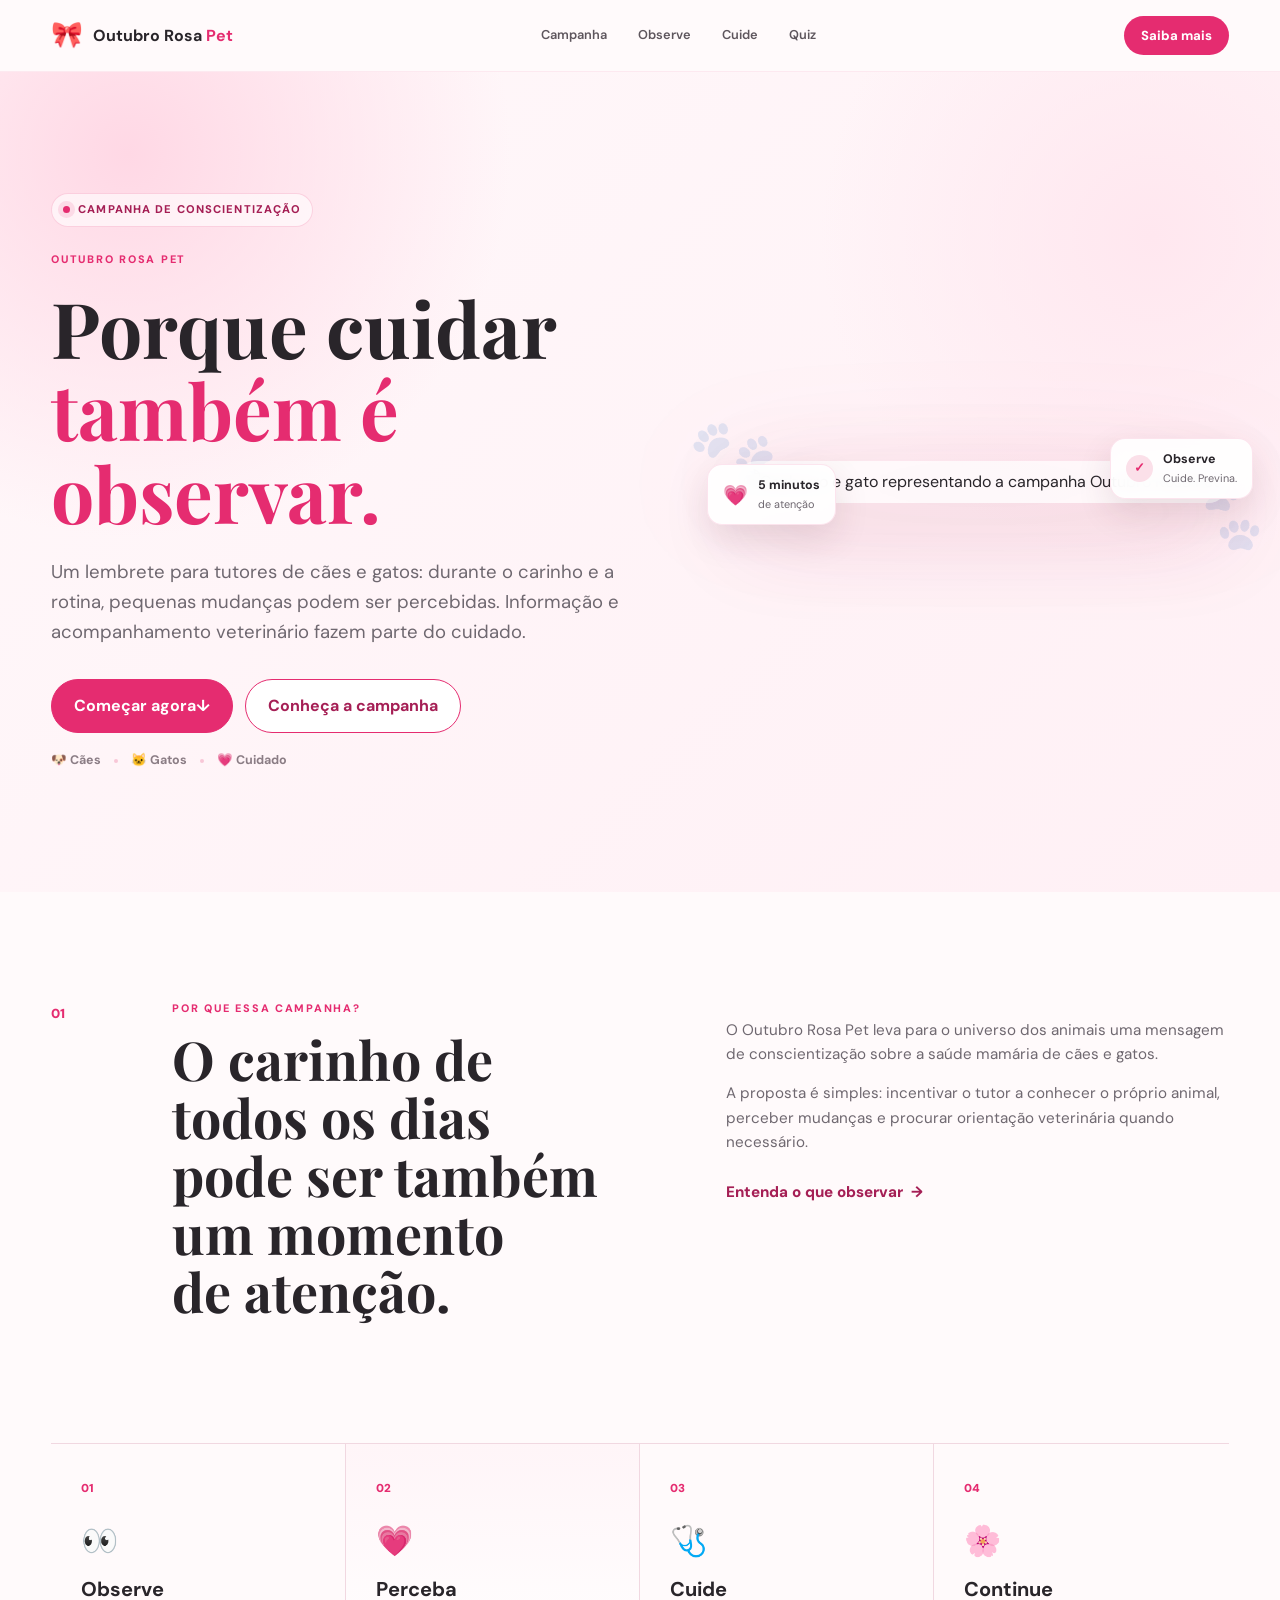
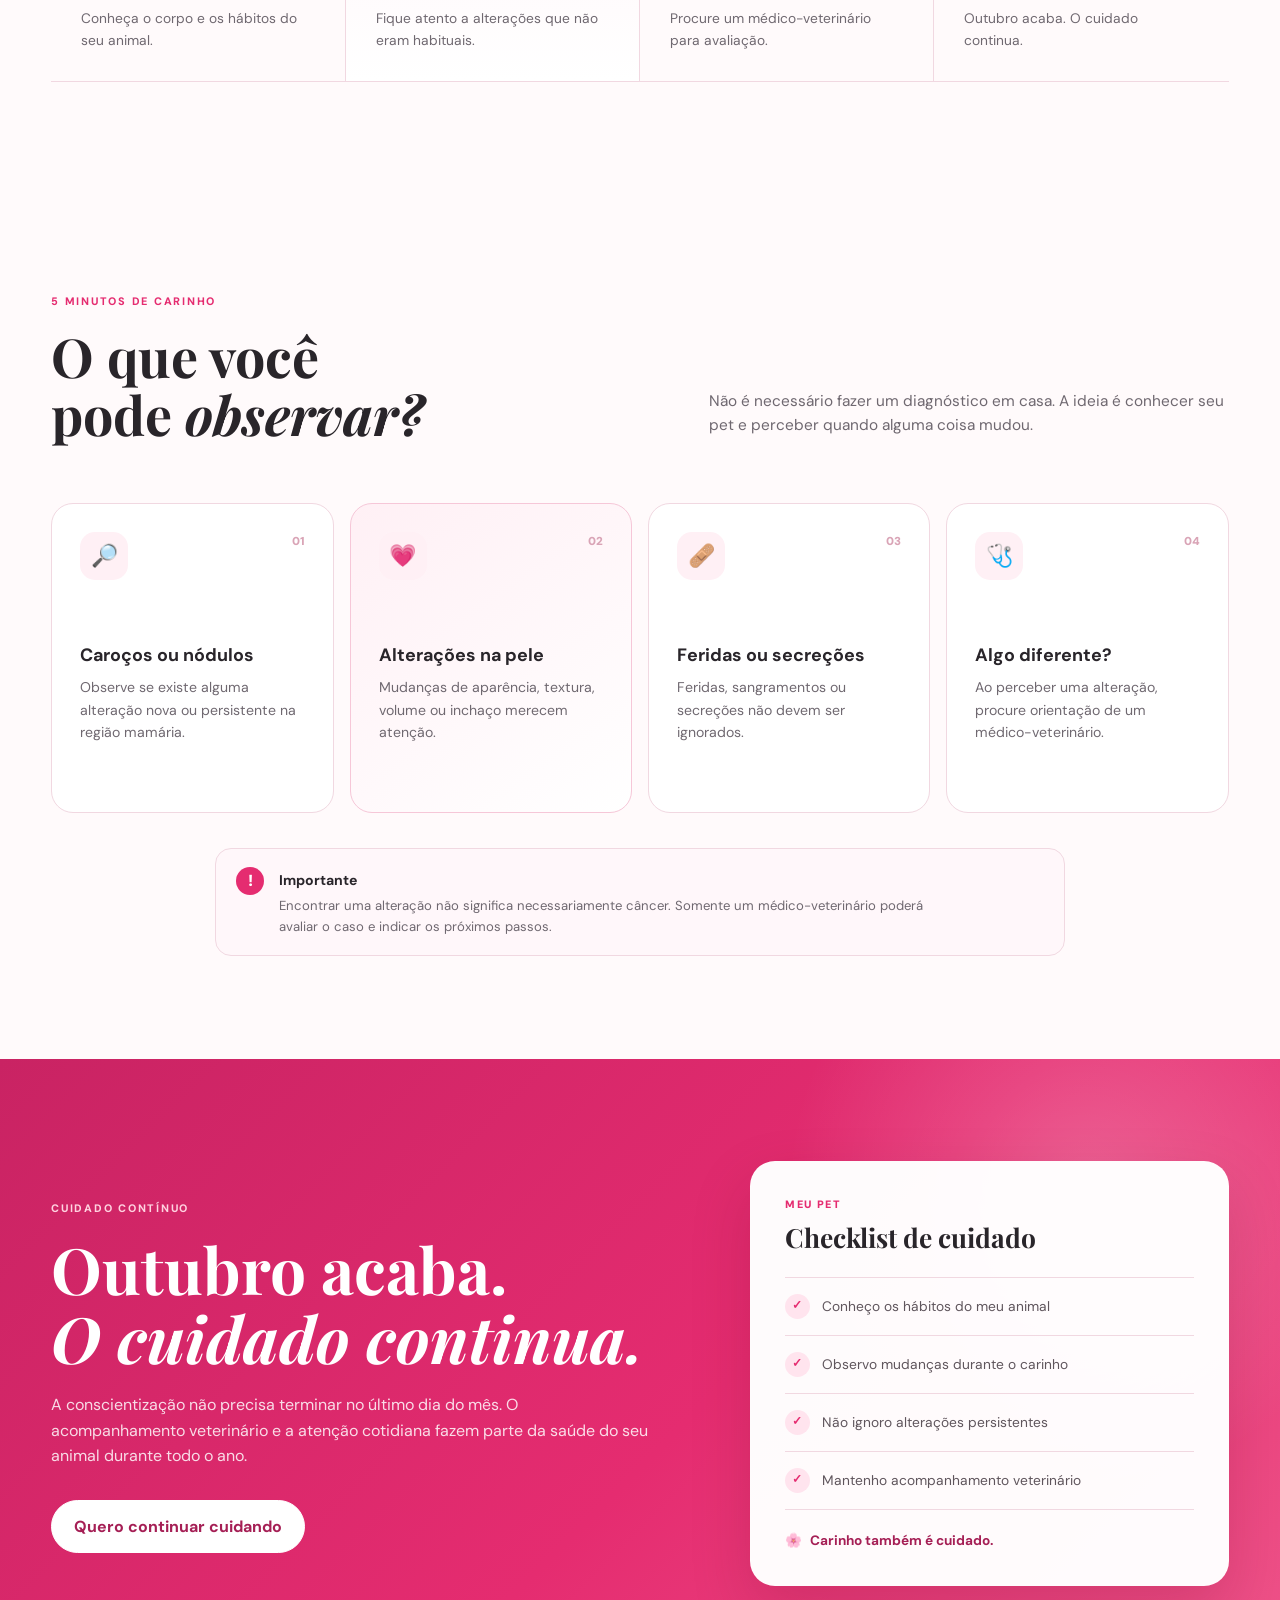
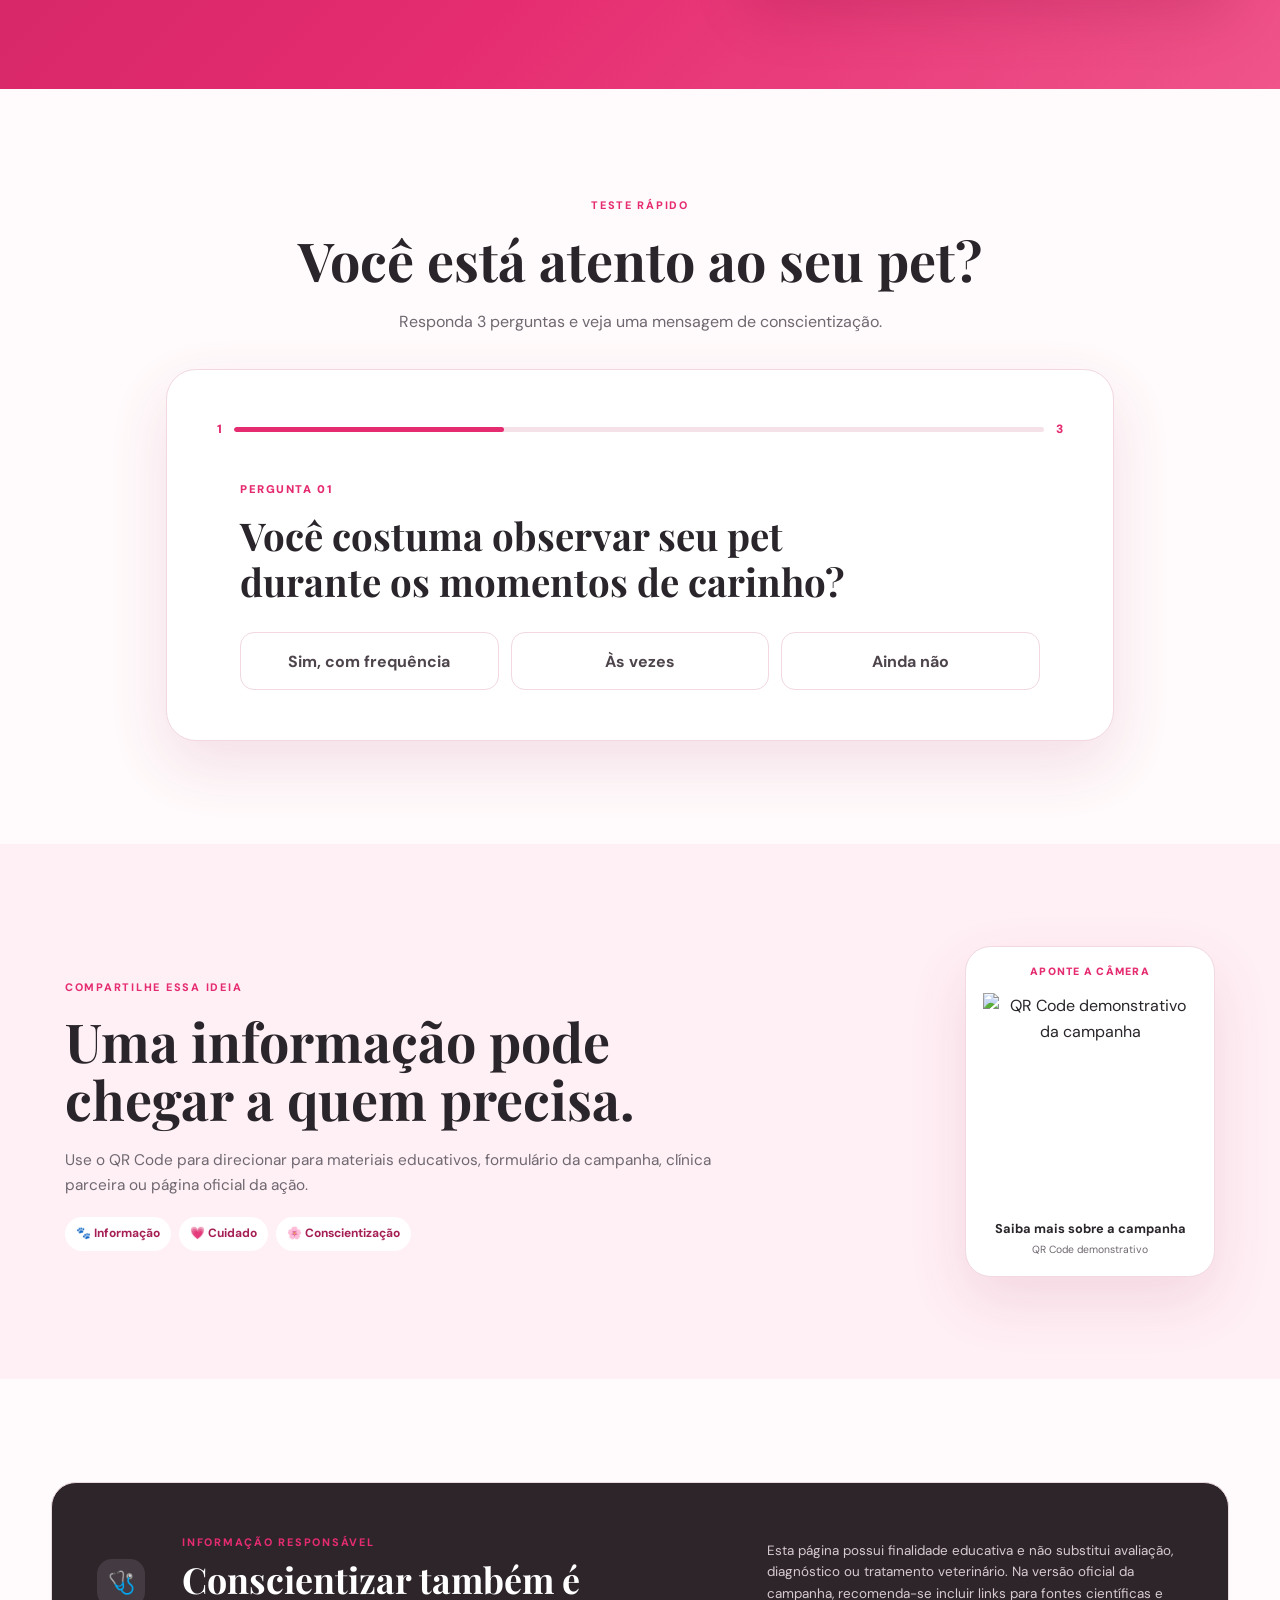
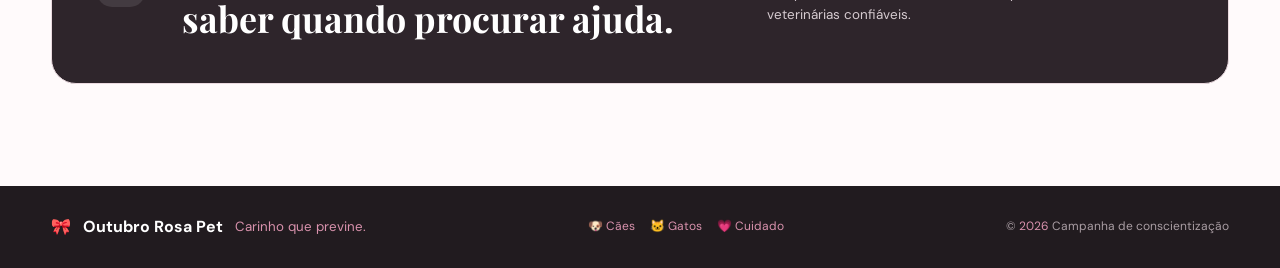
==== index.html @ 9a0569df "Add files via upload" ====
<!DOCTYPE html>
<html lang="pt-BR">
<head>
  <meta charset="UTF-8">
  <meta name="viewport" content="width=device-width, initial-scale=1.0, viewport-fit=cover">
  <meta name="theme-color" content="#e52c70">
  <meta name="description" content="Outubro Rosa Pet, uma campanha de conscientização sobre a saúde mamária de cães e gatos.">
  <meta name="robots" content="index, follow">
  <title>Outubro Rosa Pet | Carinho que previne</title>

  <link rel="preconnect" href="https://fonts.googleapis.com">
  <link rel="preconnect" href="https://fonts.gstatic.com" crossorigin>
  <link href="https://fonts.googleapis.com/css2?family=DM+Sans:wght@400;500;600;700;800&family=Playfair+Display:wght@600;700&display=swap" rel="stylesheet">

  <link rel="stylesheet" href="styles.css">
</head>

<body>

  <a class="skip-link" href="#conteudo">Pular para o conteúdo</a>

  <header class="topbar">
    <a class="brand" href="#inicio" aria-label="Outubro Rosa Pet, início">
      <span class="brand-ribbon" aria-hidden="true">🎀</span>
      <span>Outubro Rosa <strong>Pet</strong></span>
    </a>

    <nav aria-label="Navegação principal">
      <a href="#campanha">Campanha</a>
      <a href="#observe">Observe</a>
      <a href="#prevencao">Cuide</a>
      <a href="#quiz">Quiz</a>
    </nav>

    <a class="header-cta" href="#saiba-mais">Saiba mais</a>
  </header>

  <main id="conteudo">

    <!-- HERO -->
    <section class="hero" id="inicio">
      <div class="hero-copy">

        <div class="campaign-tag">
          <span class="pulse-dot"></span>
          CAMPANHA DE CONSCIENTIZAÇÃO
        </div>

        <span class="eyebrow">OUTUBRO ROSA PET</span>

        <h1>
          Porque cuidar
          <span>também é observar.</span>
        </h1>

        <p class="hero-text">
          Um lembrete para tutores de cães e gatos: durante o carinho e a rotina,
          pequenas mudanças podem ser percebidas. Informação e acompanhamento
          veterinário fazem parte do cuidado.
        </p>

        <div class="hero-actions">
          <a class="button primary" href="#observe">
            <span>Começar agora</span>
            <span aria-hidden="true">↓</span>
          </a>
          <a class="button secondary" href="#campanha">
            Conheça a campanha
          </a>
        </div>

        <div class="hero-trust">
          <span>🐶 Cães</span>
          <i></i>
          <span>🐱 Gatos</span>
          <i></i>
          <span>💗 Cuidado</span>
        </div>
      </div>

      <div class="hero-visual">
        <div class="hero-glow"></div>

        <div class="floating-card card-top">
          <span>💗</span>
          <div>
            <strong>5 minutos</strong>
            <small>de atenção</small>
          </div>
        </div>

        <div class="hero-image-frame">
          <img
            src="assets/poster-outubro-rosa-pet.png"
            alt="Cachorro e gato representando a campanha Outubro Rosa Pet"
          >
        </div>

        <div class="floating-card card-bottom">
          <span>✓</span>
          <div>
            <strong>Observe</strong>
            <small>Cuide. Previna.</small>
          </div>
        </div>

        <div class="decorative-paw paw-one" aria-hidden="true">🐾</div>
        <div class="decorative-paw paw-two" aria-hidden="true">🐾</div>
      </div>
    </section>

    <!-- INTRO -->
    <section class="campaign-intro" id="campanha">
      <div class="intro-number">01</div>

      <div class="intro-title">
        <span class="eyebrow">POR QUE ESSA CAMPANHA?</span>
        <h2>O carinho de todos os dias pode ser também um momento de atenção.</h2>
      </div>

      <div class="intro-text">
        <p>
          O Outubro Rosa Pet leva para o universo dos animais uma mensagem de
          conscientização sobre a saúde mamária de cães e gatos.
        </p>

        <p>
          A proposta é simples: incentivar o tutor a conhecer o próprio animal,
          perceber mudanças e procurar orientação veterinária quando necessário.
        </p>

        <a class="text-link" href="#observe">
          Entenda o que observar <span>→</span>
        </a>
      </div>
    </section>

    <!-- NUMBERS / PILLARS -->
    <section class="pillars" aria-label="Etapas da campanha">
      <div class="pillar">
        <span class="pillar-number">01</span>
        <span class="pillar-icon">👀</span>
        <h3>Observe</h3>
        <p>Conheça o corpo e os hábitos do seu animal.</p>
      </div>

      <div class="pillar active">
        <span class="pillar-number">02</span>
        <span class="pillar-icon">💗</span>
        <h3>Perceba</h3>
        <p>Fique atento a alterações que não eram habituais.</p>
      </div>

      <div class="pillar">
        <span class="pillar-number">03</span>
        <span class="pillar-icon">🩺</span>
        <h3>Cuide</h3>
        <p>Procure um médico-veterinário para avaliação.</p>
      </div>

      <div class="pillar">
        <span class="pillar-number">04</span>
        <span class="pillar-icon">🌸</span>
        <h3>Continue</h3>
        <p>Outubro acaba. O cuidado continua.</p>
      </div>
    </section>

    <!-- OBSERVE -->
    <section class="observe-section" id="observe">
      <div class="section-heading">
        <div>
          <span class="eyebrow">5 MINUTOS DE CARINHO</span>
          <h2>O que você pode <em>observar?</em></h2>
        </div>

        <p>
          Não é necessário fazer um diagnóstico em casa. A ideia é conhecer
          seu pet e perceber quando alguma coisa mudou.
        </p>
      </div>

      <div class="observation-grid">

        <article class="observation-card">
          <div class="observation-icon">🔎</div>
          <span class="observation-index">01</span>
          <h3>Caroços ou nódulos</h3>
          <p>
            Observe se existe alguma alteração nova ou persistente na região mamária.
          </p>
        </article>

        <article class="observation-card featured">
          <div class="observation-icon">💗</div>
          <span class="observation-index">02</span>
          <h3>Alterações na pele</h3>
          <p>
            Mudanças de aparência, textura, volume ou inchaço merecem atenção.
          </p>
        </article>

        <article class="observation-card">
          <div class="observation-icon">🩹</div>
          <span class="observation-index">03</span>
          <h3>Feridas ou secreções</h3>
          <p>
            Feridas, sangramentos ou secreções não devem ser ignorados.
          </p>
        </article>

        <article class="observation-card">
          <div class="observation-icon">🩺</div>
          <span class="observation-index">04</span>
          <h3>Algo diferente?</h3>
          <p>
            Ao perceber uma alteração, procure orientação de um médico-veterinário.
          </p>
        </article>

      </div>

      <div class="important-note">
        <span class="note-icon">!</span>
        <div>
          <strong>Importante</strong>
          <p>
            Encontrar uma alteração não significa necessariamente câncer.
            Somente um médico-veterinário poderá avaliar o caso e indicar os próximos passos.
          </p>
        </div>
      </div>
    </section>

    <!-- PREVENTION -->
    <section class="prevention-section" id="prevencao">
      <div class="prevention-content">

        <div class="prevention-copy">
          <span class="eyebrow">CUIDADO CONTÍNUO</span>
          <h2>Outubro acaba.<br><em>O cuidado continua.</em></h2>

          <p>
            A conscientização não precisa terminar no último dia do mês.
            O acompanhamento veterinário e a atenção cotidiana fazem parte
            da saúde do seu animal durante todo o ano.
          </p>

          <a class="button light" href="#saiba-mais">
            Quero continuar cuidando
          </a>
        </div>

        <div class="checklist-card">
          <div class="checklist-header">
            <span>MEU PET</span>
            <strong>Checklist de cuidado</strong>
          </div>

          <div class="check-item">
            <span>✓</span>
            <p>Conheço os hábitos do meu animal</p>
          </div>

          <div class="check-item">
            <span>✓</span>
            <p>Observo mudanças durante o carinho</p>
          </div>

          <div class="check-item">
            <span>✓</span>
            <p>Não ignoro alterações persistentes</p>
          </div>

          <div class="check-item">
            <span>✓</span>
            <p>Mantenho acompanhamento veterinário</p>
          </div>

          <div class="check-footer">
            <span>🌸</span>
            <strong>Carinho também é cuidado.</strong>
          </div>
        </div>

      </div>
    </section>

    <!-- QUIZ -->
    <section class="quiz-section" id="quiz">
      <div class="quiz-header">
        <span class="eyebrow">TESTE RÁPIDO</span>
        <h2>Você está atento ao seu pet?</h2>
        <p>Responda 3 perguntas e veja uma mensagem de conscientização.</p>
      </div>

      <div class="quiz-box" id="quizBox">

        <div class="quiz-progress">
          <span id="questionNumber">1</span>
          <div class="progress-track">
            <div class="progress-bar" id="progressBar"></div>
          </div>
          <span>3</span>
        </div>

        <div class="quiz-question" id="quizQuestion">
          <span class="question-label">PERGUNTA 01</span>
          <h3>Você costuma observar seu pet durante os momentos de carinho?</h3>

          <div class="quiz-options">
            <button type="button" data-answer="yes">Sim, com frequência</button>
            <button type="button" data-answer="sometimes">Às vezes</button>
            <button type="button" data-answer="no">Ainda não</button>
          </div>
        </div>

        <div class="quiz-result" id="quizResult" hidden>
          <div class="result-icon">🌸</div>
          <span class="eyebrow">MENSAGEM PARA VOCÊ</span>
          <h3>O cuidado começa na atenção.</h3>
          <p>
            Continue observando seu animal e mantenha o acompanhamento com
            um médico-veterinário. Pequenas atitudes fazem parte de uma rotina de cuidado.
          </p>
          <button type="button" class="button primary" id="restartQuiz">
            Refazer o quiz
          </button>
        </div>

      </div>
    </section>

    <!-- QR / CTA -->
    <section class="final-cta" id="saiba-mais">
      <div class="cta-content">
        <div class="cta-copy">
          <span class="eyebrow">COMPARTILHE ESSA IDEIA</span>
          <h2>Uma informação pode chegar a quem precisa.</h2>
          <p>
            Use o QR Code para direcionar para materiais educativos, formulário
            da campanha, clínica parceira ou página oficial da ação.
          </p>

          <div class="cta-tags">
            <span>🐾 Informação</span>
            <span>💗 Cuidado</span>
            <span>🌸 Conscientização</span>
          </div>
        </div>

        <div class="qr-card">
          <div class="qr-label">APONTE A CÂMERA</div>
          <img src="assets/qrcode-demo.svg" alt="QR Code demonstrativo da campanha">
          <strong>Saiba mais sobre a campanha</strong>
          <small>QR Code demonstrativo</small>
        </div>
      </div>
    </section>

    <!-- SOURCES -->
    <section class="responsibility">
      <div class="responsibility-icon">🩺</div>

      <div>
        <span class="eyebrow">INFORMAÇÃO RESPONSÁVEL</span>
        <h2>Conscientizar também é saber quando procurar ajuda.</h2>
      </div>

      <p>
        Esta página possui finalidade educativa e não substitui avaliação,
        diagnóstico ou tratamento veterinário. Na versão oficial da campanha,
        recomenda-se incluir links para fontes científicas e veterinárias confiáveis.
      </p>
    </section>

  </main>

  <footer>
    <div class="footer-brand">
      <span>🎀</span>
      <strong>Outubro Rosa Pet</strong>
      <small>Carinho que previne.</small>
    </div>

    <div class="footer-center">
      <span>🐶 Cães</span>
      <span>🐱 Gatos</span>
      <span>💗 Cuidado</span>
    </div>

    <p>© <span id="year"></span> Campanha de conscientização</p>
  </footer>

  <script>
    // Ano automático
    document.getElementById("year").textContent = new Date().getFullYear();

    // Quiz
    const questions = [
      {
        title: "Você costuma observar seu pet durante os momentos de carinho?",
        label: "PERGUNTA 01"
      },
      {
        title: "Se você perceber uma alteração persistente, o que faria?",
        label: "PERGUNTA 02"
      },
      {
        title: "O acompanhamento veterinário faz parte da rotina do seu pet?",
        label: "PERGUNTA 03"
      }
    ];

    let currentQuestion = 0;

    const questionNumber = document.getElementById("questionNumber");
    const progressBar = document.getElementById("progressBar");
    const quizQuestion = document.getElementById("quizQuestion");
    const quizResult = document.getElementById("quizResult");
    const restartQuiz = document.getElementById("restartQuiz");

    function renderQuestion() {
      const question = questions[currentQuestion];

      questionNumber.textContent = currentQuestion + 1;
      progressBar.style.width = ((currentQuestion + 1) / questions.length * 100) + "%";

      quizQuestion.innerHTML = `
        <span class="question-label">${question.label}</span>
        <h3>${question.title}</h3>
        <div class="quiz-options">
          <button type="button">Sim</button>
          <button type="button">Às vezes</button>
          <button type="button">Ainda não</button>
        </div>
      `;

      quizQuestion.querySelectorAll("button").forEach(button => {
        button.addEventListener("click", nextQuestion);
      });
    }

    function nextQuestion() {
      currentQuestion++;

      if (currentQuestion >= questions.length) {
        quizQuestion.hidden = true;
        quizResult.hidden = false;
        progressBar.style.width = "100%";
        questionNumber.textContent = "✓";
        return;
      }

      renderQuestion();
    }

    restartQuiz.addEventListener("click", () => {
      currentQuestion = 0;
      quizQuestion.hidden = false;
      quizResult.hidden = true;
      renderQuestion();
    });

    // Intersection observer para entradas suaves
    const observer = new IntersectionObserver((entries) => {
      entries.forEach(entry => {
        if (entry.isIntersecting) {
          entry.target.classList.add("is-visible");
        }
      });
    }, { threshold: 0.1 });

    document.querySelectorAll(
      ".pillar, .observation-card, .important-note, .checklist-card, .quiz-box, .responsibility"
    ).forEach(element => observer.observe(element));
  </script>

</body>
</html>
---- styles.css ----
/* =========================================================
   OUTUBRO ROSA PET
   Responsive design: mobile, tablet, desktop, ultrawide and TV
   ========================================================= */

*,
*::before,
*::after {
  box-sizing: border-box;
}

:root {
  --pink: #e52c70;
  --pink-dark: #a51f55;
  --pink-soft: #fff0f5;
  --rose: #f8c7d7;
  --ink: #29252a;
  --muted: #6f6870;
  --white: #fff;
  --line: #f1d8e1;
  --shadow: 0 24px 60px rgba(165, 31, 85, .12);

  /* Fluid spacing and sizing */
  --page-pad: clamp(18px, 4vw, 96px);
  --section-pad: clamp(64px, 8vw, 140px);
  --content-max: 1440px;
  --reading-max: 760px;
}

html {
  scroll-behavior: smooth;
  scroll-padding-top: 80px;
  font-size: 16px;
}

body {
  margin: 0;
  min-width: 280px;
  color: var(--ink);
  background: #fffafb;
  font-family: "DM Sans", Arial, sans-serif;
  line-height: 1.6;
  overflow-x: hidden;
  text-rendering: optimizeLegibility;
}

img,
svg,
video {
  display: block;
  max-width: 100%;
  height: auto;
}

button,
a {
  -webkit-tap-highlight-color: transparent;
}

a {
  color: inherit;
  text-decoration: none;
}

p {
  max-width: 75ch;
}

h1,
h2,
h3 {
  text-wrap: balance;
}

h1,
h2 {
  font-family: "Playfair Display", Georgia, serif;
  line-height: 1.08;
}

h1 {
  font-size: clamp(2.8rem, 6vw, 6.8rem);
  margin: 15px 0 24px;
}

h2 {
  font-size: clamp(2.15rem, 4.2vw, 4.4rem);
  margin: 14px 0 20px;
}

h3 {
  line-height: 1.2;
}

.eyebrow {
  display: inline-block;
  color: var(--pink);
  font-size: clamp(.68rem, .75vw, .82rem);
  letter-spacing: .16em;
  font-weight: 800;
}

/* Header */

.topbar {
  position: sticky;
  top: 0;
  z-index: 100;
  display: flex;
  align-items: center;
  justify-content: space-between;
  gap: 24px;
  min-height: 72px;
  padding: 12px var(--page-pad);
  background: rgba(255, 250, 251, .92);
  backdrop-filter: blur(14px);
  -webkit-backdrop-filter: blur(14px);
  border-bottom: 1px solid rgba(229, 44, 112, .08);
}

.brand {
  display: inline-flex;
  align-items: center;
  gap: 10px;
  flex: 0 0 auto;
  font-weight: 700;
  white-space: nowrap;
}

.brand-ribbon {
  font-size: clamp(22px, 2vw, 30px);
}

.brand strong {
  color: var(--pink);
}

nav {
  display: flex;
  align-items: center;
  justify-content: flex-end;
  gap: clamp(14px, 2.4vw, 34px);
  font-size: clamp(.78rem, 1vw, 1rem);
  font-weight: 600;
  color: #5e565d;
}

nav a {
  padding: 8px 0;
}

nav a:hover,
nav a:focus-visible {
  color: var(--pink);
}

/* Hero */

.hero {
  width: 100%;
  min-height: min(820px, calc(100svh - 72px));
  display: grid;
  grid-template-columns: minmax(0, 1.05fr) minmax(320px, .85fr);
  gap: clamp(32px, 6vw, 110px);
  align-items: center;
  padding: clamp(55px, 7vw, 110px) var(--page-pad);
  overflow: hidden;
  background:
    radial-gradient(circle at 10% 10%, #ffd8e5 0, transparent 28%),
    radial-gradient(circle at 90% 20%, #ffe7ef 0, transparent 25%),
    linear-gradient(135deg, #fff8fa, #fff0f5);
}

.hero-copy {
  width: min(100%, 760px);
  justify-self: center;
}

.hero-text {
  max-width: 680px;
  font-size: clamp(1rem, 1.45vw, 1.35rem);
  color: var(--muted);
}

.hero-actions {
  display: flex;
  gap: 12px;
  flex-wrap: wrap;
  margin: 32px 0 18px;
}

.button {
  min-height: 48px;
  display: inline-flex;
  align-items: center;
  justify-content: center;
  padding: 13px 22px;
  border-radius: 999px;
  font-weight: 700;
  border: 1px solid var(--pink);
  transition: transform .2s ease, box-shadow .2s ease;
}

.button.primary {
  background: var(--pink);
  color: white;
}

.button.primary:hover,
.button.primary:focus-visible {
  transform: translateY(-2px);
  box-shadow: 0 10px 24px rgba(229, 44, 112, .25);
}

.button.secondary {
  color: var(--pink-dark);
  background: white;
}

.microcopy {
  font-size: clamp(.75rem, .9vw, .9rem);
  color: #8a7d84;
}

.hero-art {
  position: relative;
  width: min(100%, 600px);
  justify-self: center;
}

.hero-art img {
  width: 100%;
  max-height: min(72vh, 760px);
  object-fit: cover;
  object-position: center;
  border-radius: clamp(18px, 2.5vw, 34px);
  box-shadow: var(--shadow);
}

.ribbon {
  position: absolute;
  z-index: 2;
  left: clamp(-22px, -2vw, -8px);
  top: clamp(-35px, -3vw, -12px);
  font-size: clamp(54px, 7vw, 92px);
  filter: drop-shadow(0 8px 14px rgba(229, 44, 112, .18));
  pointer-events: none;
}

/* Three pillars */

.stats {
  width: min(calc(100% - 2 * var(--page-pad)), 1200px);
  margin: clamp(-35px, -3vw, -18px) auto 0;
  position: relative;
  z-index: 3;
  display: grid;
  grid-template-columns: repeat(3, 1fr);
  background: white;
  border-radius: clamp(18px, 2vw, 28px);
  box-shadow: var(--shadow);
  padding: clamp(18px, 2.5vw, 35px);
}

.stats > div {
  padding: 12px clamp(16px, 2.5vw, 32px);
  border-right: 1px solid var(--line);
}

.stats > div:last-child {
  border-right: 0;
}

.stats strong {
  color: var(--pink);
  font-size: .82rem;
}

.stats span {
  display: block;
  font-weight: 800;
  font-size: clamp(1.1rem, 1.7vw, 1.45rem);
  margin: 3px 0;
}

.stats p {
  margin: 0;
  color: var(--muted);
  font-size: clamp(.78rem, 1vw, .94rem);
}

/* Generic sections */

.section {
  width: min(100%, var(--content-max));
  margin: 0 auto;
  padding: var(--section-pad) var(--page-pad);
}

.intro {
  display: grid;
  grid-template-columns: minmax(0, 1fr) minmax(0, 1fr);
  gap: clamp(40px, 7vw, 110px);
}

.text-column {
  padding-top: 15px;
  color: var(--muted);
  font-size: clamp(.98rem, 1.25vw, 1.15rem);
}

.observe {
  padding-top: clamp(30px, 5vw, 80px);
}

.section-heading {
  text-align: center;
  max-width: 780px;
  margin: 0 auto clamp(32px, 5vw, 60px);
}

.section-heading p {
  margin-left: auto;
  margin-right: auto;
  color: var(--muted);
  font-size: clamp(.95rem, 1.2vw, 1.1rem);
}

/* Cards */

.cards {
  display: grid;
  grid-template-columns: repeat(4, minmax(0, 1fr));
  gap: clamp(14px, 1.6vw, 24px);
}

.card {
  min-width: 0;
  background: white;
  padding: clamp(22px, 2.2vw, 34px);
  border: 1px solid var(--line);
  border-radius: clamp(17px, 2vw, 25px);
  transition: transform .2s ease, box-shadow .2s ease;
}

.card:hover {
  transform: translateY(-5px);
  box-shadow: var(--shadow);
}

.card-number {
  color: var(--pink);
  font-weight: 800;
  font-size: .82rem;
}

.card h3 {
  font-size: clamp(1.05rem, 1.5vw, 1.35rem);
  margin: 28px 0 10px;
}

.card p {
  color: var(--muted);
  font-size: clamp(.84rem, 1vw, .96rem);
  margin: 0;
}

/* Prevention */

.prevention {
  width: 100%;
  max-width: none;
  background: var(--pink-soft);
}

.prevention-box {
  width: min(100%, var(--content-max));
  margin: auto;
  padding: 0 var(--page-pad);
  display: grid;
  grid-template-columns: minmax(0, 1.1fr) minmax(280px, .9fr);
  gap: clamp(35px, 7vw, 90px);
  align-items: center;
}

.prevention-box p {
  color: var(--muted);
  max-width: 650px;
  font-size: clamp(.98rem, 1.25vw, 1.15rem);
}

.checklist {
  background: white;
  border-radius: clamp(18px, 2vw, 28px);
  padding: clamp(18px, 2.5vw, 30px);
  box-shadow: 0 16px 45px rgba(165, 31, 85, .08);
}

.checklist div {
  padding: clamp(12px, 1.3vw, 17px) 0;
  border-bottom: 1px solid var(--line);
  font-weight: 600;
  font-size: clamp(.9rem, 1.1vw, 1rem);
}

.checklist div:last-child {
  border-bottom: 0;
}

/* QR section */

.qr-section {
  width: min(100%, 1150px);
  margin: 0 auto;
  padding: var(--section-pad) var(--page-pad);
  display: grid;
  grid-template-columns: minmax(0, 1fr) minmax(220px, 300px);
  gap: clamp(35px, 7vw, 90px);
  align-items: center;
}

.qr-copy p {
  color: var(--muted);
  max-width: 650px;
  font-size: clamp(.95rem, 1.2vw, 1.08rem);
}

.qr-card {
  width: min(100%, 300px);
  justify-self: center;
  background: white;
  border: 1px solid var(--line);
  border-radius: clamp(18px, 2vw, 28px);
  padding: clamp(14px, 1.5vw, 20px);
  text-align: center;
  box-shadow: var(--shadow);
}

.qr-card img {
  width: 100%;
  aspect-ratio: 1;
  object-fit: contain;
  margin-bottom: 12px;
}

.qr-card span {
  color: var(--muted);
  font-size: .75rem;
  font-weight: 700;
}

/* Sources */

.sources {
  width: min(calc(100% - 2 * var(--page-pad)), 1200px);
  margin: 0 auto var(--section-pad);
  padding: clamp(28px, 4vw, 52px);
  border-radius: clamp(22px, 3vw, 34px);
  background: #2e252b;
  color: white;
  display: grid;
  grid-template-columns: minmax(0, 1fr) minmax(0, 1fr);
  gap: clamp(35px, 6vw, 80px);
}

.sources .eyebrow {
  color: #ff9ec0;
}

.sources h2 {
  margin-bottom: 0;
}

.source-list {
  color: #d8cdd2;
}

.source-list strong {
  color: white;
}

/* Footer */

footer {
  padding: 28px var(--page-pad);
  background: #211b1f;
  color: #ddd;
  display: flex;
  justify-content: space-between;
  gap: 20px;
  align-items: center;
}

footer div {
  display: flex;
  gap: 12px;
  align-items: center;
  flex-wrap: wrap;
}

footer strong {
  color: white;
}

footer span {
  color: #d992ad;
}

footer p {
  margin: 0;
  font-size: .75rem;
  color: #a99da3;
}

/* =========================================================
   Breakpoints
   ========================================================= */

/* Large desktop / 4K TV */
@media (min-width: 1800px) {
  :root {
    --content-max: 1600px;
  }

  .topbar {
    min-height: 92px;
  }

  .hero {
    min-height: 900px;
  }

  .hero-text {
    max-width: 800px;
  }

  .card p,
  .stats p,
  .source-list {
    max-width: 70ch;
  }
}

/* 2-column cards for medium screens */
@media (max-width: 1050px) {
  .hero {
    grid-template-columns: minmax(0, 1fr) minmax(280px, .8fr);
  }

  .cards {
    grid-template-columns: repeat(2, minmax(0, 1fr));
  }
}

/* Tablet and smaller laptops */
@media (max-width: 850px) {
  .topbar {
    padding: 12px var(--page-pad);
  }

  nav {
    display: none;
  }

  .hero {
    min-height: auto;
    grid-template-columns: 1fr;
    padding-top: 58px;
    padding-bottom: 78px;
  }

  .hero-art {
    max-width: 620px;
  }

  .stats {
    grid-template-columns: 1fr;
    margin-top: -22px;
  }

  .stats > div {
    border-right: 0;
    border-bottom: 1px solid var(--line);
  }

  .stats > div:last-child {
    border-bottom: 0;
  }

  .intro,
  .prevention-box,
  .qr-section,
  .sources {
    grid-template-columns: 1fr;
  }

  .qr-card {
    justify-self: start;
  }
}

/* Phones */
@media (max-width: 560px) {
  :root {
    --page-pad: 18px;
  }

  .topbar {
    min-height: 62px;
  }

  .brand {
    font-size: .92rem;
  }

  .hero {
    padding-top: 42px;
  }

  .hero-actions {
    flex-direction: column;
    align-items: stretch;
  }

  .button {
    width: 100%;
  }

  .hero-art {
    width: 100%;
  }

  .hero-art img {
    border-radius: 20px;
  }

  .ribbon {
    left: -5px;
    top: -28px;
    font-size: 58px;
  }

  .cards {
    grid-template-columns: 1fr;
  }

  .section {
    padding-left: var(--page-pad);
    padding-right: var(--page-pad);
  }

  .qr-section {
    padding-left: var(--page-pad);
    padding-right: var(--page-pad);
  }

  .qr-card {
    width: min(75vw, 260px);
    justify-self: center;
  }

  .sources {
    width: calc(100% - 2 * var(--page-pad));
    margin-left: auto;
    margin-right: auto;
  }

  footer {
    align-items: flex-start;
    flex-direction: column;
  }
}

/* Very small phones */
@media (max-width: 360px) {
  h1 {
    font-size: 2.45rem;
  }

  h2 {
    font-size: 2rem;
  }

  .brand {
    font-size: .82rem;
  }

  .brand-ribbon {
    font-size: 20px;
  }

  .hero-text {
    font-size: .95rem;
  }
}

/* Landscape phones / short displays */
@media (orientation: landscape) and (max-height: 600px) {
  .hero {
    min-height: auto;
    padding-top: 35px;
    padding-bottom: 50px;
  }

  .hero-art img {
    max-height: 70vh;
    object-fit: contain;
  }

  .section {
    padding-top: 60px;
    padding-bottom: 60px;
  }
}

/* Touch devices: remove hover-only movement */
@media (hover: none) {
  .button.primary:hover,
  .card:hover {
    transform: none;
    box-shadow: none;
  }
}

/* Accessibility and motion preferences */
@media (prefers-reduced-motion: reduce) {
  html {
    scroll-behavior: auto;
  }

  *,
  *::before,
  *::after {
    animation-duration: .01ms !important;
    animation-iteration-count: 1 !important;
    transition-duration: .01ms !important;
    scroll-behavior: auto !important;
  }
}

/* Print */
@media print {
  .topbar,
  .hero-actions,
  footer {
    display: none;
  }

  body {
    background: white;
  }

  .hero,
  .section,
  .qr-section {
    padding: 25px;
  }
}


/* =========================================================
   Landing page premium additions
   ========================================================= */

.skip-link {
  position: fixed;
  left: 12px;
  top: -100px;
  z-index: 999;
  padding: 10px 15px;
  border-radius: 10px;
  background: #2e252b;
  color: #fff;
}

.skip-link:focus {
  top: 12px;
}

.header-cta {
  flex: 0 0 auto;
  padding: 9px 17px;
  border-radius: 999px;
  background: var(--pink);
  color: #fff;
  font-size: .82rem;
  font-weight: 800;
}

.campaign-tag {
  width: fit-content;
  display: flex;
  align-items: center;
  gap: 8px;
  margin-bottom: 18px;
  padding: 7px 11px;
  border: 1px solid rgba(229,44,112,.18);
  border-radius: 999px;
  background: rgba(255,255,255,.6);
  color: var(--pink-dark);
  font-size: .7rem;
  font-weight: 800;
  letter-spacing: .1em;
}

.pulse-dot {
  width: 7px;
  height: 7px;
  border-radius: 50%;
  background: var(--pink);
  box-shadow: 0 0 0 5px rgba(229,44,112,.12);
}

.hero h1 span {
  display: block;
  color: var(--pink);
}

.hero-visual {
  position: relative;
  width: min(100%, 620px);
  justify-self: center;
}

.hero-glow {
  position: absolute;
  inset: 8% -10% 0;
  border-radius: 50%;
  background: rgba(229,44,112,.10);
  filter: blur(55px);
}

.hero-image-frame {
  position: relative;
  z-index: 1;
  padding: 8px;
  border-radius: clamp(24px, 3vw, 38px);
  background: rgba(255,255,255,.65);
  box-shadow: 0 30px 90px rgba(165,31,85,.18);
}

.hero-image-frame img {
  border-radius: clamp(18px, 2.5vw, 30px);
}

.floating-card {
  position: absolute;
  z-index: 3;
  display: flex;
  align-items: center;
  gap: 10px;
  padding: 11px 15px;
  border: 1px solid rgba(229,44,112,.12);
  border-radius: 15px;
  background: rgba(255,255,255,.92);
  box-shadow: 0 14px 35px rgba(80,30,50,.12);
  backdrop-filter: blur(10px);
}

.floating-card > span {
  font-size: 20px;
}

.floating-card strong,
.floating-card small {
  display: block;
}

.floating-card strong {
  font-size: .78rem;
}

.floating-card small {
  color: var(--muted);
  font-size: .68rem;
}

.card-top {
  top: 7%;
  left: -6%;
}

.card-bottom {
  right: -5%;
  bottom: 8%;
}

.card-bottom > span {
  width: 27px;
  height: 27px;
  display: grid;
  place-items: center;
  border-radius: 50%;
  background: #fbe0e9;
  color: var(--pink);
  font-size: 13px;
  font-weight: 900;
}

.decorative-paw {
  position: absolute;
  z-index: 0;
  color: rgba(229,44,112,.12);
  font-size: clamp(35px, 5vw, 70px);
}

.paw-one {
  left: -9%;
  bottom: 10%;
  transform: rotate(-25deg);
}

.paw-two {
  right: -8%;
  top: 4%;
  transform: rotate(18deg);
}

.hero-trust {
  display: flex;
  align-items: center;
  gap: 13px;
  color: #8b7d85;
  font-size: .78rem;
  font-weight: 700;
}

.hero-trust i {
  width: 4px;
  height: 4px;
  border-radius: 50%;
  background: var(--rose);
}

.campaign-intro {
  width: min(100%, var(--content-max));
  margin: 0 auto;
  padding: var(--section-pad) var(--page-pad);
  display: grid;
  grid-template-columns: 70px minmax(0, 1fr) minmax(0, 1fr);
  gap: clamp(25px, 4vw, 65px);
  align-items: start;
}

.intro-number {
  color: var(--pink);
  font-size: .82rem;
  font-weight: 900;
  padding-top: 9px;
}

.intro-title h2 {
  margin-top: 10px;
}

.intro-text {
  padding-top: 8px;
  color: var(--muted);
  font-size: clamp(.95rem, 1.15vw, 1.08rem);
}

.text-link {
  display: inline-flex;
  align-items: center;
  gap: 8px;
  margin-top: 10px;
  color: var(--pink-dark);
  font-weight: 800;
}

.text-link span {
  transition: transform .2s ease;
}

.text-link:hover span {
  transform: translateX(4px);
}

.pillars {
  width: min(100% - 2 * var(--page-pad), 1400px);
  margin: 0 auto var(--section-pad);
  display: grid;
  grid-template-columns: repeat(4, minmax(0,1fr));
  border-top: 1px solid var(--line);
  border-bottom: 1px solid var(--line);
}

.pillar {
  position: relative;
  min-height: 230px;
  padding: 30px;
  border-right: 1px solid var(--line);
  opacity: 0;
  transform: translateY(15px);
  transition: opacity .6s ease, transform .6s ease;
}

.pillar:last-child {
  border-right: 0;
}

.pillar.is-visible,
.observation-card.is-visible,
.important-note.is-visible,
.checklist-card.is-visible,
.quiz-box.is-visible,
.responsibility.is-visible {
  opacity: 1;
  transform: translateY(0);
}

.pillar.active {
  background: linear-gradient(180deg, #fff5f8, #fff);
}

.pillar-number {
  color: var(--pink);
  font-size: .72rem;
  font-weight: 900;
}

.pillar-icon {
  display: block;
  margin: 18px 0 12px;
  font-size: 30px;
}

.pillar h3 {
  margin: 0 0 6px;
  font-size: 1.25rem;
}

.pillar p {
  margin: 0;
  color: var(--muted);
  font-size: .86rem;
}

.observe-section {
  width: min(100%, 1440px);
  margin: 0 auto;
  padding: var(--section-pad) var(--page-pad);
}

.section-heading {
  display: grid;
  grid-template-columns: 1fr 1fr;
  gap: 50px;
  text-align: left;
  max-width: none;
  align-items: end;
}

.section-heading h2 {
  margin-bottom: 0;
}

.section-heading p {
  margin: 0 0 5px;
  max-width: 520px;
  justify-self: end;
}

.observation-grid {
  display: grid;
  grid-template-columns: repeat(4, minmax(0,1fr));
  gap: 16px;
}

.observation-card {
  position: relative;
  min-height: 310px;
  padding: 28px;
  border: 1px solid var(--line);
  border-radius: 22px;
  background: #fff;
  overflow: hidden;
  opacity: 0;
  transform: translateY(15px);
  transition: opacity .6s ease, transform .6s ease, box-shadow .2s ease;
}

.observation-card:hover {
  box-shadow: var(--shadow);
}

.observation-card.featured {
  background: linear-gradient(145deg, #fff0f5, #fff);
  border-color: #f6c7d8;
}

.observation-icon {
  width: 48px;
  height: 48px;
  display: grid;
  place-items: center;
  border-radius: 15px;
  background: #fff0f5;
  font-size: 22px;
}

.observation-index {
  position: absolute;
  top: 29px;
  right: 28px;
  color: #d9a4b6;
  font-size: .72rem;
  font-weight: 900;
}

.observation-card h3 {
  margin: 65px 0 10px;
  font-size: clamp(1.05rem, 1.4vw, 1.3rem);
}

.observation-card p {
  margin: 0;
  color: var(--muted);
  font-size: .88rem;
}

.important-note {
  display: flex;
  gap: 15px;
  align-items: flex-start;
  max-width: 850px;
  margin: 35px auto 0;
  padding: 18px 20px;
  border: 1px solid #f1d8e1;
  border-radius: 16px;
  background: #fff7fa;
  opacity: 0;
  transform: translateY(15px);
  transition: opacity .6s ease, transform .6s ease;
}

.note-icon {
  flex: 0 0 auto;
  width: 28px;
  height: 28px;
  display: grid;
  place-items: center;
  border-radius: 50%;
  background: var(--pink);
  color: white;
  font-weight: 900;
}

.important-note strong {
  font-size: .88rem;
}

.important-note p {
  margin: 3px 0 0;
  color: var(--muted);
  font-size: .82rem;
}

.prevention-section {
  width: 100%;
  padding: var(--section-pad) var(--page-pad);
  background:
    radial-gradient(circle at 85% 20%, rgba(255,255,255,.22), transparent 25%),
    linear-gradient(135deg, #c92363, #e52c70 55%, #ef548a);
  color: #fff;
}

.prevention-content {
  width: min(100%, 1250px);
  margin: auto;
  display: grid;
  grid-template-columns: minmax(0, 1fr) minmax(300px, .8fr);
  gap: clamp(40px, 8vw, 100px);
  align-items: center;
}

.prevention-copy .eyebrow {
  color: #ffd2e0;
}

.prevention-copy h2 {
  font-size: clamp(2.7rem, 5vw, 5.4rem);
}

.prevention-copy h2 em {
  color: #fff;
}

.prevention-copy p {
  max-width: 650px;
  color: rgba(255,255,255,.84);
  font-size: clamp(.98rem, 1.25vw, 1.12rem);
}

.button.light {
  margin-top: 15px;
  background: #fff;
  border-color: #fff;
  color: var(--pink-dark);
}

.checklist-card {
  padding: clamp(22px, 3vw, 35px);
  border-radius: 25px;
  background: rgba(255,255,255,.98);
  color: var(--ink);
  box-shadow: 0 25px 60px rgba(100,0,35,.18);
  opacity: 0;
  transform: translateY(15px);
  transition: opacity .6s ease, transform .6s ease;
}

.checklist-header {
  padding-bottom: 18px;
  border-bottom: 1px solid var(--line);
}

.checklist-header span {
  display: block;
  color: var(--pink);
  font-size: .67rem;
  letter-spacing: .16em;
  font-weight: 900;
}

.checklist-header strong {
  display: block;
  margin-top: 3px;
  font-family: "Playfair Display", Georgia, serif;
  font-size: 1.65rem;
}

.check-item {
  display: flex;
  align-items: center;
  gap: 12px;
  padding: 16px 0;
  border-bottom: 1px solid var(--line);
}

.check-item span {
  width: 25px;
  height: 25px;
  display: grid;
  place-items: center;
  border-radius: 50%;
  background: #ffe4ee;
  color: var(--pink);
  font-size: .75rem;
  font-weight: 900;
}

.check-item p {
  margin: 0;
  color: #5f555c;
  font-size: .86rem;
}

.check-footer {
  display: flex;
  align-items: center;
  gap: 8px;
  margin-top: 20px;
  color: var(--pink-dark);
  font-size: .85rem;
}

.quiz-section {
  width: min(100%, 1050px);
  margin: 0 auto;
  padding: var(--section-pad) var(--page-pad);
}

.quiz-header {
  text-align: center;
  max-width: 700px;
  margin: 0 auto 35px;
}

.quiz-header p {
  margin-left: auto;
  margin-right: auto;
  color: var(--muted);
}

.quiz-box {
  padding: clamp(22px, 4vw, 50px);
  border-radius: 30px;
  background: #fff;
  border: 1px solid var(--line);
  box-shadow: var(--shadow);
  opacity: 0;
  transform: translateY(15px);
  transition: opacity .6s ease, transform .6s ease;
}

.quiz-progress {
  display: flex;
  align-items: center;
  gap: 12px;
  margin-bottom: 35px;
  color: var(--pink);
  font-size: .75rem;
  font-weight: 900;
}

.progress-track {
  flex: 1;
  height: 5px;
  border-radius: 99px;
  background: #f5e2e9;
  overflow: hidden;
}

.progress-bar {
  width: 33.333%;
  height: 100%;
  border-radius: inherit;
  background: var(--pink);
  transition: width .3s ease;
}

.quiz-question {
  max-width: 800px;
  margin: auto;
}

.question-label {
  color: var(--pink);
  font-size: .7rem;
  font-weight: 900;
  letter-spacing: .14em;
}

.quiz-question h3 {
  max-width: 720px;
  margin: 12px 0 28px;
  font-family: "Playfair Display", Georgia, serif;
  font-size: clamp(1.65rem, 3vw, 2.8rem);
}

.quiz-options {
  display: grid;
  grid-template-columns: repeat(3, 1fr);
  gap: 12px;
}

.quiz-options button {
  min-height: 58px;
  padding: 12px 15px;
  border: 1px solid var(--line);
  border-radius: 14px;
  background: #fff;
  color: #4d454b;
  font: inherit;
  font-weight: 700;
  cursor: pointer;
  transition: .2s ease;
}

.quiz-options button:hover,
.quiz-options button:focus-visible {
  border-color: var(--pink);
  background: #fff3f7;
  color: var(--pink-dark);
}

.quiz-result {
  text-align: center;
  max-width: 650px;
  margin: auto;
}

.result-icon {
  font-size: 48px;
  margin-bottom: 8px;
}

.quiz-result h3 {
  margin: 10px 0;
  font-family: "Playfair Display", Georgia, serif;
  font-size: clamp(1.8rem, 3vw, 2.7rem);
}

.quiz-result p {
  margin-left: auto;
  margin-right: auto;
  color: var(--muted);
}

.final-cta {
  width: 100%;
  padding: var(--section-pad) var(--page-pad);
  background: #fff0f5;
}

.cta-content {
  width: min(100%, 1150px);
  margin: auto;
  display: grid;
  grid-template-columns: minmax(0, 1fr) 250px;
  gap: clamp(40px, 8vw, 100px);
  align-items: center;
}

.cta-copy h2 {
  max-width: 800px;
}

.cta-copy p {
  max-width: 700px;
  color: var(--muted);
  font-size: clamp(.95rem, 1.2vw, 1.08rem);
}

.cta-tags {
  display: flex;
  flex-wrap: wrap;
  gap: 8px;
  margin-top: 20px;
}

.cta-tags span {
  padding: 7px 11px;
  border-radius: 999px;
  background: #fff;
  color: var(--pink-dark);
  font-size: .75rem;
  font-weight: 700;
}

.qr-card {
  padding: 17px;
}

.qr-label {
  margin-bottom: 12px;
  color: var(--pink);
  font-size: .66rem;
  letter-spacing: .12em;
  font-weight: 900;
}

.qr-card strong,
.qr-card small {
  display: block;
}

.qr-card strong {
  font-size: .8rem;
}

.qr-card small {
  margin-top: 3px;
  color: var(--muted);
  font-size: .65rem;
}

.responsibility {
  width: min(calc(100% - 2 * var(--page-pad)), 1200px);
  margin: var(--section-pad) auto;
  padding: clamp(25px, 4vw, 45px);
  display: grid;
  grid-template-columns: 55px minmax(0, 1fr) minmax(250px, .75fr);
  gap: 30px;
  align-items: center;
  border: 1px solid #ead9df;
  border-radius: 25px;
  background: #2e252b;
  color: #fff;
  opacity: 0;
  transform: translateY(15px);
  transition: opacity .6s ease, transform .6s ease;
}

.responsibility-icon {
  width: 48px;
  height: 48px;
  display: grid;
  place-items: center;
  border-radius: 15px;
  background: rgba(255,255,255,.1);
  font-size: 22px;
}

.responsibility h2 {
  margin: 7px 0 0;
  font-size: clamp(1.6rem, 2.8vw, 2.6rem);
}

.responsibility p {
  margin: 0;
  color: #d6cbd0;
  font-size: .84rem;
}

footer {
  min-height: 80px;
}

.footer-brand small {
  color: #d992ad;
}

.footer-center {
  display: flex;
  gap: 15px;
  color: #bcaeb5;
  font-size: .75rem;
}

/* Premium page responsive overrides */

@media (max-width: 1050px) {
  .campaign-intro {
    grid-template-columns: 45px 1fr 1fr;
  }

  .observation-grid {
    grid-template-columns: repeat(2, minmax(0,1fr));
  }

  .pillar {
    min-height: 205px;
  }
}

@media (max-width: 850px) {
  .header-cta {
    display: none;
  }

  .campaign-intro {
    grid-template-columns: 35px 1fr;
  }

  .intro-text {
    grid-column: 2;
  }

  .pillars {
    grid-template-columns: repeat(2, minmax(0,1fr));
  }

  .pillar:nth-child(2) {
    border-right: 0;
  }

  .pillar:nth-child(1),
  .pillar:nth-child(2) {
    border-bottom: 1px solid var(--line);
  }

  .section-heading {
    grid-template-columns: 1fr;
    gap: 15px;
  }

  .section-heading p {
    justify-self: start;
  }

  .prevention-content {
    grid-template-columns: 1fr;
  }

  .cta-content {
    grid-template-columns: 1fr;
  }

  .qr-card {
    justify-self: start;
  }

  .responsibility {
    grid-template-columns: 50px 1fr;
  }

  .responsibility p {
    grid-column: 2;
  }
}

@media (max-width: 560px) {
  .hero-copy {
    text-align: left;
  }

  .campaign-tag {
    font-size: .6rem;
  }

  .hero-trust {
    justify-content: flex-start;
    flex-wrap: wrap;
  }

  .floating-card {
    transform: scale(.82);
  }

  .card-top {
    left: -15px;
  }

  .card-bottom {
    right: -15px;
  }

  .decorative-paw {
    display: none;
  }

  .campaign-intro {
    display: block;
  }

  .intro-number {
    margin-bottom: 12px;
  }

  .intro-text {
    margin-top: 25px;
  }

  .pillars,
  .observation-grid {
    grid-template-columns: 1fr;
  }

  .pillar {
    min-height: auto;
    border-right: 0;
    border-bottom: 1px solid var(--line);
  }

  .pillar:last-child {
    border-bottom: 0;
  }

  .pillar:nth-child(2) {
    border-bottom: 1px solid var(--line);
  }

  .observation-card {
    min-height: 260px;
  }

  .quiz-options {
    grid-template-columns: 1fr;
  }

  .responsibility {
    display: block;
  }

  .responsibility-icon {
    margin-bottom: 20px;
  }

  .responsibility p {
    margin-top: 22px;
  }

  .footer-center {
    flex-wrap: wrap;
  }
}

@media (min-width: 1800px) {
  .hero-copy {
    max-width: 850px;
  }

  .campaign-intro,
  .observe-section,
  .prevention-content,
  .quiz-section,
  .cta-content {
    max-width: 1600px;
  }
}

@media (prefers-reduced-motion: reduce) {
  .pillar,
  .observation-card,
  .important-note,
  .checklist-card,
  .quiz-box,
  .responsibility {
    opacity: 1;
    transform: none;
  }
}
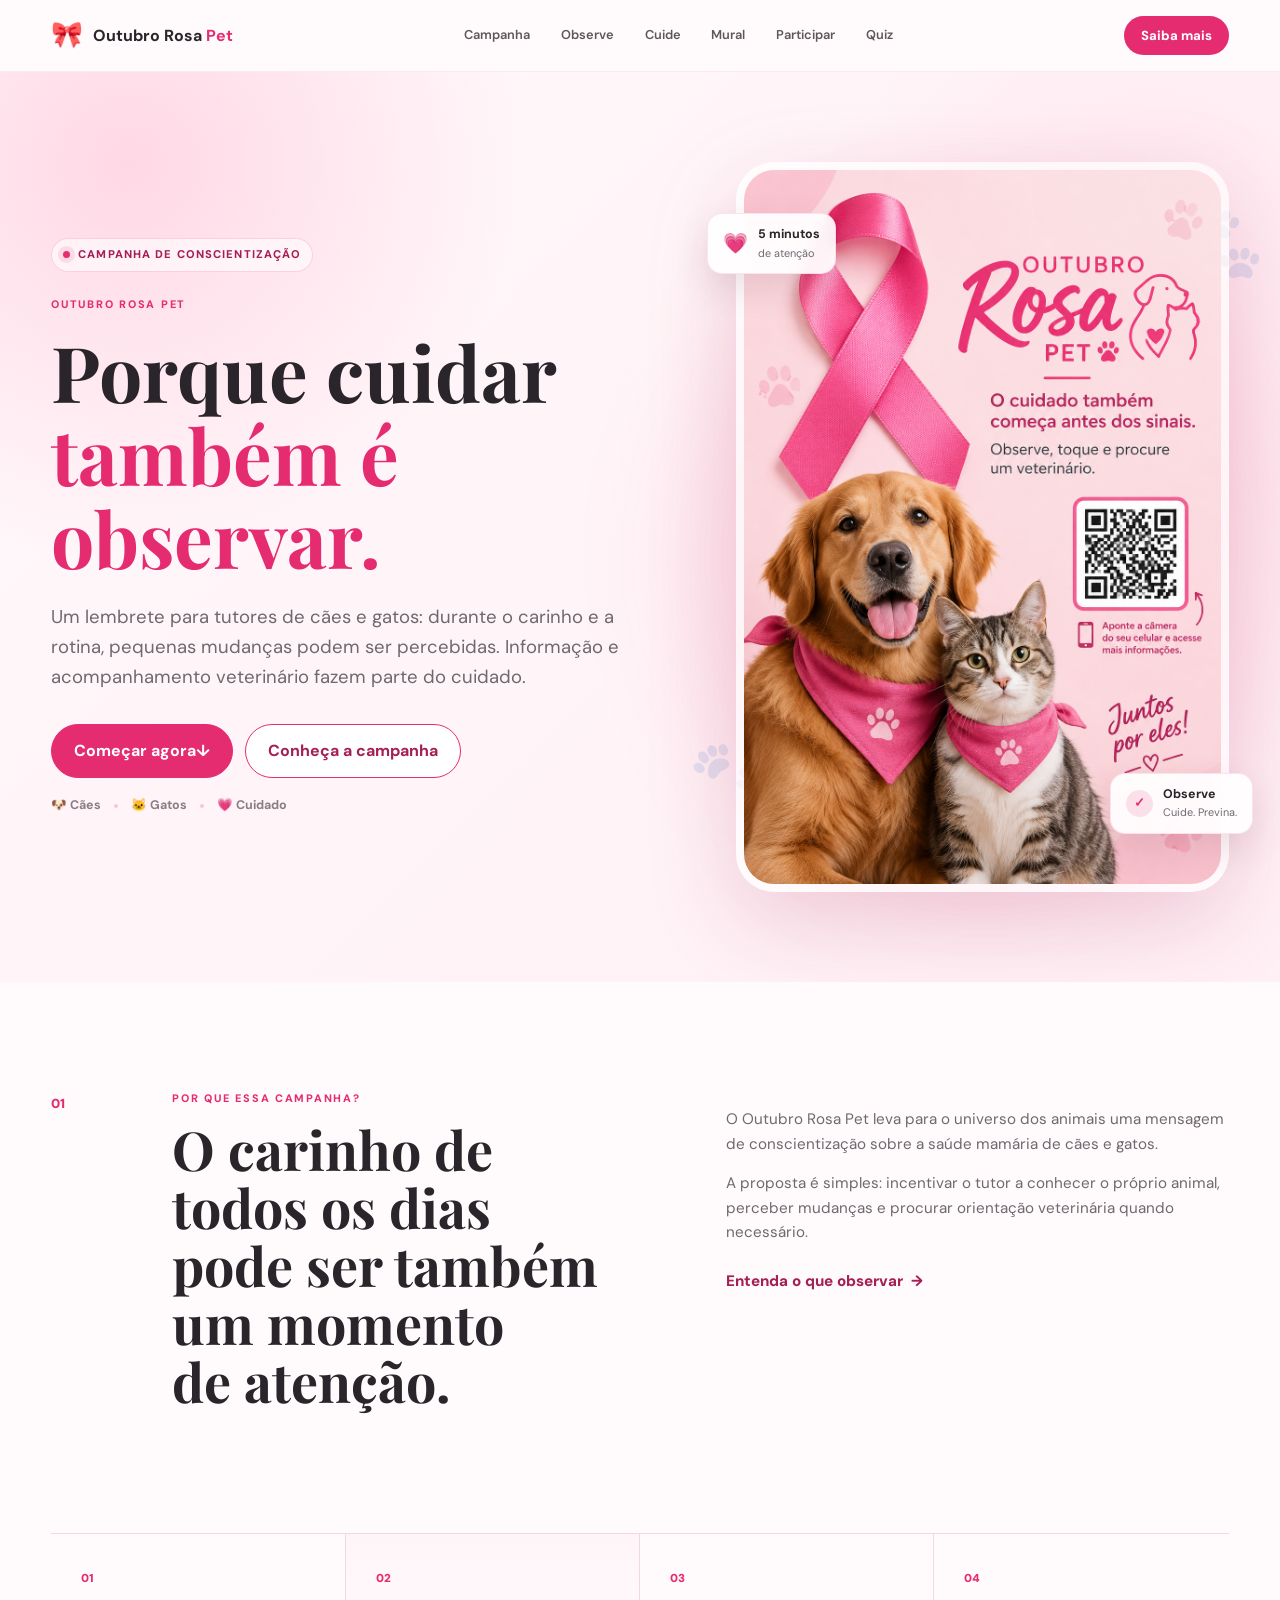
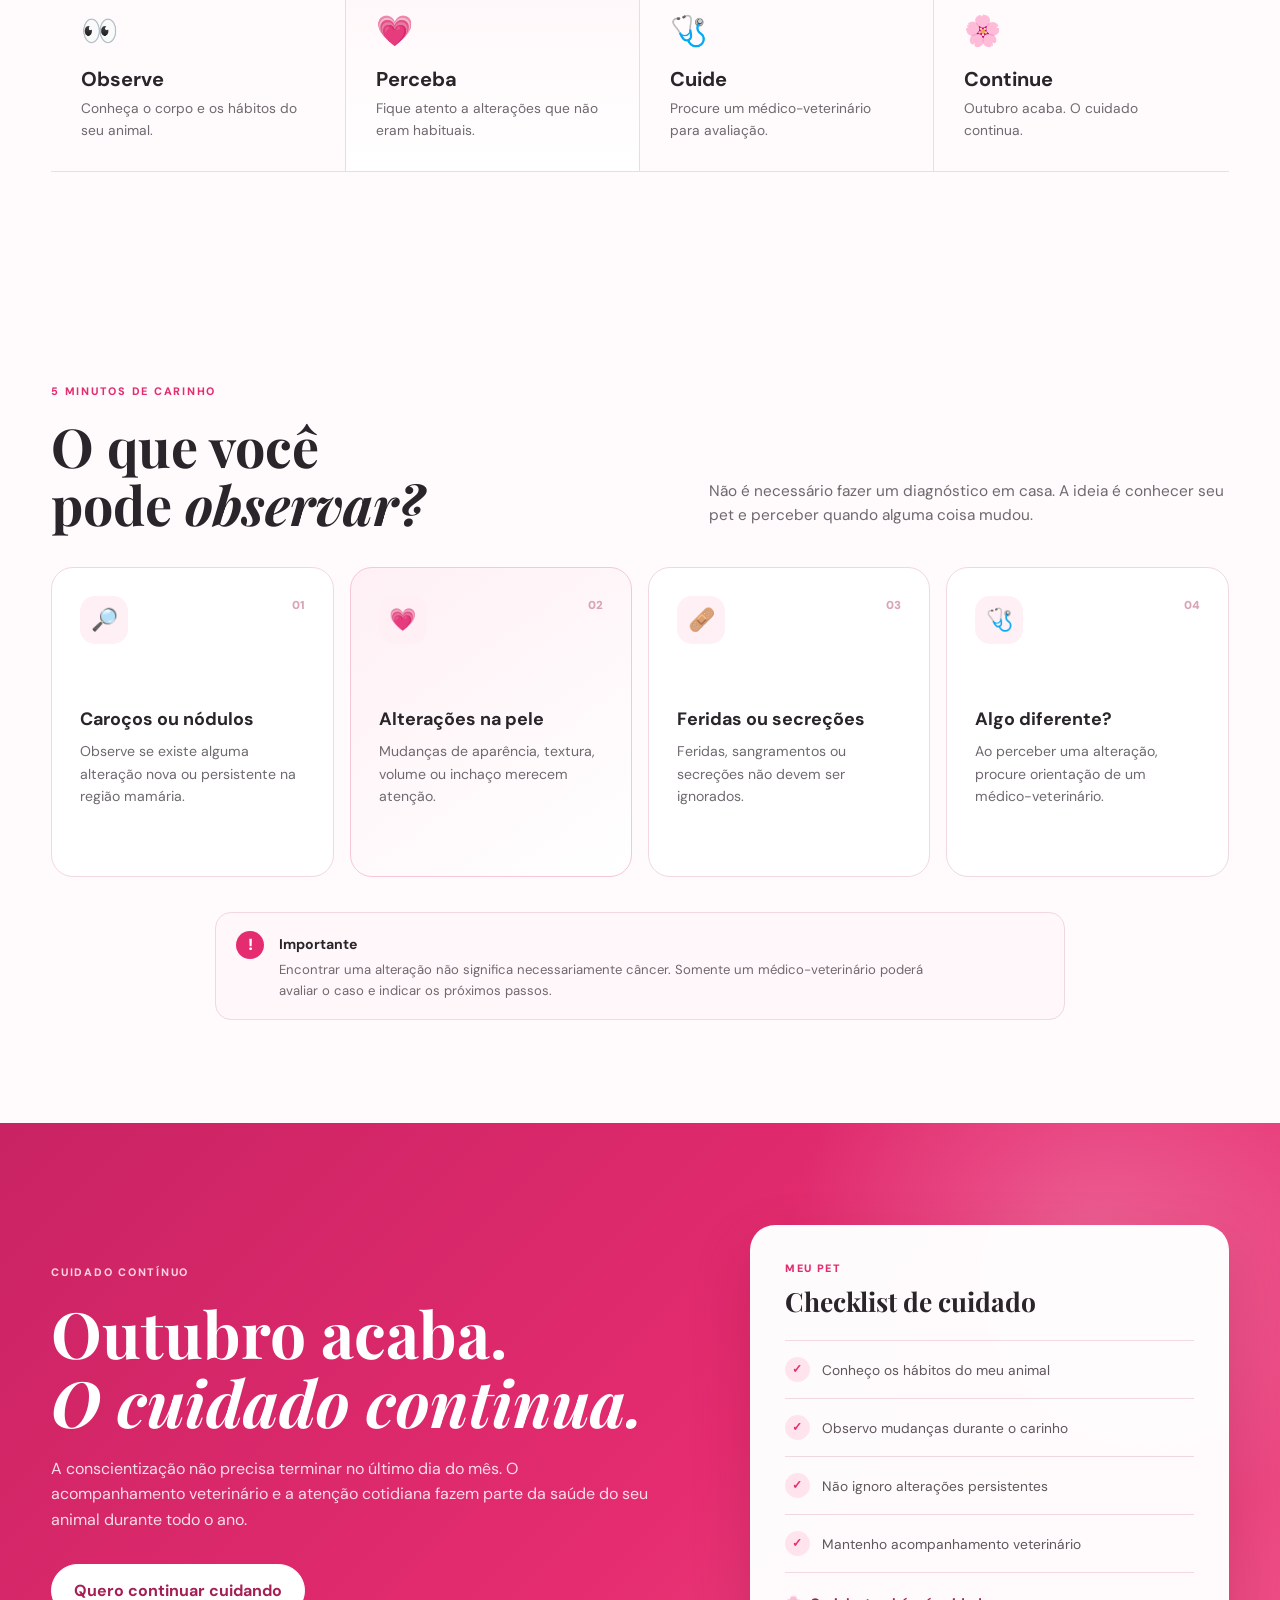
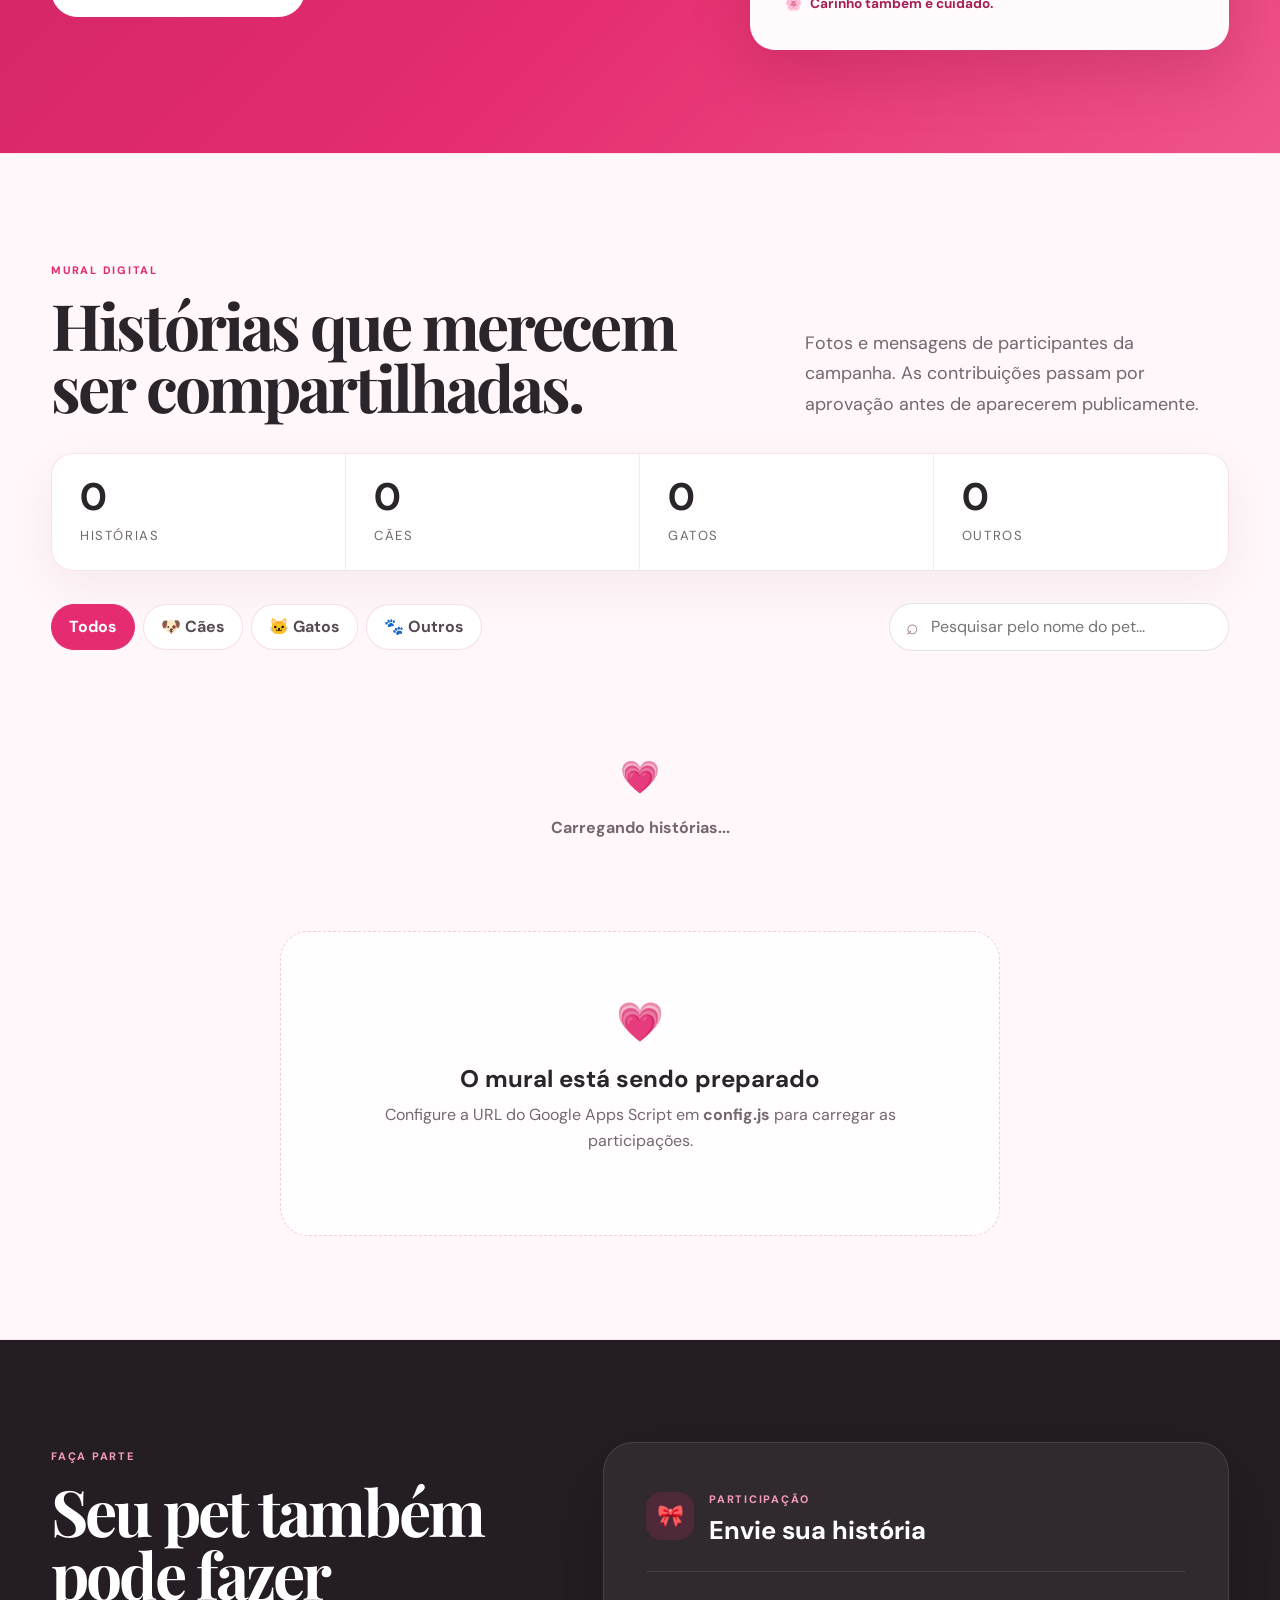
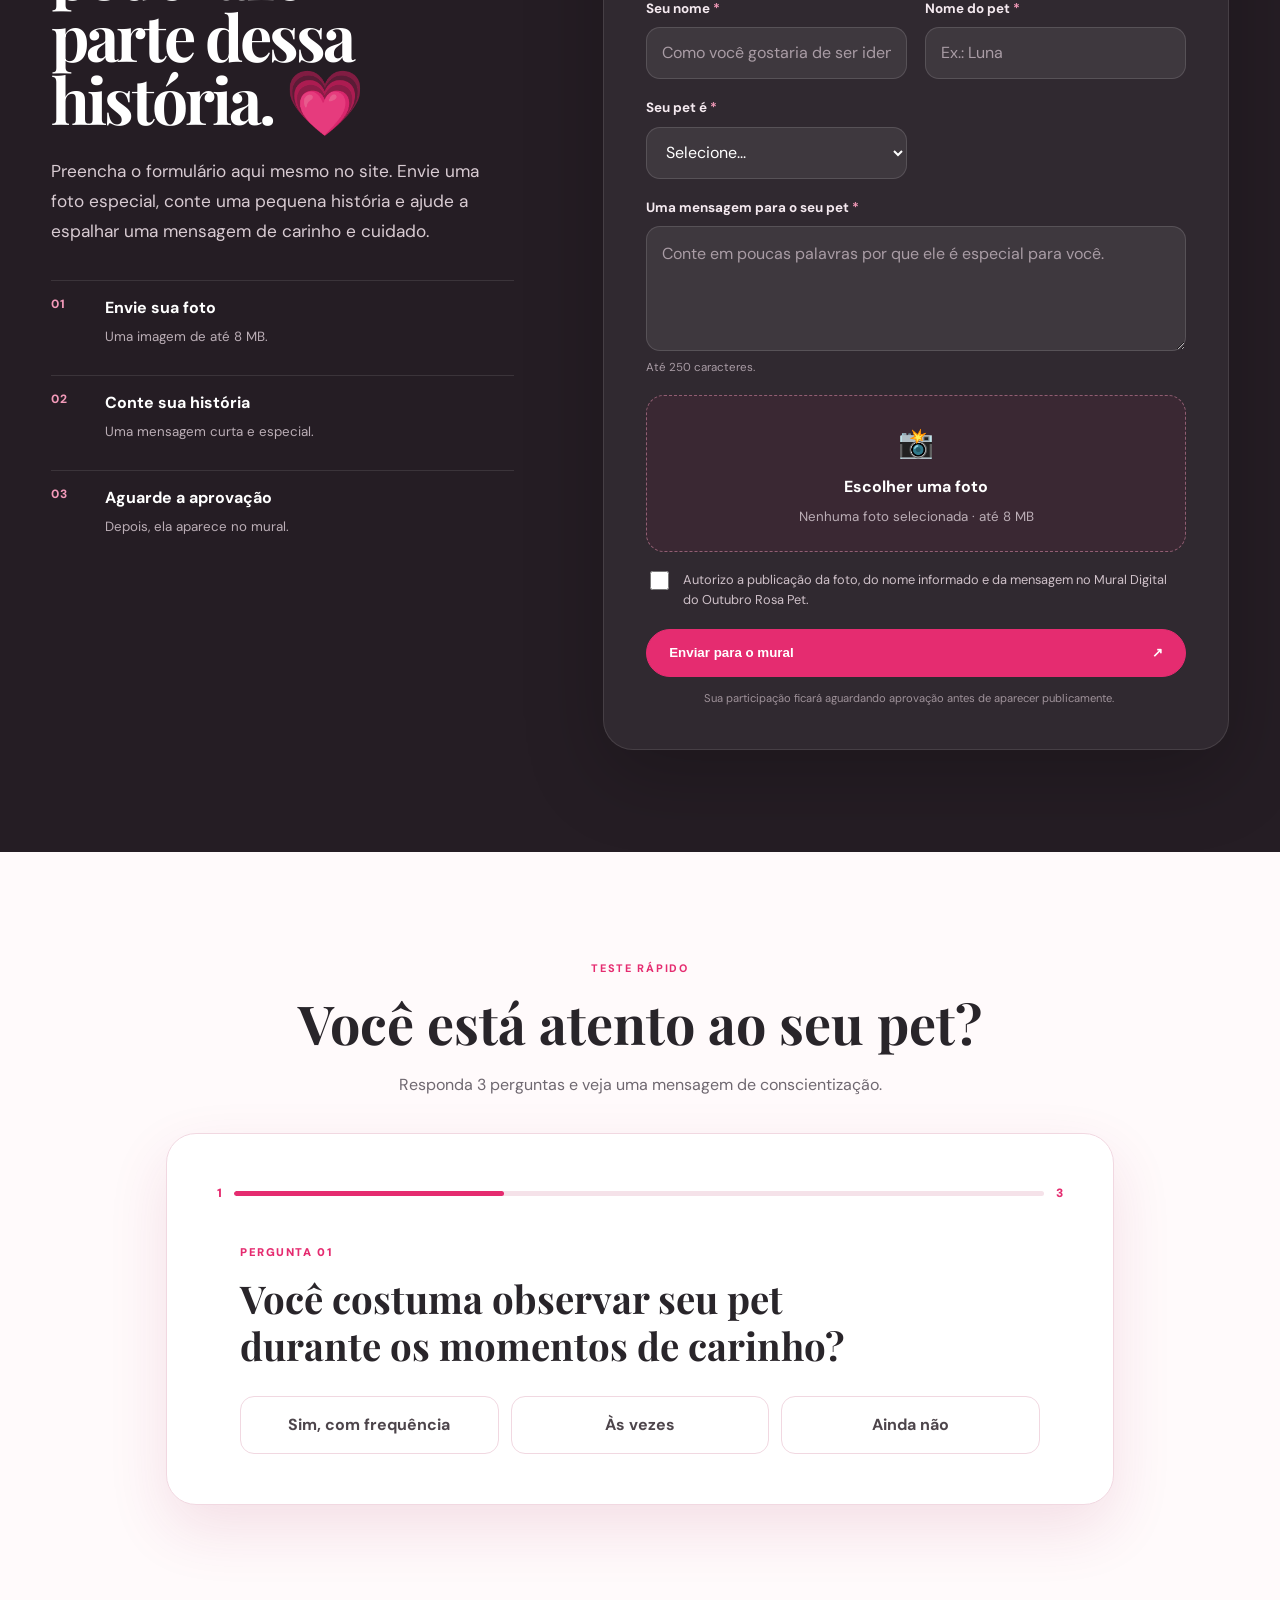
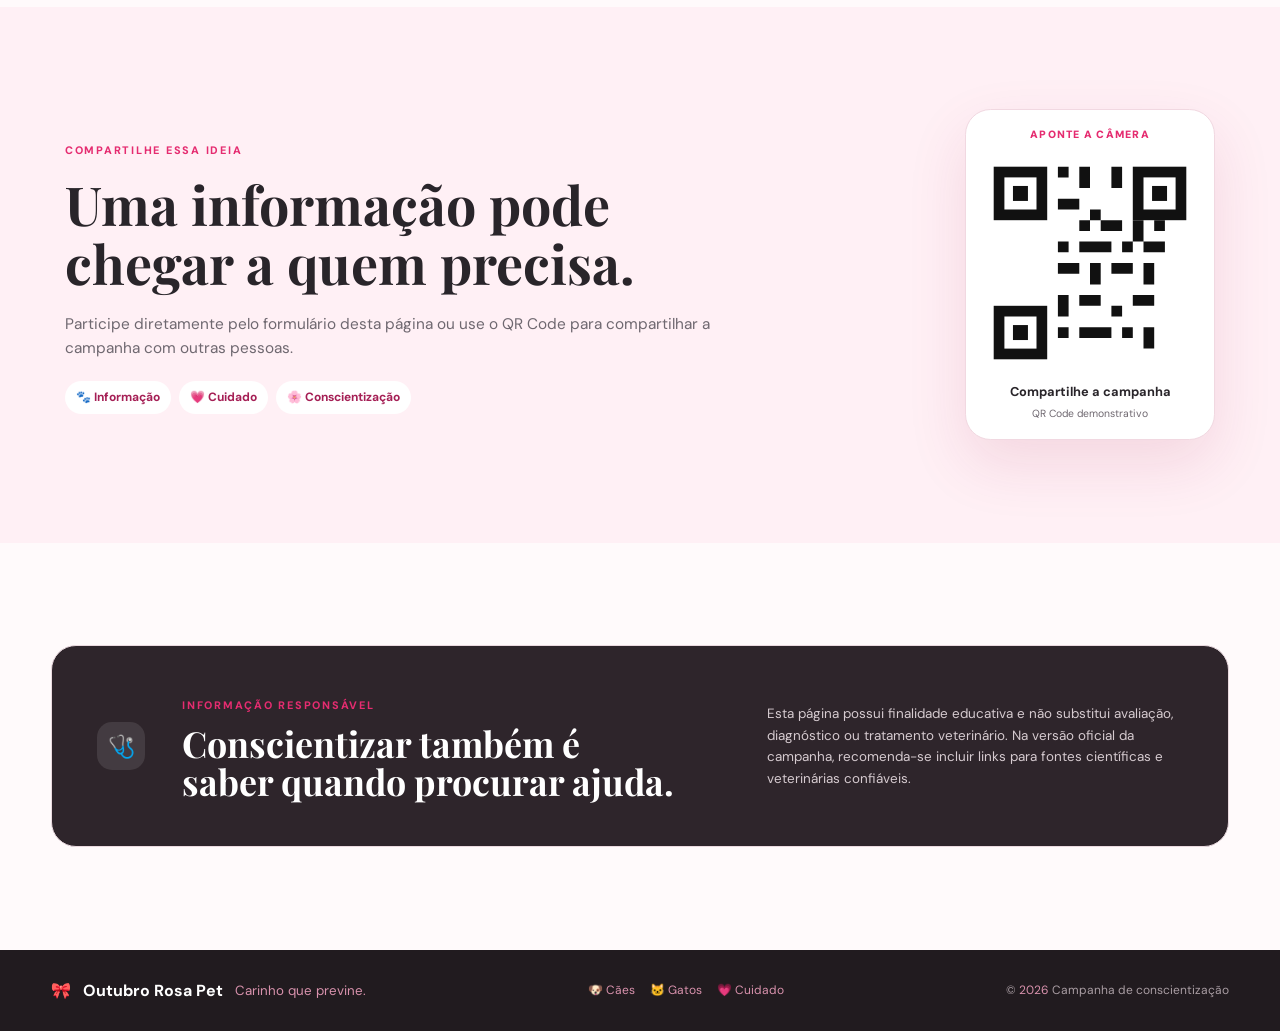
==== commit 49a3f530: "Add files via upload" ====
--- a/index.html
+++ b/index.html
@@ -29,6 +29,8 @@
       <a href="#campanha">Campanha</a>
       <a href="#observe">Observe</a>
       <a href="#prevencao">Cuide</a>
+      <a href="#mural">Mural</a>
+      <a href="#participar">Participar</a>
       <a href="#quiz">Quiz</a>
     </nav>
 
@@ -286,6 +288,137 @@
       </div>
     </section>
 
+    <!-- MURAL DIGITAL -->
+    <section class="mural-section" id="mural">
+      <div class="section-heading mural-heading">
+        <div>
+          <span class="eyebrow">MURAL DIGITAL</span>
+          <h2>Histórias que merecem ser compartilhadas.</h2>
+        </div>
+        <p>
+          Fotos e mensagens de participantes da campanha. As contribuições passam por
+          aprovação antes de aparecerem publicamente.
+        </p>
+      </div>
+
+      <div class="mural-stats" aria-label="Estatísticas do mural">
+        <div><strong id="muralTotal">0</strong><span>histórias</span></div>
+        <div><strong id="muralDogs">0</strong><span>cães</span></div>
+        <div><strong id="muralCats">0</strong><span>gatos</span></div>
+        <div><strong id="muralOthers">0</strong><span>outros</span></div>
+      </div>
+
+      <div class="mural-toolbar">
+        <div class="mural-filters" role="group" aria-label="Filtrar mural">
+          <button type="button" class="mural-filter is-active" data-mural-filter="todos">Todos</button>
+          <button type="button" class="mural-filter" data-mural-filter="cachorros">🐶 Cães</button>
+          <button type="button" class="mural-filter" data-mural-filter="gatos">🐱 Gatos</button>
+          <button type="button" class="mural-filter" data-mural-filter="outros">🐾 Outros</button>
+        </div>
+        <label class="mural-search">
+          <span aria-hidden="true">⌕</span>
+          <span class="sr-only">Pesquisar no mural</span>
+          <input id="muralSearch" type="search" placeholder="Pesquisar pelo nome do pet..." autocomplete="off">
+        </label>
+      </div>
+
+      <div class="mural-loading" id="muralLoading" role="status">
+        <span class="loading-orbit" aria-hidden="true">💗</span>
+        <strong>Carregando histórias...</strong>
+      </div>
+
+      <div class="mural-grid" id="muralGrid" aria-live="polite"></div>
+
+      <div class="mural-empty" id="muralEmpty" hidden>
+        <div class="mural-empty-icon">🌸</div>
+        <h3>Seja uma das primeiras histórias</h3>
+        <p>Envie uma foto e uma mensagem para começar a construir o nosso mural.</p>
+        <a class="button primary" href="#participar">Participar do mural</a>
+      </div>
+    </section>
+
+    <!-- PARTICIPAÇÃO -->
+    <section class="participation-section" id="participar">
+      <div class="participation-layout">
+        <div class="participation-copy">
+          <span class="eyebrow">FAÇA PARTE</span>
+          <h2>Seu pet também pode fazer parte dessa história. 💗</h2>
+          <p>
+            Preencha o formulário aqui mesmo no site. Envie uma foto especial,
+            conte uma pequena história e ajude a espalhar uma mensagem de carinho e cuidado.
+          </p>
+
+          <div class="participation-points">
+            <div><span>01</span><strong>Envie sua foto</strong><small>Uma imagem de até 8 MB.</small></div>
+            <div><span>02</span><strong>Conte sua história</strong><small>Uma mensagem curta e especial.</small></div>
+            <div><span>03</span><strong>Aguarde a aprovação</strong><small>Depois, ela aparece no mural.</small></div>
+          </div>
+        </div>
+
+        <form class="participation-form" id="participationForm" novalidate>
+          <div class="form-header">
+            <span class="form-icon">🎀</span>
+            <div>
+              <span class="eyebrow">PARTICIPAÇÃO</span>
+              <h3>Envie sua história</h3>
+            </div>
+          </div>
+
+          <div class="form-grid">
+            <label class="form-field">
+              <span>Seu nome <b>*</b></span>
+              <input id="participantName" name="nome" type="text" maxlength="80" required placeholder="Como você gostaria de ser identificado(a)?">
+            </label>
+
+            <label class="form-field">
+              <span>Nome do pet <b>*</b></span>
+              <input id="petName" name="pet" type="text" maxlength="60" required placeholder="Ex.: Luna">
+            </label>
+
+            <label class="form-field">
+              <span>Seu pet é <b>*</b></span>
+              <select id="petType" name="tipo" required>
+                <option value="">Selecione...</option>
+                <option value="Cachorro">🐶 Cachorro</option>
+                <option value="Gato">🐱 Gato</option>
+                <option value="Coelho">🐰 Coelho</option>
+                <option value="Outro">🐾 Outro</option>
+              </select>
+            </label>
+
+            <label class="form-field form-field-full">
+              <span>Uma mensagem para o seu pet <b>*</b></span>
+              <textarea id="petMessage" name="mensagem" maxlength="250" required placeholder="Conte em poucas palavras por que ele é especial para você."></textarea>
+              <small>Até 250 caracteres.</small>
+            </label>
+
+            <label class="upload-field form-field-full" for="petPhoto">
+              <input id="petPhoto" name="foto" type="file" accept="image/jpeg,image/png,image/webp,image/*" required>
+              <span class="upload-icon">📸</span>
+              <strong>Escolher uma foto</strong>
+              <small id="fileName">Nenhuma foto selecionada · até 8 MB</small>
+            </label>
+
+            <label class="consent-field form-field-full">
+              <input id="consent" type="checkbox" required>
+              <span>
+                Autorizo a publicação da foto, do nome informado e da mensagem no Mural Digital do Outubro Rosa Pet.
+              </span>
+            </label>
+          </div>
+
+          <div class="form-status" id="formStatus" hidden aria-live="polite"></div>
+
+          <button class="button primary form-submit" id="submitParticipation" type="submit">
+            <span>Enviar para o mural</span>
+            <span aria-hidden="true">↗</span>
+          </button>
+
+          <p class="form-note">Sua participação ficará aguardando aprovação antes de aparecer publicamente.</p>
+        </form>
+      </div>
+    </section>
+
     <!-- QUIZ -->
     <section class="quiz-section" id="quiz">
       <div class="quiz-header">
@@ -338,8 +471,8 @@
           <span class="eyebrow">COMPARTILHE ESSA IDEIA</span>
           <h2>Uma informação pode chegar a quem precisa.</h2>
           <p>
-            Use o QR Code para direcionar para materiais educativos, formulário
-            da campanha, clínica parceira ou página oficial da ação.
+            Participe diretamente pelo formulário desta página ou use o QR Code para
+            compartilhar a campanha com outras pessoas.
           </p>
 
           <div class="cta-tags">
@@ -352,7 +485,7 @@
         <div class="qr-card">
           <div class="qr-label">APONTE A CÂMERA</div>
           <img src="assets/qrcode-demo.svg" alt="QR Code demonstrativo da campanha">
-          <strong>Saiba mais sobre a campanha</strong>
+          <strong>Compartilhe a campanha</strong>
           <small>QR Code demonstrativo</small>
         </div>
       </div>
@@ -375,6 +508,22 @@
     </section>
 
   </main>
+
+  <!-- VISUALIZAÇÃO AMPLIADA DO MURAL -->
+  <div class="mural-lightbox" id="muralLightbox" hidden role="dialog" aria-modal="true" aria-labelledby="lightboxTitle">
+    <div class="mural-lightbox-panel">
+      <button class="mural-lightbox-close" id="lightboxClose" type="button" aria-label="Fechar foto">×</button>
+      <div class="mural-lightbox-image">
+        <img id="lightboxImage" src="" alt="">
+      </div>
+      <div class="mural-lightbox-content">
+        <span class="eyebrow">HISTÓRIA DO MURAL</span>
+        <h3 id="lightboxTitle">Meu pet</h3>
+        <p id="lightboxMessage"></p>
+        <strong id="lightboxAuthor"></strong>
+      </div>
+    </div>
+  </div>
 
   <footer>
     <div class="footer-brand">
@@ -391,6 +540,9 @@
 
     <p>© <span id="year"></span> Campanha de conscientização</p>
   </footer>
+
+  <script src="config.js"></script>
+  <script src="mural.js" defer></script>
 
   <script>
     // Ano automático
--- a/styles.css
+++ b/styles.css
@@ -1692,3 +1692,338 @@
     transform: none;
   }
 }
+
+/* =========================================================
+   MURAL DIGITAL + FORMULÁRIO DE PARTICIPAÇÃO
+   ========================================================= */
+.sr-only {
+  position: absolute;
+  width: 1px;
+  height: 1px;
+  padding: 0;
+  margin: -1px;
+  overflow: hidden;
+  clip: rect(0, 0, 0, 0);
+  white-space: nowrap;
+  border: 0;
+}
+
+.section-heading {
+  max-width: var(--content-max);
+  margin: 0 auto 34px;
+}
+
+.mural-section {
+  padding: var(--section-pad) var(--page-pad);
+  background: #fff7fa;
+  border-top: 1px solid rgba(226, 75, 124, .12);
+  border-bottom: 1px solid rgba(226, 75, 124, .12);
+}
+
+.mural-heading {
+  display: grid;
+  grid-template-columns: minmax(0, 1.25fr) minmax(280px, .75fr);
+  gap: 48px;
+  align-items: end;
+}
+
+.mural-heading h2,
+.participation-copy h2 {
+  max-width: 820px;
+  margin: 12px 0 0;
+  font-family: "Playfair Display", Georgia, serif;
+  font-size: clamp(2.35rem, 5vw, 5rem);
+  line-height: .98;
+  letter-spacing: -.045em;
+}
+
+.mural-heading p {
+  max-width: 560px;
+  margin: 0;
+  color: var(--muted, #6f6570);
+  font-size: clamp(1rem, 1.4vw, 1.18rem);
+  line-height: 1.7;
+}
+
+.mural-stats {
+  max-width: var(--content-max);
+  margin: 0 auto 32px;
+  display: grid;
+  grid-template-columns: repeat(4, 1fr);
+  border: 1px solid rgba(226, 75, 124, .16);
+  border-radius: 22px;
+  overflow: hidden;
+  background: rgba(255,255,255,.82);
+  box-shadow: 0 16px 50px rgba(102, 37, 64, .06);
+}
+
+.mural-stats div {
+  min-height: 116px;
+  display: flex;
+  flex-direction: column;
+  justify-content: center;
+  padding: 20px 28px;
+  border-right: 1px solid rgba(226, 75, 124, .12);
+}
+
+.mural-stats div:last-child { border-right: 0; }
+.mural-stats strong { font-size: clamp(1.8rem, 3vw, 2.7rem); line-height: 1; }
+.mural-stats span { margin-top: 8px; color: var(--muted, #6f6570); font-size: .82rem; text-transform: uppercase; letter-spacing: .12em; }
+
+.mural-toolbar {
+  max-width: var(--content-max);
+  margin: 0 auto 30px;
+  display: flex;
+  align-items: center;
+  justify-content: space-between;
+  gap: 20px;
+}
+
+.mural-filters { display: flex; gap: 8px; flex-wrap: wrap; }
+
+.mural-filter {
+  min-height: 46px;
+  padding: 0 17px;
+  border: 1px solid rgba(226, 75, 124, .18);
+  border-radius: 999px;
+  background: #fff;
+  color: #564b54;
+  font: inherit;
+  font-weight: 700;
+  cursor: pointer;
+  transition: .2s ease;
+}
+
+.mural-filter:hover,
+.mural-filter:focus-visible,
+.mural-filter.is-active {
+  background: #e52c70;
+  border-color: #e52c70;
+  color: #fff;
+  outline: none;
+}
+
+.mural-search {
+  min-width: min(100%, 340px);
+  height: 48px;
+  display: flex;
+  align-items: center;
+  gap: 10px;
+  padding: 0 16px;
+  border: 1px solid rgba(50, 38, 46, .12);
+  border-radius: 999px;
+  background: #fff;
+}
+
+.mural-search span { font-size: 1.3rem; color: #a37a8b; }
+.mural-search input { width: 100%; border: 0; outline: 0; background: transparent; font: inherit; color: #2f2730; }
+
+.mural-loading {
+  min-height: 230px;
+  max-width: var(--content-max);
+  margin: 0 auto;
+  display: flex;
+  align-items: center;
+  justify-content: center;
+  flex-direction: column;
+  gap: 12px;
+  color: #756772;
+}
+
+.loading-orbit { font-size: 2rem; animation: muralPulse 1.2s ease-in-out infinite; }
+@keyframes muralPulse { 50% { transform: scale(1.22) rotate(8deg); } }
+
+.mural-grid {
+  max-width: var(--content-max);
+  margin: 0 auto;
+  display: grid;
+  grid-template-columns: repeat(4, minmax(0, 1fr));
+  gap: 22px;
+}
+
+.mural-card {
+  overflow: hidden;
+  border: 1px solid rgba(50, 38, 46, .08);
+  border-radius: 24px;
+  background: #fff;
+  box-shadow: 0 16px 50px rgba(75, 31, 51, .07);
+  animation: muralCardIn .55s ease both;
+  animation-delay: var(--delay, 0ms);
+}
+
+@keyframes muralCardIn { from { opacity: 0; transform: translateY(18px); } to { opacity: 1; transform: translateY(0); } }
+
+.mural-photo {
+  position: relative;
+  width: 100%;
+  aspect-ratio: 1 / 1;
+  display: block;
+  padding: 0;
+  border: 0;
+  background: #f2e4e9;
+  cursor: pointer;
+  overflow: hidden;
+}
+
+.mural-photo img { width: 100%; height: 100%; object-fit: cover; display: block; transition: transform .45s ease; }
+.mural-photo:hover img { transform: scale(1.045); }
+.mural-photo-badge { position: absolute; top: 14px; left: 14px; width: 42px; height: 42px; display: grid; place-items: center; border-radius: 50%; background: rgba(255,255,255,.92); box-shadow: 0 8px 20px rgba(0,0,0,.12); }
+.mural-expand { position: absolute; right: 14px; bottom: 14px; width: 38px; height: 38px; display: grid; place-items: center; border-radius: 50%; background: rgba(44, 25, 35, .72); color: #fff; opacity: 0; transform: translateY(5px); transition: .2s ease; }
+.mural-photo:hover .mural-expand, .mural-photo:focus-visible .mural-expand { opacity: 1; transform: translateY(0); }
+
+.mural-card-body { padding: 20px 20px 22px; }
+.mural-meta { display: flex; justify-content: space-between; gap: 10px; color: #a16b80; font-size: .68rem; text-transform: uppercase; letter-spacing: .1em; font-weight: 800; }
+.mural-card h3 { margin: 9px 0 7px; font-size: 1.35rem; }
+.mural-card p { min-height: 54px; margin: 0 0 15px; color: #655965; line-height: 1.55; }
+.mural-card strong { font-size: .85rem; color: #9b5270; }
+
+.mural-empty {
+  max-width: 720px;
+  margin: 20px auto 0;
+  padding: 60px 30px;
+  text-align: center;
+  border: 1px dashed rgba(226, 75, 124, .28);
+  border-radius: 28px;
+  background: rgba(255,255,255,.7);
+}
+.mural-empty-icon { font-size: 2.4rem; margin-bottom: 12px; }
+.mural-empty h3 { margin: 0 0 8px; font-size: 1.5rem; }
+.mural-empty p { margin: 0 auto 22px; max-width: 520px; color: #756772; line-height: 1.6; }
+
+.participation-section {
+  padding: var(--section-pad) var(--page-pad);
+  background: #251d24;
+  color: #fff;
+}
+
+.participation-layout {
+  max-width: var(--content-max);
+  margin: 0 auto;
+  display: grid;
+  grid-template-columns: minmax(0, .85fr) minmax(500px, 1.15fr);
+  gap: clamp(45px, 7vw, 110px);
+  align-items: start;
+}
+
+.participation-copy { position: sticky; top: 110px; }
+.participation-copy h2 { color: #fff; }
+.participation-copy > p { max-width: 650px; margin: 25px 0 34px; color: #d8cbd2; font-size: 1.08rem; line-height: 1.75; }
+.participation-copy .eyebrow { color: #f39ab9; }
+
+.participation-points { display: grid; gap: 14px; }
+.participation-points > div { display: grid; grid-template-columns: 42px 1fr; gap: 12px; align-items: start; padding: 14px 0; border-top: 1px solid rgba(255,255,255,.1); }
+.participation-points span { color: #f39ab9; font-size: .75rem; font-weight: 800; letter-spacing: .1em; }
+.participation-points strong { display: block; }
+.participation-points small { grid-column: 2; color: #bbaeb6; margin-top: -7px; }
+
+.participation-form {
+  padding: clamp(25px, 4vw, 42px);
+  border: 1px solid rgba(255,255,255,.1);
+  border-radius: 30px;
+  background: rgba(255,255,255,.055);
+  box-shadow: 0 25px 80px rgba(0,0,0,.22);
+}
+
+.form-header { display: flex; align-items: center; gap: 15px; padding-bottom: 24px; margin-bottom: 26px; border-bottom: 1px solid rgba(255,255,255,.1); }
+.form-icon { width: 48px; height: 48px; display: grid; place-items: center; border-radius: 16px; background: rgba(229,44,112,.16); font-size: 1.35rem; }
+.form-header h3 { margin: 5px 0 0; font-size: 1.6rem; }
+.form-header .eyebrow { color: #f39ab9; }
+
+.form-grid { display: grid; grid-template-columns: 1fr 1fr; gap: 18px; }
+.form-field { display: flex; flex-direction: column; gap: 8px; }
+.form-field-full { grid-column: 1 / -1; }
+.form-field > span { color: #f4e9ef; font-size: .84rem; font-weight: 700; }
+.form-field b { color: #f39ab9; }
+.form-field input:not([type="file"]), .form-field select, .form-field textarea { width: 100%; border: 1px solid rgba(255,255,255,.13); border-radius: 14px; background: rgba(255,255,255,.07); color: #fff; font: inherit; outline: none; transition: .2s ease; }
+.form-field input:not([type="file"]), .form-field select { min-height: 52px; padding: 0 15px; }
+.form-field textarea { min-height: 125px; padding: 14px 15px; resize: vertical; }
+.form-field select option { color: #222; }
+.form-field input::placeholder, .form-field textarea::placeholder { color: #a99ca5; }
+.form-field input:focus, .form-field select:focus, .form-field textarea:focus { border-color: #f39ab9; box-shadow: 0 0 0 3px rgba(243,154,185,.12); }
+.form-field small { color: #a99ca5; font-size: .72rem; }
+
+.upload-field { min-height: 155px; display: flex; flex-direction: column; align-items: center; justify-content: center; gap: 7px; padding: 24px; border: 1px dashed rgba(243,154,185,.48); border-radius: 18px; background: rgba(229,44,112,.055); cursor: pointer; text-align: center; transition: .2s ease; }
+.upload-field:hover, .upload-field:focus-within { background: rgba(229,44,112,.11); border-color: #f39ab9; }
+.upload-field input { position: absolute; width: 1px; height: 1px; opacity: 0; }
+.upload-icon { font-size: 1.8rem; }
+.upload-field strong { color: #fff; }
+.upload-field small { color: #bbaeb6; }
+
+.consent-field { display: flex; align-items: flex-start; gap: 11px; color: #cfc1c9; font-size: .8rem; line-height: 1.5; }
+.consent-field input { width: 19px; height: 19px; margin-top: 1px; accent-color: #e52c70; flex: 0 0 auto; }
+
+.form-status { margin-top: 18px; padding: 14px 16px; border-radius: 14px; font-size: .84rem; line-height: 1.5; }
+.form-status.info { background: rgba(255,255,255,.08); color: #ddd0d7; }
+.form-status.success { background: rgba(91, 183, 117, .14); color: #b8e8c4; }
+.form-status.error { background: rgba(232, 77, 96, .14); color: #ffb7bf; }
+.form-submit { width: 100%; justify-content: space-between; margin-top: 20px; }
+.form-submit:disabled { opacity: .65; cursor: wait; }
+.form-note { margin: 13px 0 0; text-align: center; color: #9f929a; font-size: .7rem; line-height: 1.5; }
+.hidden-submit-frame { position: fixed; width: 1px; height: 1px; left: -9999px; top: -9999px; border: 0; opacity: 0; }
+
+.mural-lightbox[hidden] { display: none; }
+.mural-lightbox { position: fixed; inset: 0; z-index: 9999; display: grid; place-items: center; padding: 24px; background: rgba(22, 13, 19, .88); backdrop-filter: blur(10px); }
+.mural-lightbox-panel { position: relative; width: min(1050px, 100%); max-height: calc(100vh - 48px); display: grid; grid-template-columns: minmax(0, 1.25fr) minmax(280px, .75fr); overflow: hidden; border-radius: 28px; background: #fff; box-shadow: 0 40px 100px rgba(0,0,0,.35); }
+.mural-lightbox-image { min-height: 500px; background: #f4e6eb; }
+.mural-lightbox-image img { width: 100%; height: 100%; min-height: 500px; object-fit: cover; display: block; }
+.mural-lightbox-content { padding: clamp(25px, 4vw, 50px); align-self: center; }
+.mural-lightbox-content .eyebrow { color: #a95b78; }
+.mural-lightbox-content h3 { margin: 12px 0; font-family: "Playfair Display", Georgia, serif; font-size: clamp(2rem, 4vw, 3.3rem); }
+.mural-lightbox-content p { color: #665965; font-size: 1.08rem; line-height: 1.7; }
+.mural-lightbox-content strong { color: #a95b78; }
+.mural-lightbox-close { position: absolute; top: 14px; right: 14px; z-index: 2; width: 44px; height: 44px; border: 0; border-radius: 50%; background: rgba(30,18,25,.72); color: #fff; font-size: 1.3rem; cursor: pointer; }
+body.modal-open { overflow: hidden; }
+
+@media (max-width: 1050px) {
+  .mural-grid { grid-template-columns: repeat(3, minmax(0, 1fr)); }
+  .participation-layout { grid-template-columns: 1fr; }
+  .participation-copy { position: static; }
+  .participation-points { grid-template-columns: repeat(3, 1fr); }
+  .participation-points > div { grid-template-columns: 34px 1fr; }
+  .participation-points small { grid-column: 2; }
+}
+
+@media (max-width: 850px) {
+  .mural-heading { grid-template-columns: 1fr; gap: 20px; }
+  .mural-toolbar { align-items: stretch; flex-direction: column; }
+  .mural-search { min-width: 100%; }
+  .mural-lightbox-panel { grid-template-columns: 1fr; overflow-y: auto; }
+  .mural-lightbox-image, .mural-lightbox-image img { min-height: 320px; max-height: 50vh; }
+}
+
+@media (max-width: 700px) {
+  .mural-grid { grid-template-columns: repeat(2, minmax(0, 1fr)); gap: 14px; }
+  .mural-stats { grid-template-columns: repeat(2, 1fr); }
+  .mural-stats div:nth-child(2) { border-right: 0; }
+  .mural-stats div:nth-child(-n+2) { border-bottom: 1px solid rgba(226,75,124,.12); }
+  .participation-points { grid-template-columns: 1fr; }
+  .participation-points > div { grid-template-columns: 34px 1fr; }
+  .form-grid { grid-template-columns: 1fr; }
+  .form-field-full { grid-column: auto; }
+}
+
+@media (max-width: 560px) {
+  .mural-heading h2, .participation-copy h2 { font-size: clamp(2.25rem, 12vw, 3.4rem); }
+  .mural-grid { grid-template-columns: 1fr; }
+  .mural-card-body { padding: 18px; }
+  .mural-card p { min-height: auto; }
+  .mural-filters { display: grid; grid-template-columns: repeat(2, 1fr); }
+  .mural-filter { width: 100%; }
+  .mural-lightbox { padding: 10px; }
+  .mural-lightbox-panel { max-height: calc(100vh - 20px); border-radius: 20px; }
+  .mural-lightbox-content { padding: 24px; }
+  .mural-lightbox-image, .mural-lightbox-image img { min-height: 260px; }
+  .participation-form { padding: 22px 18px; border-radius: 22px; }
+}
+
+@media (min-width: 1800px) {
+  .mural-grid { grid-template-columns: repeat(5, minmax(0, 1fr)); }
+}
+
+@media (hover: none) {
+  .mural-expand { opacity: 1; transform: none; }
+}
+
+@media (prefers-reduced-motion: reduce) {
+  .mural-card, .loading-orbit, .mural-photo img { animation: none; transition: none; }
+}
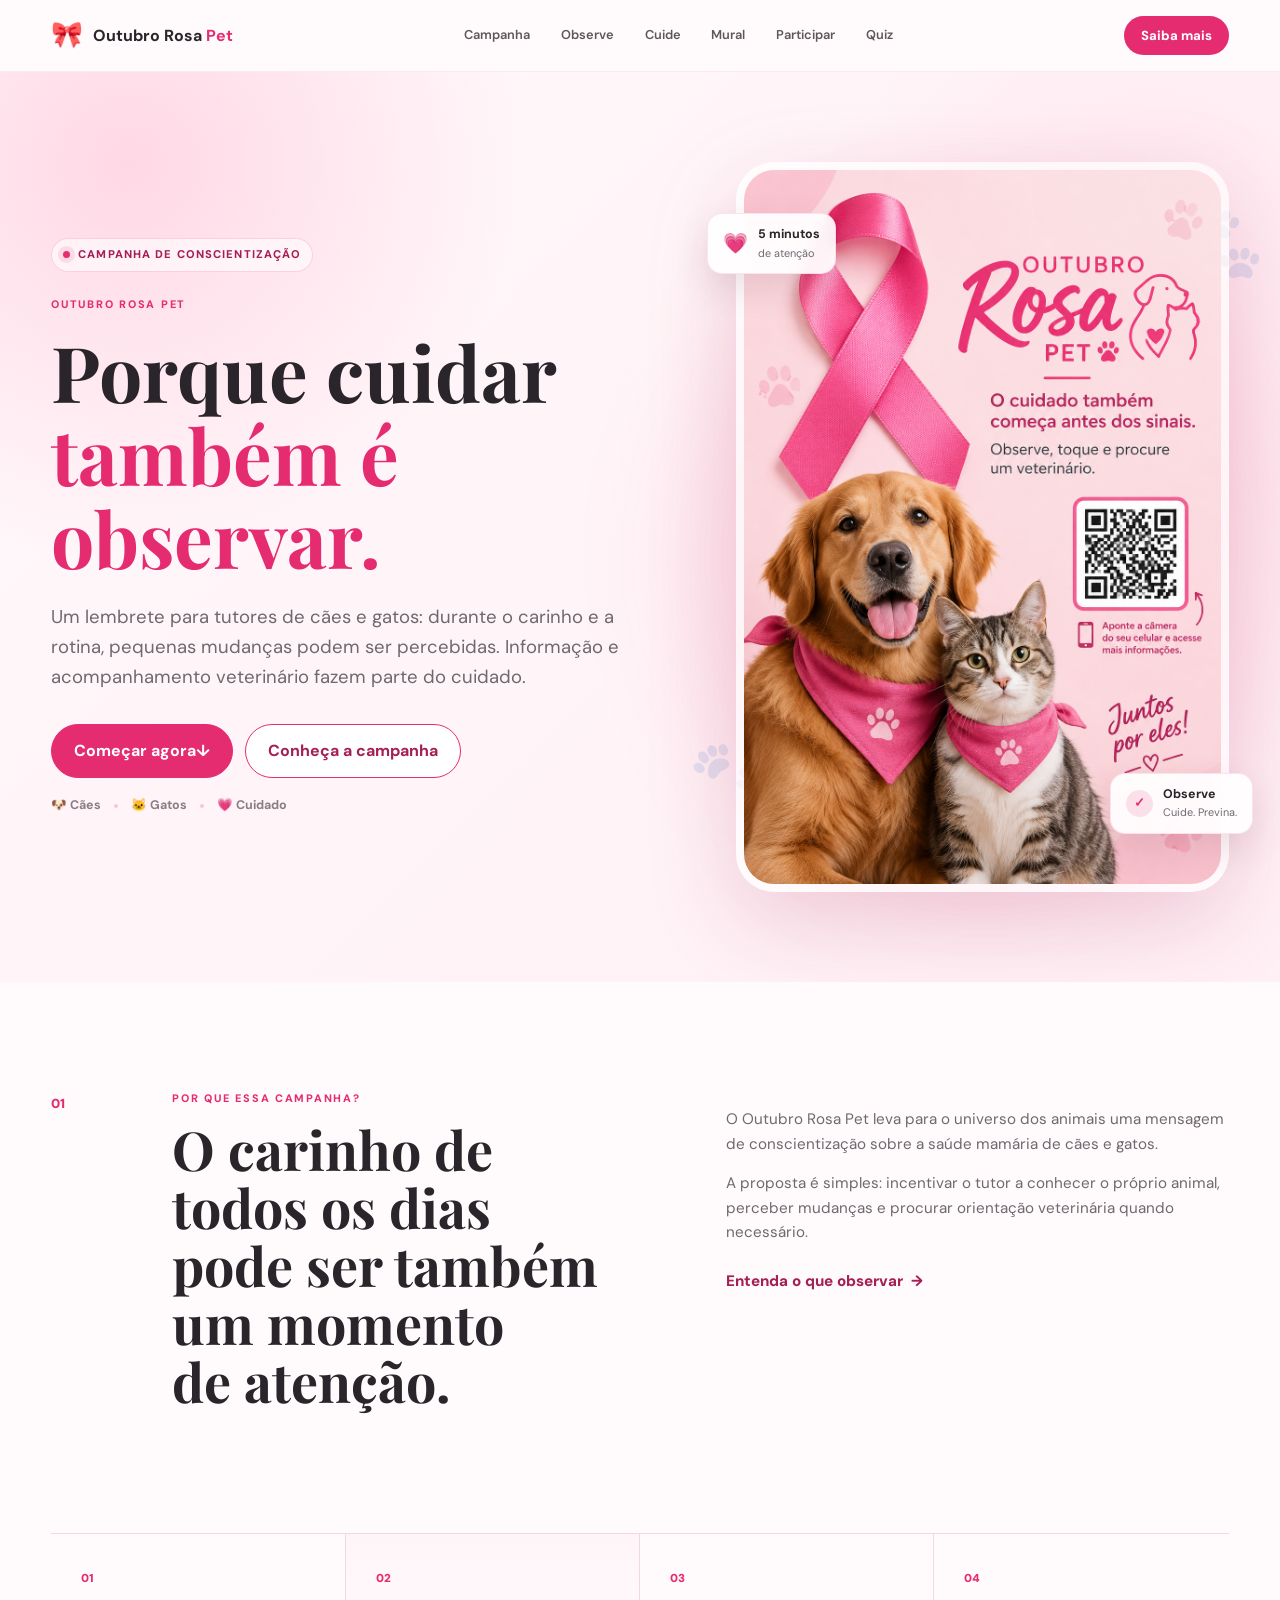
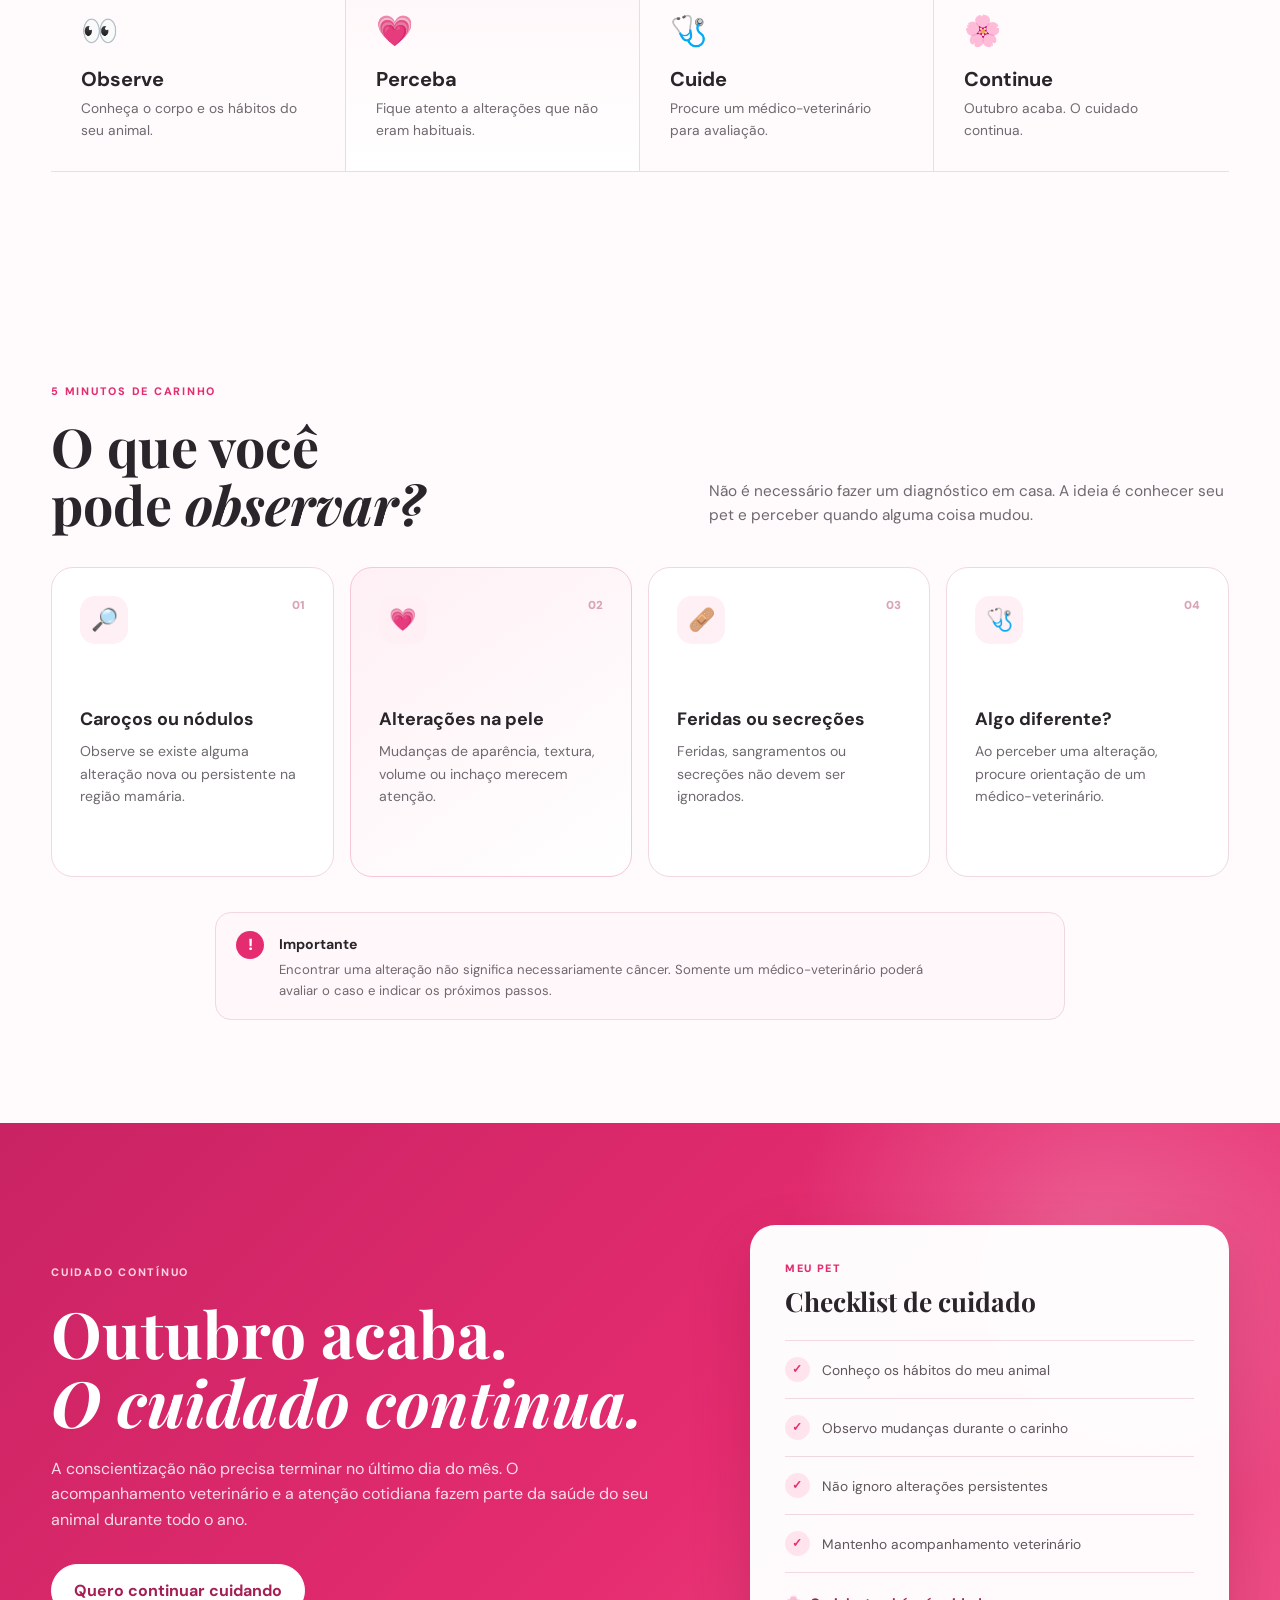
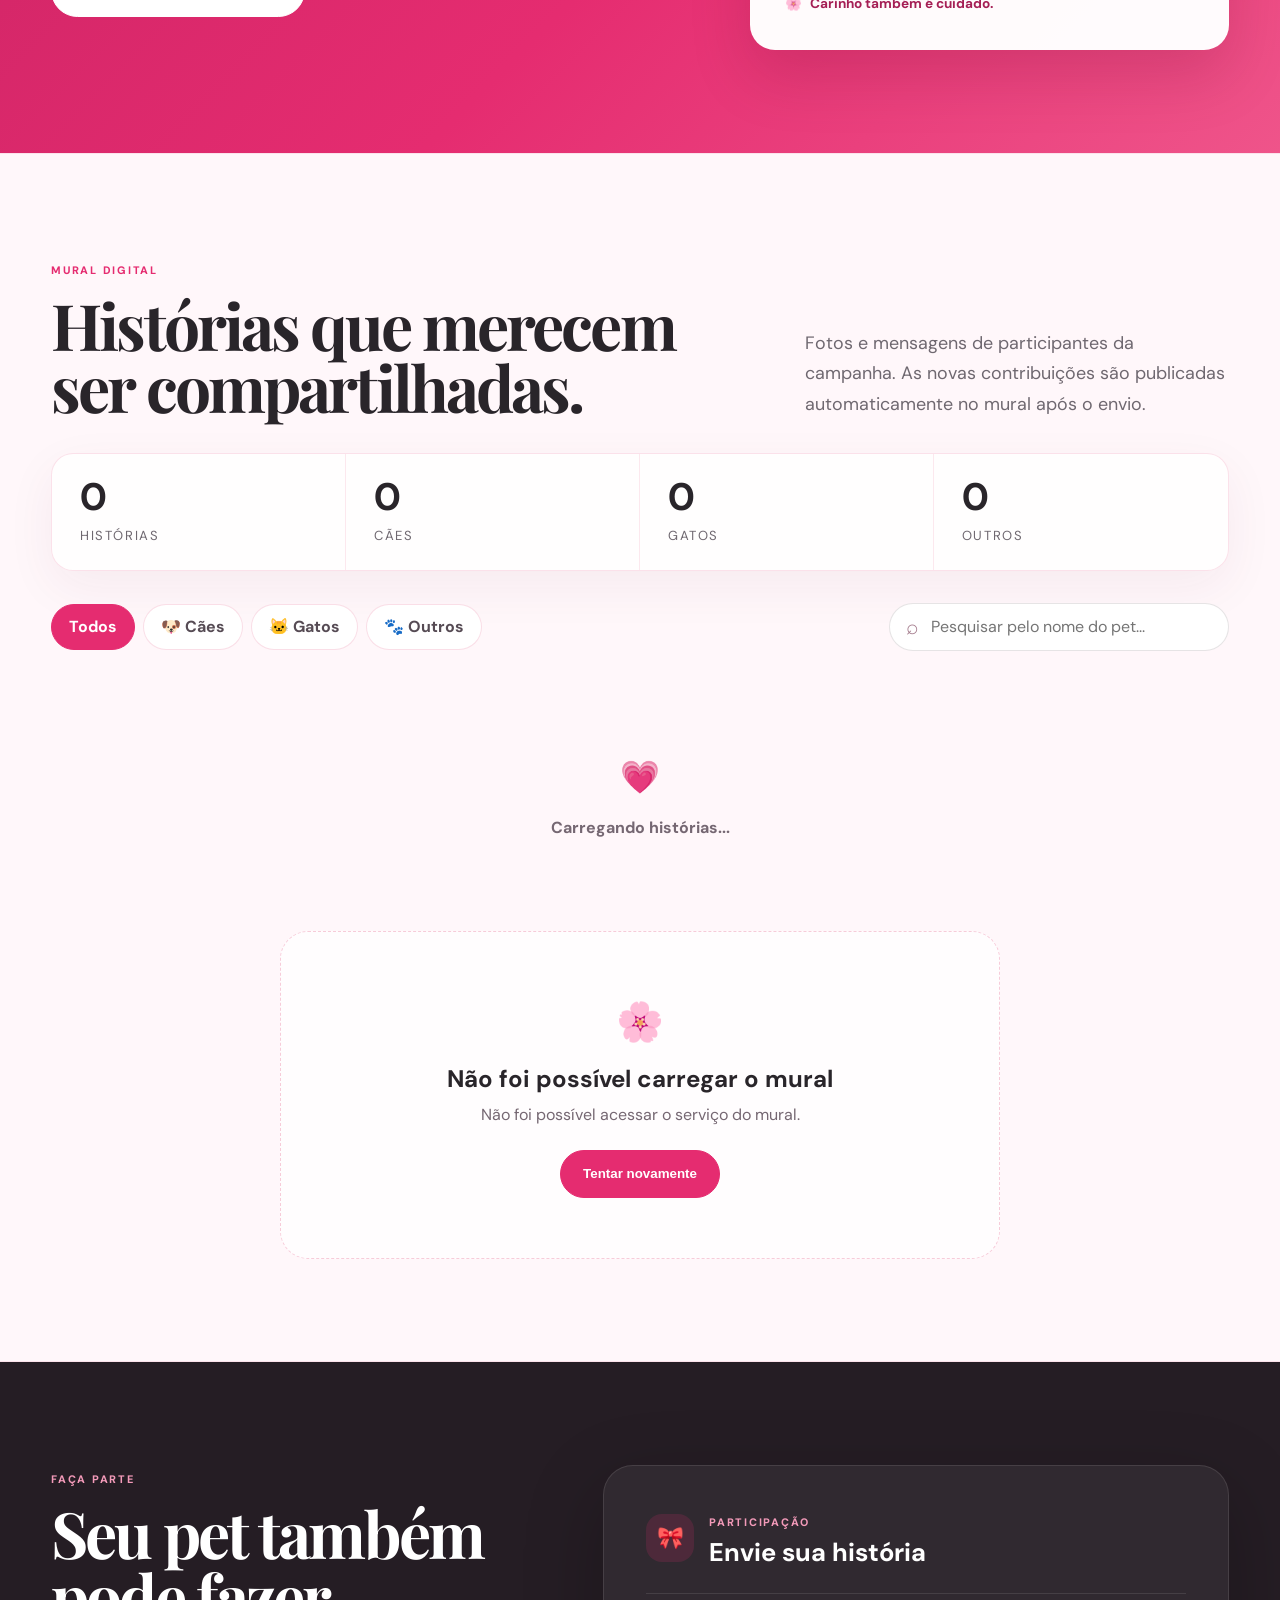
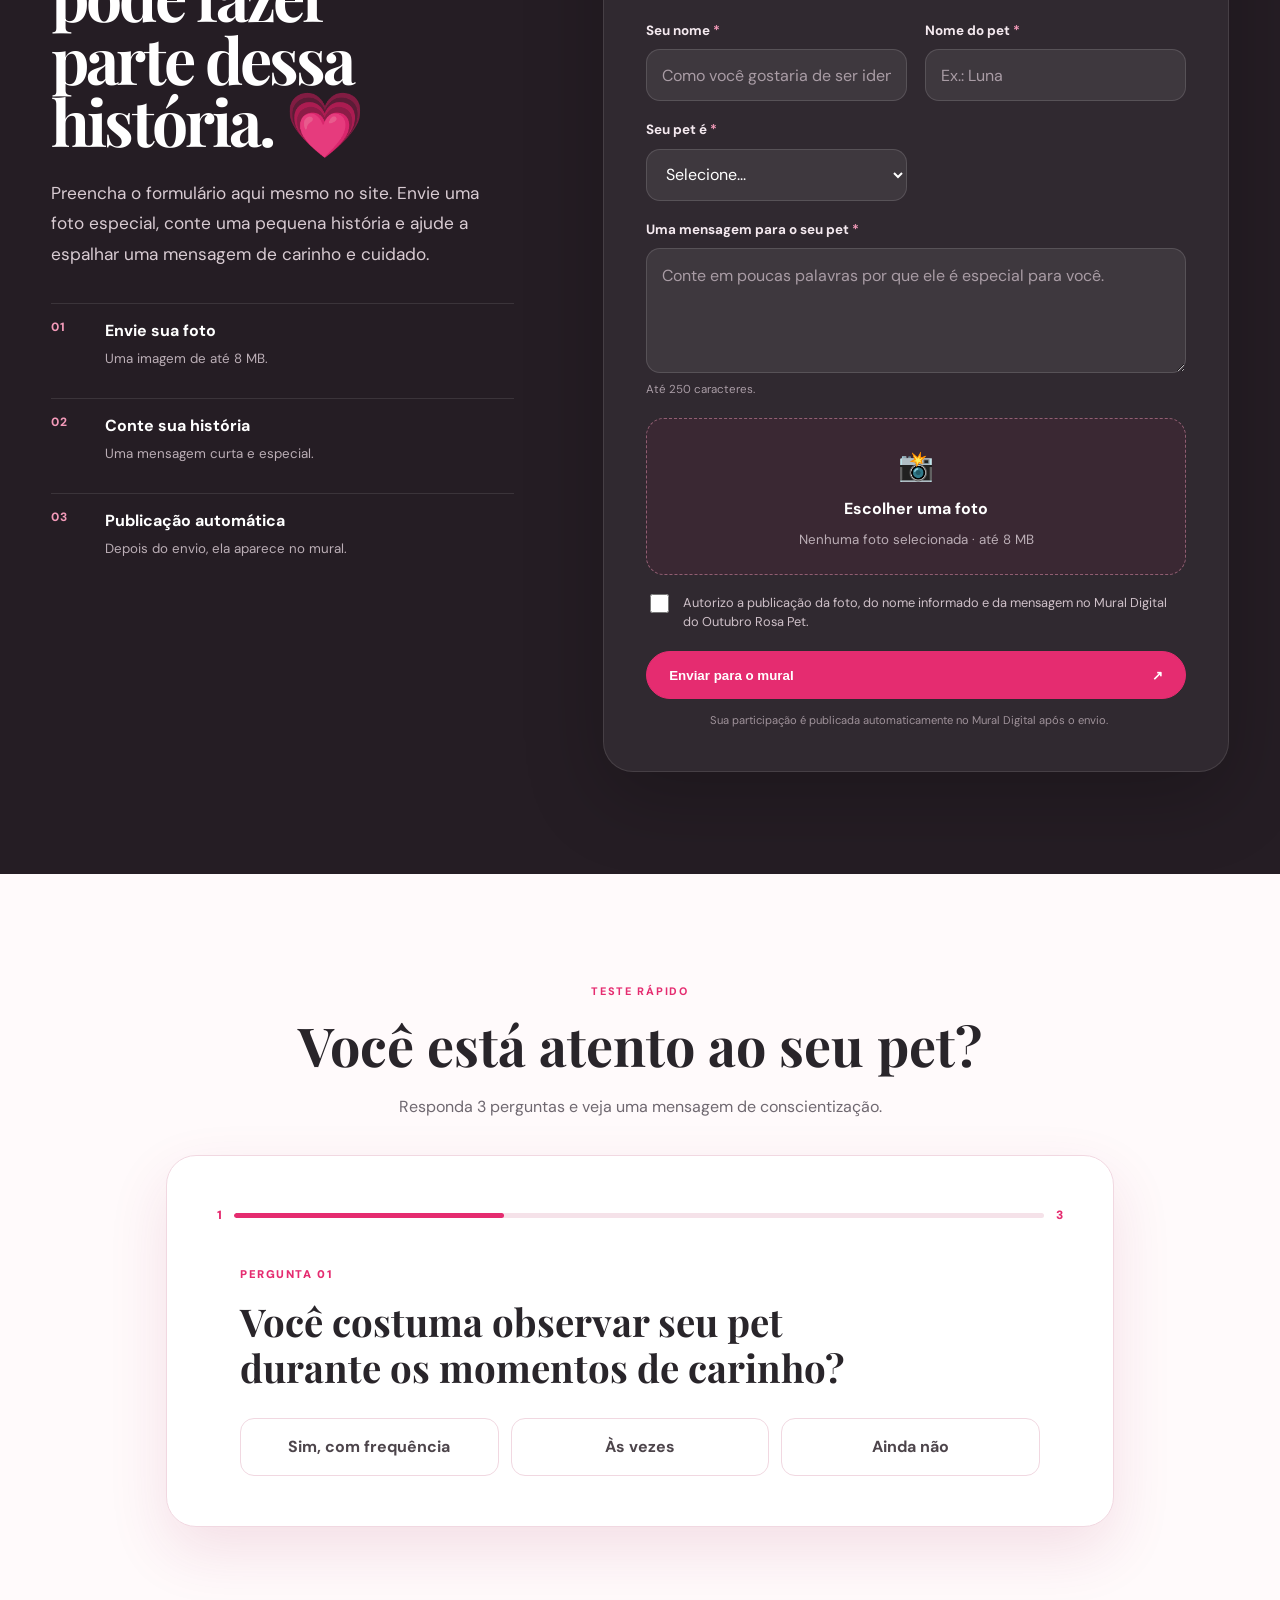
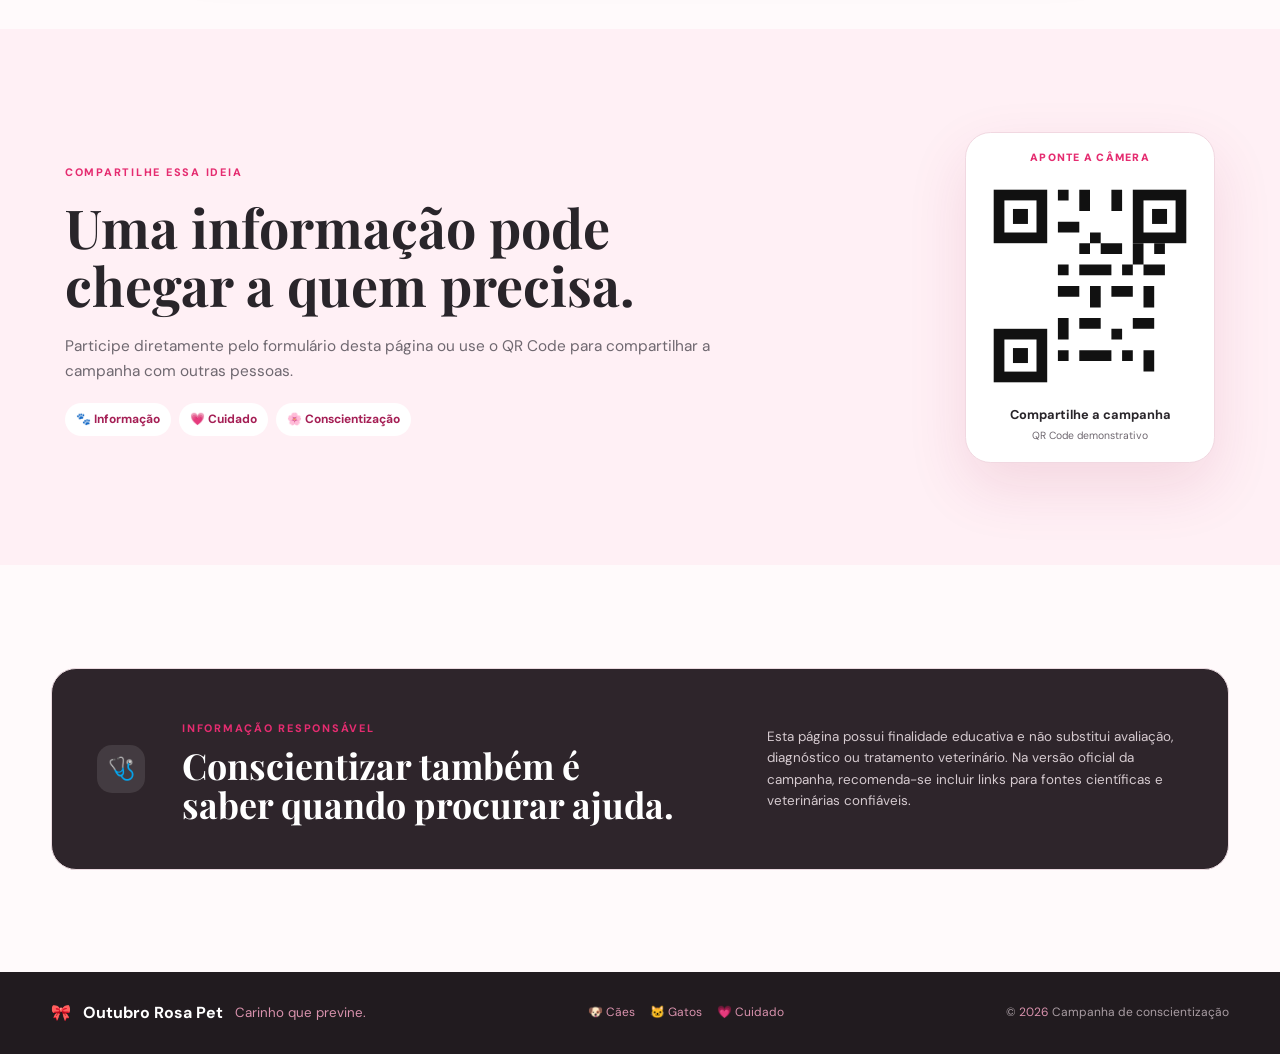
==== commit e3c9fa22: "Change approval process to automatic publication Updated text to reflect automatic publication of co" ====
--- a/index.html
+++ b/index.html
@@ -296,8 +296,8 @@
           <h2>Histórias que merecem ser compartilhadas.</h2>
         </div>
         <p>
-          Fotos e mensagens de participantes da campanha. As contribuições passam por
-          aprovação antes de aparecerem publicamente.
+          Fotos e mensagens de participantes da campanha. As novas contribuições são
+          publicadas automaticamente no mural após o envio.
         </p>
       </div>
 
@@ -351,7 +351,7 @@
           <div class="participation-points">
             <div><span>01</span><strong>Envie sua foto</strong><small>Uma imagem de até 8 MB.</small></div>
             <div><span>02</span><strong>Conte sua história</strong><small>Uma mensagem curta e especial.</small></div>
-            <div><span>03</span><strong>Aguarde a aprovação</strong><small>Depois, ela aparece no mural.</small></div>
+            <div><span>03</span><strong>Publicação automática</strong><small>Depois do envio, ela aparece no mural.</small></div>
           </div>
         </div>
 
@@ -414,7 +414,7 @@
             <span aria-hidden="true">↗</span>
           </button>
 
-          <p class="form-note">Sua participação ficará aguardando aprovação antes de aparecer publicamente.</p>
+          <p class="form-note">Sua participação é publicada automaticamente no Mural Digital após o envio.</p>
         </form>
       </div>
     </section>
@@ -540,9 +540,6 @@
 
     <p>© <span id="year"></span> Campanha de conscientização</p>
   </footer>
-
-  <script src="config.js"></script>
-  <script src="mural.js" defer></script>
 
   <script>
     // Ano automático
@@ -626,6 +623,438 @@
     document.querySelectorAll(
       ".pillar, .observation-card, .important-note, .checklist-card, .quiz-box, .responsibility"
     ).forEach(element => observer.observe(element));
+
+
+    // ================================================================
+    // MURAL DIGITAL + FORMULÁRIO
+    // Integração direta com o Google Apps Script.
+    // ================================================================
+
+    const MURAL_API_URL = "https://script.google.com/macros/s/AKfycbwHZes5xLtTREn1jpdKSPSDmWVf1mwkJ4J_RjFqAWxGQUt0kjCjULKMPs38r4GDtqMt/exec";
+    const MAX_IMAGE_BYTES = 8 * 1024 * 1024;
+
+    const muralState = {
+      items: [],
+      filter: "todos",
+      search: ""
+    };
+
+    const muralElements = {
+      grid: document.getElementById("muralGrid"),
+      empty: document.getElementById("muralEmpty"),
+      loading: document.getElementById("muralLoading"),
+      search: document.getElementById("muralSearch"),
+      filters: document.querySelectorAll("[data-mural-filter]"),
+      total: document.getElementById("muralTotal"),
+      dogs: document.getElementById("muralDogs"),
+      cats: document.getElementById("muralCats"),
+      others: document.getElementById("muralOthers"),
+      form: document.getElementById("participationForm"),
+      status: document.getElementById("formStatus"),
+      file: document.getElementById("petPhoto"),
+      fileName: document.getElementById("fileName"),
+      submit: document.getElementById("submitParticipation"),
+      lightbox: document.getElementById("muralLightbox"),
+      lightboxImage: document.getElementById("lightboxImage"),
+      lightboxTitle: document.getElementById("lightboxTitle"),
+      lightboxMessage: document.getElementById("lightboxMessage"),
+      lightboxAuthor: document.getElementById("lightboxAuthor"),
+      lightboxClose: document.getElementById("lightboxClose")
+    };
+
+    function normalizeText(value) {
+      return String(value || "")
+        .normalize("NFD")
+        .replace(/[\u0300-\u036f]/g, "")
+        .toLowerCase()
+        .trim();
+    }
+
+    function escapeHtml(value) {
+      return String(value || "")
+        .replace(/&/g, "&amp;")
+        .replace(/</g, "&lt;")
+        .replace(/>/g, "&gt;")
+        .replace(/"/g, "&quot;")
+        .replace(/'/g, "&#039;");
+    }
+
+    function petEmoji(tipo) {
+      const type = normalizeText(tipo);
+      if (type.includes("gato")) return "🐱";
+      if (type.includes("cachorro") || type.includes("cao")) return "🐶";
+      if (type.includes("coelho")) return "🐰";
+      return "🐾";
+    }
+
+    function isDog(item) {
+      const type = normalizeText(item.tipo);
+      return type.includes("cachorro") || type.includes("cao");
+    }
+
+    function isCat(item) {
+      return normalizeText(item.tipo).includes("gato");
+    }
+
+    function renderMuralStats() {
+      const dogs = muralState.items.filter(isDog).length;
+      const cats = muralState.items.filter(isCat).length;
+      const others = Math.max(0, muralState.items.length - dogs - cats);
+
+      muralElements.total.textContent = muralState.items.length;
+      muralElements.dogs.textContent = dogs;
+      muralElements.cats.textContent = cats;
+      muralElements.others.textContent = others;
+    }
+
+    function getVisibleItems() {
+      const term = normalizeText(muralState.search);
+
+      return muralState.items.filter(item => {
+        const type = normalizeText(item.tipo);
+        const filter = muralState.filter;
+
+        const matchesFilter =
+          filter === "todos" ||
+          (filter === "cachorros" && (type.includes("cachorro") || type.includes("cao"))) ||
+          (filter === "gatos" && type.includes("gato")) ||
+          (filter === "outros" && !type.includes("gato") && !type.includes("cachorro") && !type.includes("cao"));
+
+        const searchable = normalizeText(
+          `${item.pet || ""} ${item.nome || ""} ${item.mensagem || ""}`
+        );
+
+        return matchesFilter && searchable.includes(term);
+      });
+    }
+
+    function renderMural() {
+      const visibleItems = getVisibleItems();
+      muralElements.grid.innerHTML = "";
+      muralElements.empty.hidden = visibleItems.length > 0;
+
+      if (!visibleItems.length) {
+        return;
+      }
+
+      visibleItems.forEach((item, index) => {
+        const card = document.createElement("article");
+        card.className = "mural-card";
+        card.style.setProperty("--delay", `${Math.min(index * 45, 350)}ms`);
+
+        const imageUrl = String(item.foto || "").trim();
+        const petName = item.pet || "Meu pet";
+        const message = item.mensagem || "Uma história de carinho e cuidado.";
+        const author = item.nome || "Participante";
+        const type = item.tipo || "Pet";
+
+        card.innerHTML = `
+          <button class="mural-photo" type="button" aria-label="Abrir foto de ${escapeHtml(petName)}">
+            ${imageUrl
+              ? `<img src="${escapeHtml(imageUrl)}" alt="Foto de ${escapeHtml(petName)}" loading="lazy">`
+              : `<div class="mural-photo-placeholder" aria-hidden="true">${petEmoji(type)}</div>`}
+            <span class="mural-photo-badge">${petEmoji(type)}</span>
+            <span class="mural-expand" aria-hidden="true">↗</span>
+          </button>
+          <div class="mural-card-body">
+            <div class="mural-meta">
+              <span>${escapeHtml(type)}</span>
+              <span>Outubro Rosa Pet</span>
+            </div>
+            <h3>${escapeHtml(petName)}</h3>
+            <p>“${escapeHtml(message)}”</p>
+            <strong>${escapeHtml(author)}</strong>
+          </div>
+        `;
+
+        card.querySelector(".mural-photo").addEventListener("click", () => {
+          openMuralLightbox(item);
+        });
+
+        muralElements.grid.appendChild(card);
+      });
+    }
+
+    function showMuralError(message) {
+      muralElements.loading.hidden = true;
+      muralElements.empty.hidden = false;
+      muralElements.empty.innerHTML = `
+        <div class="mural-empty-icon">🌸</div>
+        <h3>Não foi possível carregar o mural</h3>
+        <p>${escapeHtml(message)}</p>
+        <button class="button primary" type="button" id="retryMural">Tentar novamente</button>
+      `;
+
+      const retry = document.getElementById("retryMural");
+      if (retry) {
+        retry.addEventListener("click", loadMural);
+      }
+    }
+
+    function loadMural() {
+      muralElements.loading.hidden = false;
+      muralElements.empty.hidden = true;
+
+      const callbackName = `outubroRosaPetCallback_${Date.now()}_${Math.floor(Math.random() * 10000)}`;
+      const script = document.createElement("script");
+      let finished = false;
+
+      const cleanup = () => {
+        delete window[callbackName];
+        script.remove();
+      };
+
+      const timeout = window.setTimeout(() => {
+        if (finished) return;
+        finished = true;
+        cleanup();
+        showMuralError("Verifique a conexão com o serviço do mural e tente novamente.");
+      }, 15000);
+
+      window[callbackName] = data => {
+        if (finished) return;
+        finished = true;
+        window.clearTimeout(timeout);
+        cleanup();
+
+        muralElements.loading.hidden = true;
+
+        if (!data || data.success !== true) {
+          showMuralError("O serviço respondeu com um erro.");
+          return;
+        }
+
+        muralState.items = Array.isArray(data.items) ? data.items : [];
+        renderMuralStats();
+        renderMural();
+      };
+
+      script.src = `${MURAL_API_URL}?action=list&callback=${encodeURIComponent(callbackName)}&_=${Date.now()}`;
+      script.onerror = () => {
+        if (finished) return;
+        finished = true;
+        window.clearTimeout(timeout);
+        cleanup();
+        showMuralError("Não foi possível acessar o serviço do mural.");
+      };
+
+      document.head.appendChild(script);
+    }
+
+    function showFormStatus(message, type) {
+      muralElements.status.textContent = message;
+      muralElements.status.className = `form-status ${type || "info"}`;
+      muralElements.status.hidden = false;
+    }
+
+    function fileToDataUrl(file) {
+      return new Promise((resolve, reject) => {
+        const reader = new FileReader();
+
+        reader.onload = () => resolve(String(reader.result));
+        reader.onerror = () => reject(new Error("Não foi possível ler a imagem."));
+
+        reader.readAsDataURL(file);
+      });
+    }
+
+    function submitViaHiddenForm(payload) {
+      return new Promise((resolve, reject) => {
+        const frameName = `submitFrame_${Date.now()}_${Math.floor(Math.random() * 10000)}`;
+        const iframe = document.createElement("iframe");
+        iframe.name = frameName;
+        iframe.title = "Envio do formulário";
+        iframe.className = "hidden-submit-frame";
+        iframe.setAttribute("aria-hidden", "true");
+        iframe.style.display = "none";
+        document.body.appendChild(iframe);
+
+        const hiddenForm = document.createElement("form");
+        hiddenForm.method = "POST";
+        hiddenForm.action = MURAL_API_URL;
+        hiddenForm.target = frameName;
+        hiddenForm.acceptCharset = "UTF-8";
+        hiddenForm.style.display = "none";
+
+        const payloadInput = document.createElement("input");
+        payloadInput.type = "hidden";
+        payloadInput.name = "payload";
+        payloadInput.value = JSON.stringify(payload);
+
+        hiddenForm.appendChild(payloadInput);
+        document.body.appendChild(hiddenForm);
+
+        let resolved = false;
+        const finish = () => {
+          if (resolved) return;
+          resolved = true;
+          hiddenForm.remove();
+          iframe.remove();
+          resolve();
+        };
+
+        iframe.addEventListener("load", () => {
+          // O navegador não permite ler a resposta cross-origin do iframe.
+          // O carregamento indica apenas que o POST foi processado pelo navegador.
+          window.setTimeout(finish, 900);
+        }, { once: true });
+
+        try {
+          hiddenForm.submit();
+        } catch (error) {
+          hiddenForm.remove();
+          iframe.remove();
+          reject(error);
+          return;
+        }
+
+        // Fallback caso o iframe não dispare load por causa do ambiente do navegador.
+        window.setTimeout(finish, 3500);
+      });
+    }
+
+    async function handleParticipationSubmit(event) {
+      event.preventDefault();
+
+      if (!MURAL_API_URL) {
+        showFormStatus("O serviço do mural não está configurado.", "error");
+        return;
+      }
+
+      if (!muralElements.form.checkValidity()) {
+        muralElements.form.reportValidity();
+        return;
+      }
+
+      const file = muralElements.file.files[0];
+      const consent = document.getElementById("consent");
+
+      if (!file) {
+        showFormStatus("Escolha uma foto para participar do mural.", "error");
+        return;
+      }
+
+      if (!/^image\/(jpeg|jpg|png|webp)$/i.test(file.type)) {
+        showFormStatus("Use uma imagem JPG, PNG ou WEBP.", "error");
+        return;
+      }
+
+      if (file.size > MAX_IMAGE_BYTES) {
+        showFormStatus("A foto deve ter no máximo 8 MB.", "error");
+        return;
+      }
+
+      if (!consent.checked) {
+        showFormStatus("É necessário autorizar a publicação para participar do mural.", "error");
+        consent.focus();
+        return;
+      }
+
+      const buttonLabel = muralElements.submit.querySelector("span");
+      muralElements.submit.disabled = true;
+      if (buttonLabel) buttonLabel.textContent = "Enviando...";
+      showFormStatus("Enviando sua participação. Aguarde um instante...", "info");
+
+      try {
+        const dataUrl = await fileToDataUrl(file);
+
+        const payload = {
+          nome: document.getElementById("participantName").value.trim(),
+          pet: document.getElementById("petName").value.trim(),
+          tipo: document.getElementById("petType").value,
+          mensagem: document.getElementById("petMessage").value.trim(),
+          consentimento: true,
+          foto: {
+            name: file.name,
+            type: file.type,
+            data: dataUrl
+          }
+        };
+
+        await submitViaHiddenForm(payload);
+
+        muralElements.form.reset();
+        muralElements.fileName.textContent = "Nenhuma foto selecionada · até 8 MB";
+
+        showFormStatus(
+          "💗 Participação enviada com sucesso! Ela foi publicada automaticamente no mural.",
+          "success"
+        );
+
+        // Dá tempo para o Apps Script gravar a linha e o arquivo antes de atualizar o mural.
+        window.setTimeout(() => {
+          loadMural();
+        }, 1800);
+      } catch (error) {
+        console.error("Erro no envio do mural:", error);
+        showFormStatus(
+          "Não foi possível enviar a participação. Tente novamente.",
+          "error"
+        );
+      } finally {
+        muralElements.submit.disabled = false;
+        if (buttonLabel) buttonLabel.textContent = "Enviar para o mural";
+      }
+    }
+
+    function openMuralLightbox(item) {
+      const imageUrl = String(item.foto || "").trim();
+
+      if (!imageUrl) return;
+
+      muralElements.lightboxImage.src = imageUrl;
+      muralElements.lightboxImage.alt = `Foto de ${item.pet || "pet"}`;
+      muralElements.lightboxTitle.textContent = `${petEmoji(item.tipo)} ${item.pet || "Meu pet"}`;
+      muralElements.lightboxMessage.textContent = `“${item.mensagem || "Uma história de carinho e cuidado."}”`;
+      muralElements.lightboxAuthor.textContent = item.nome ? `Por ${item.nome}` : "Participação da campanha";
+      muralElements.lightbox.hidden = false;
+      document.body.classList.add("modal-open");
+      muralElements.lightboxClose.focus();
+    }
+
+    function closeMuralLightbox() {
+      muralElements.lightbox.hidden = true;
+      muralElements.lightboxImage.src = "";
+      document.body.classList.remove("modal-open");
+    }
+
+    muralElements.filters.forEach(button => {
+      button.addEventListener("click", () => {
+        muralElements.filters.forEach(item => item.classList.remove("is-active"));
+        button.classList.add("is-active");
+        muralState.filter = button.dataset.muralFilter || "todos";
+        renderMural();
+      });
+    });
+
+    muralElements.search.addEventListener("input", event => {
+      muralState.search = event.target.value;
+      renderMural();
+    });
+
+    muralElements.file.addEventListener("change", () => {
+      const file = muralElements.file.files[0];
+      muralElements.fileName.textContent = file
+        ? `${file.name} · ${(file.size / 1024 / 1024).toFixed(2)} MB`
+        : "Nenhuma foto selecionada · até 8 MB";
+    });
+
+    muralElements.form.addEventListener("submit", handleParticipationSubmit);
+    muralElements.lightboxClose.addEventListener("click", closeMuralLightbox);
+
+    muralElements.lightbox.addEventListener("click", event => {
+      if (event.target === muralElements.lightbox) {
+        closeMuralLightbox();
+      }
+    });
+
+    document.addEventListener("keydown", event => {
+      if (event.key === "Escape" && !muralElements.lightbox.hidden) {
+        closeMuralLightbox();
+      }
+    });
+
+    loadMural();
   </script>
 
 </body>
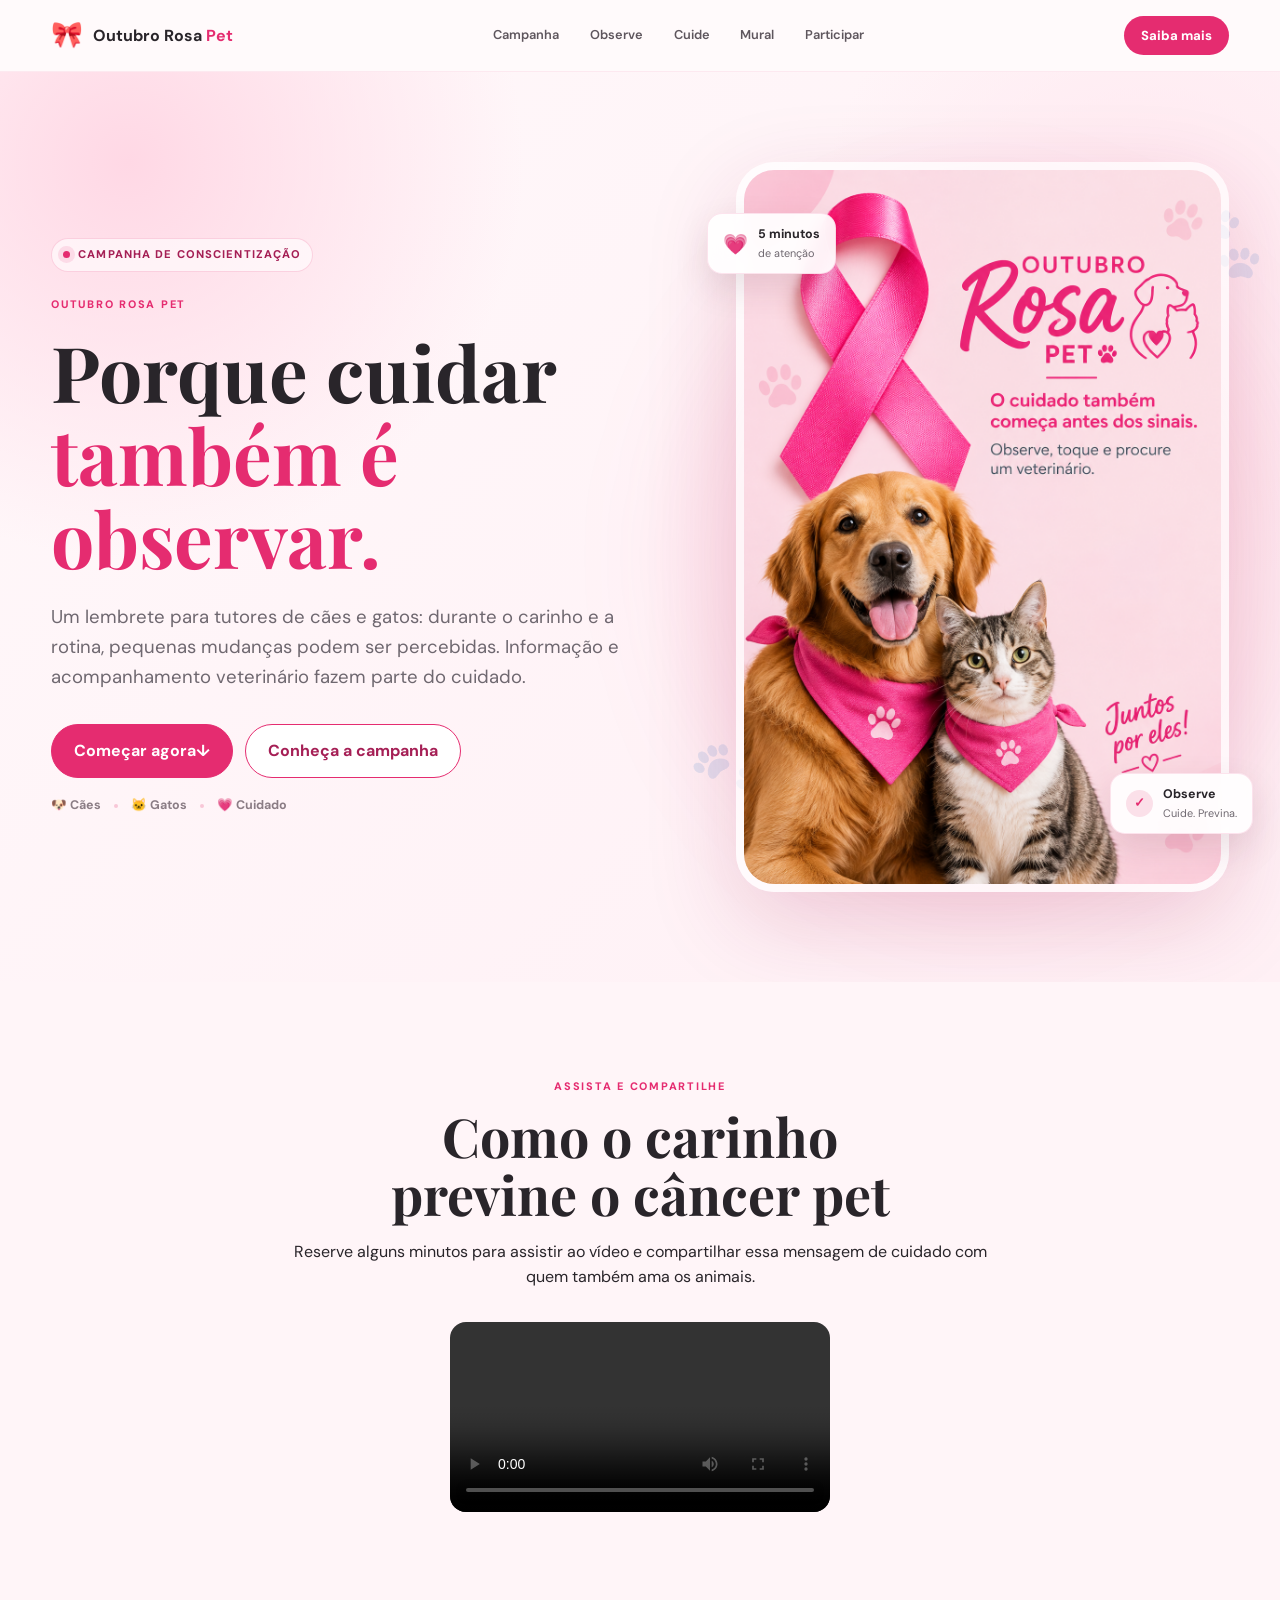
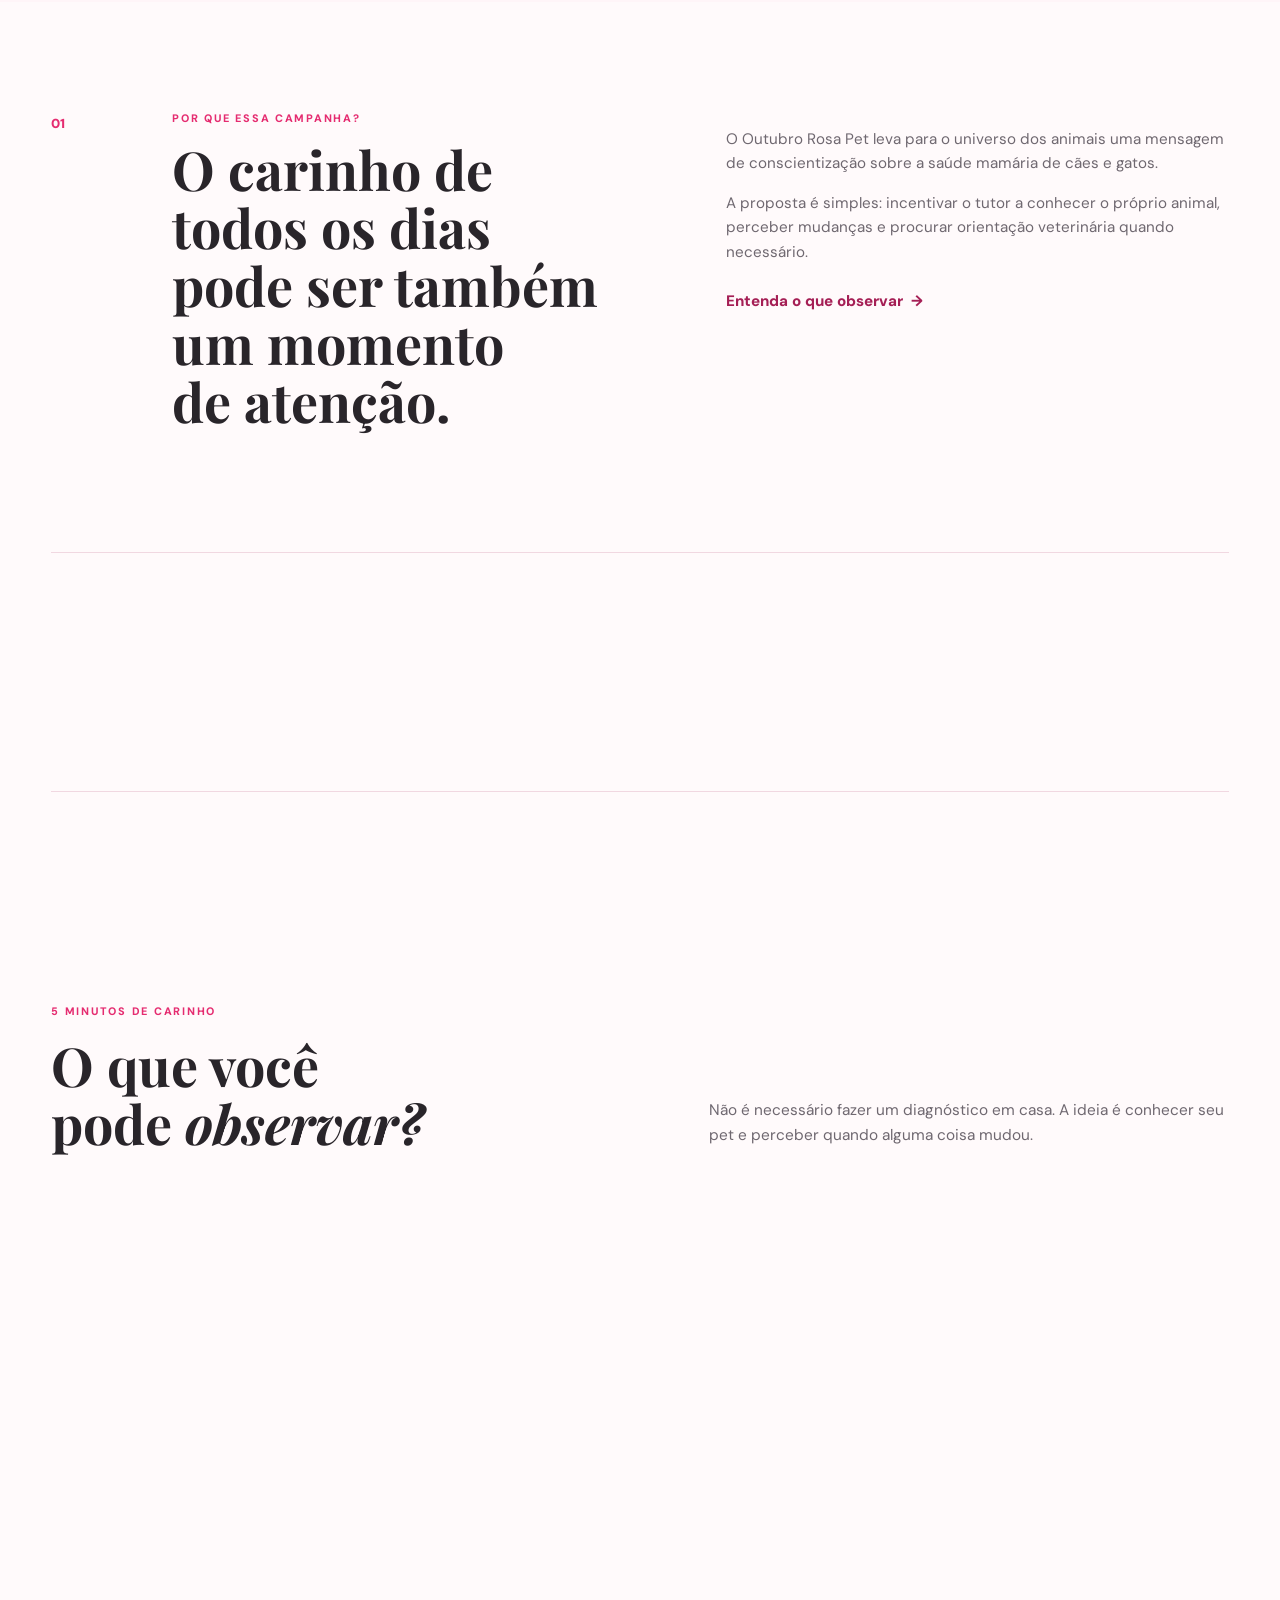
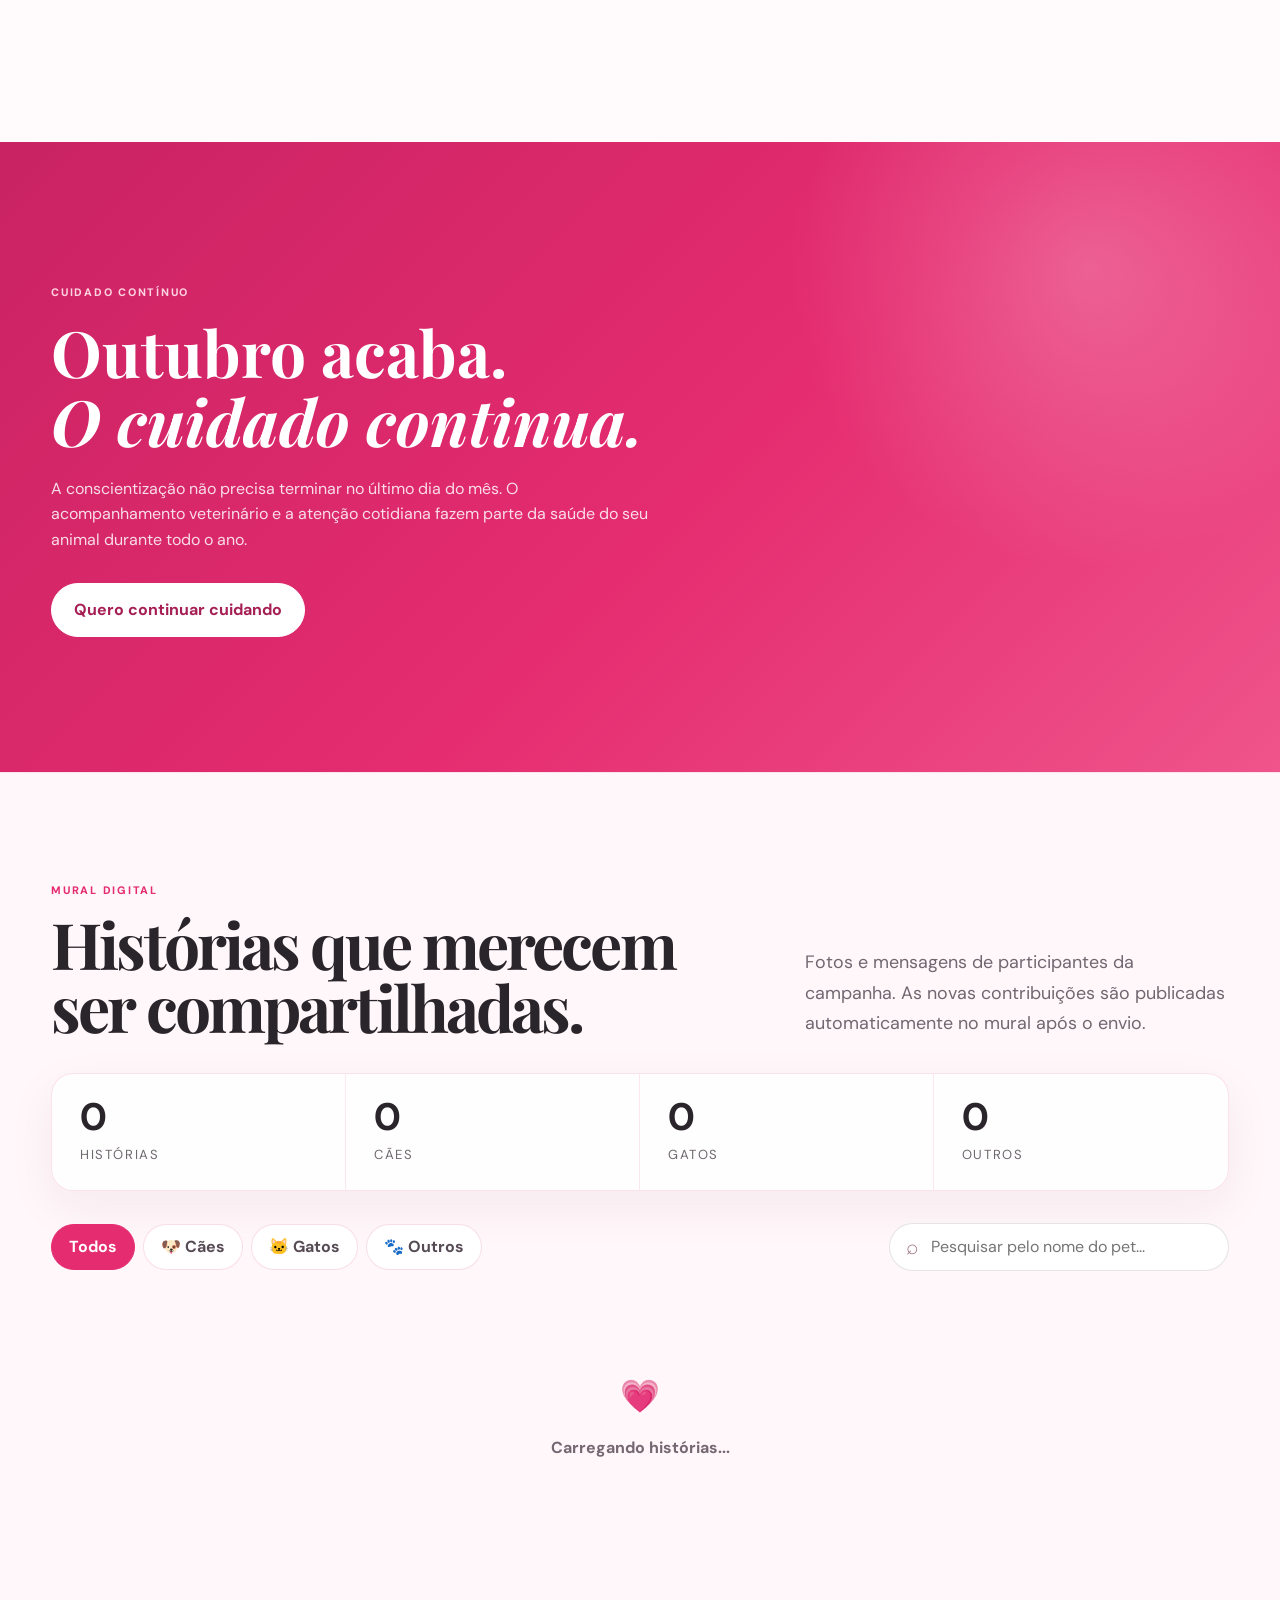
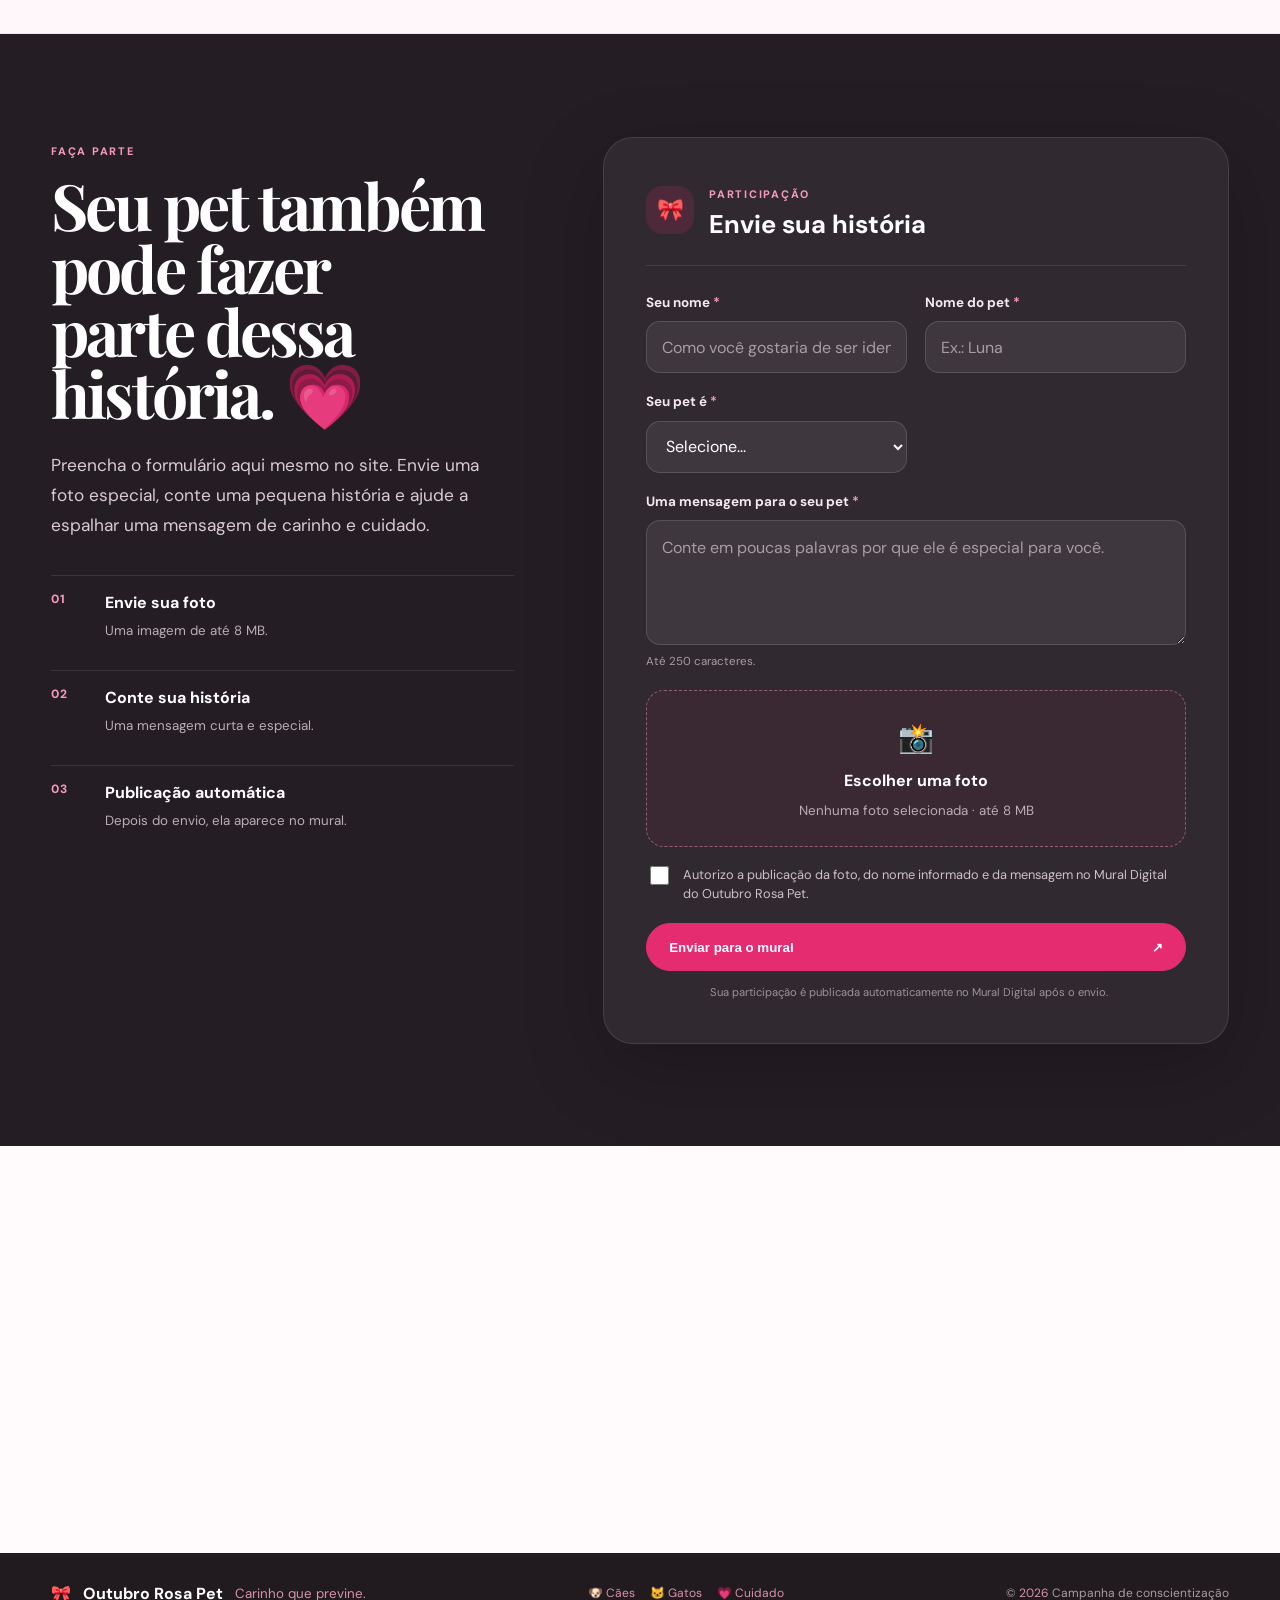
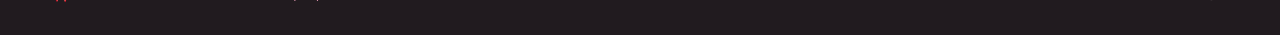
==== commit 88fe3156: "Remove quiz section and add video campaign section Removed quiz section and added a video campaign s" ====
--- a/index.html
+++ b/index.html
@@ -31,7 +31,6 @@
       <a href="#prevencao">Cuide</a>
       <a href="#mural">Mural</a>
       <a href="#participar">Participar</a>
-      <a href="#quiz">Quiz</a>
     </nav>
 
     <a class="header-cta" href="#saiba-mais">Saiba mais</a>
@@ -108,6 +107,28 @@
 
         <div class="decorative-paw paw-one" aria-hidden="true">🐾</div>
         <div class="decorative-paw paw-two" aria-hidden="true">🐾</div>
+      </div>
+    </section>
+
+
+    <!-- VÍDEO DA CAMPANHA -->
+    <section id="video-campanha" aria-labelledby="video-campanha-titulo"
+      style="padding: clamp(3rem, 7vw, 6rem) 1.25rem; background: #fff5f8;">
+      <div style="max-width: 1050px; margin: 0 auto;">
+        <div style="max-width: 720px; margin: 0 auto 2rem; text-align: center;">
+          <span class="eyebrow">ASSISTA E COMPARTILHE</span>
+          <h2 id="video-campanha-titulo" style="margin: .6rem 0 1rem;">Como o carinho previne o câncer pet</h2>
+          <p>Reserve alguns minutos para assistir ao vídeo e compartilhar essa mensagem de cuidado com quem também ama os animais.</p>
+        </div>
+        <div style="width: 100%; max-width: 380px; margin: 0 auto; overflow: hidden; border-radius: 16px; background: transparent;">
+          <video controls playsinline preload="metadata"
+            style="display: block; width: 100%; height: auto; max-height: 75vh; object-fit: contain; background: transparent;"
+            aria-label="Vídeo da campanha Outubro Rosa Pet: Como o Carinho Previne o Câncer Pet">
+            <source src="assets/Como_o_Carinho_Previne_o_C%C3%A2ncer_Pet.mp4" type="video/mp4">
+            Seu navegador não consegue reproduzir este vídeo. Você pode
+            <a href="assets/Como_o_Carinho_Previne_o_C%C3%A2ncer_Pet.mp4">abrir o vídeo diretamente</a>.
+          </video>
+        </div>
       </div>
     </section>
 
@@ -419,77 +440,9 @@
       </div>
     </section>
 
-    <!-- QUIZ -->
-    <section class="quiz-section" id="quiz">
-      <div class="quiz-header">
-        <span class="eyebrow">TESTE RÁPIDO</span>
-        <h2>Você está atento ao seu pet?</h2>
-        <p>Responda 3 perguntas e veja uma mensagem de conscientização.</p>
-      </div>
-
-      <div class="quiz-box" id="quizBox">
-
-        <div class="quiz-progress">
-          <span id="questionNumber">1</span>
-          <div class="progress-track">
-            <div class="progress-bar" id="progressBar"></div>
-          </div>
-          <span>3</span>
-        </div>
-
-        <div class="quiz-question" id="quizQuestion">
-          <span class="question-label">PERGUNTA 01</span>
-          <h3>Você costuma observar seu pet durante os momentos de carinho?</h3>
-
-          <div class="quiz-options">
-            <button type="button" data-answer="yes">Sim, com frequência</button>
-            <button type="button" data-answer="sometimes">Às vezes</button>
-            <button type="button" data-answer="no">Ainda não</button>
-          </div>
-        </div>
-
-        <div class="quiz-result" id="quizResult" hidden>
-          <div class="result-icon">🌸</div>
-          <span class="eyebrow">MENSAGEM PARA VOCÊ</span>
-          <h3>O cuidado começa na atenção.</h3>
-          <p>
-            Continue observando seu animal e mantenha o acompanhamento com
-            um médico-veterinário. Pequenas atitudes fazem parte de uma rotina de cuidado.
-          </p>
-          <button type="button" class="button primary" id="restartQuiz">
-            Refazer o quiz
-          </button>
-        </div>
-
-      </div>
-    </section>
-
-    <!-- QR / CTA -->
-    <section class="final-cta" id="saiba-mais">
-      <div class="cta-content">
-        <div class="cta-copy">
-          <span class="eyebrow">COMPARTILHE ESSA IDEIA</span>
-          <h2>Uma informação pode chegar a quem precisa.</h2>
-          <p>
-            Participe diretamente pelo formulário desta página ou use o QR Code para
-            compartilhar a campanha com outras pessoas.
-          </p>
-
-          <div class="cta-tags">
-            <span>🐾 Informação</span>
-            <span>💗 Cuidado</span>
-            <span>🌸 Conscientização</span>
-          </div>
-        </div>
-
-        <div class="qr-card">
-          <div class="qr-label">APONTE A CÂMERA</div>
-          <img src="assets/qrcode-demo.svg" alt="QR Code demonstrativo da campanha">
-          <strong>Compartilhe a campanha</strong>
-          <small>QR Code demonstrativo</small>
-        </div>
-      </div>
-    </section>
+
+
+    <!-- Seção de QR Code removida -->
 
     <!-- SOURCES -->
     <section class="responsibility">
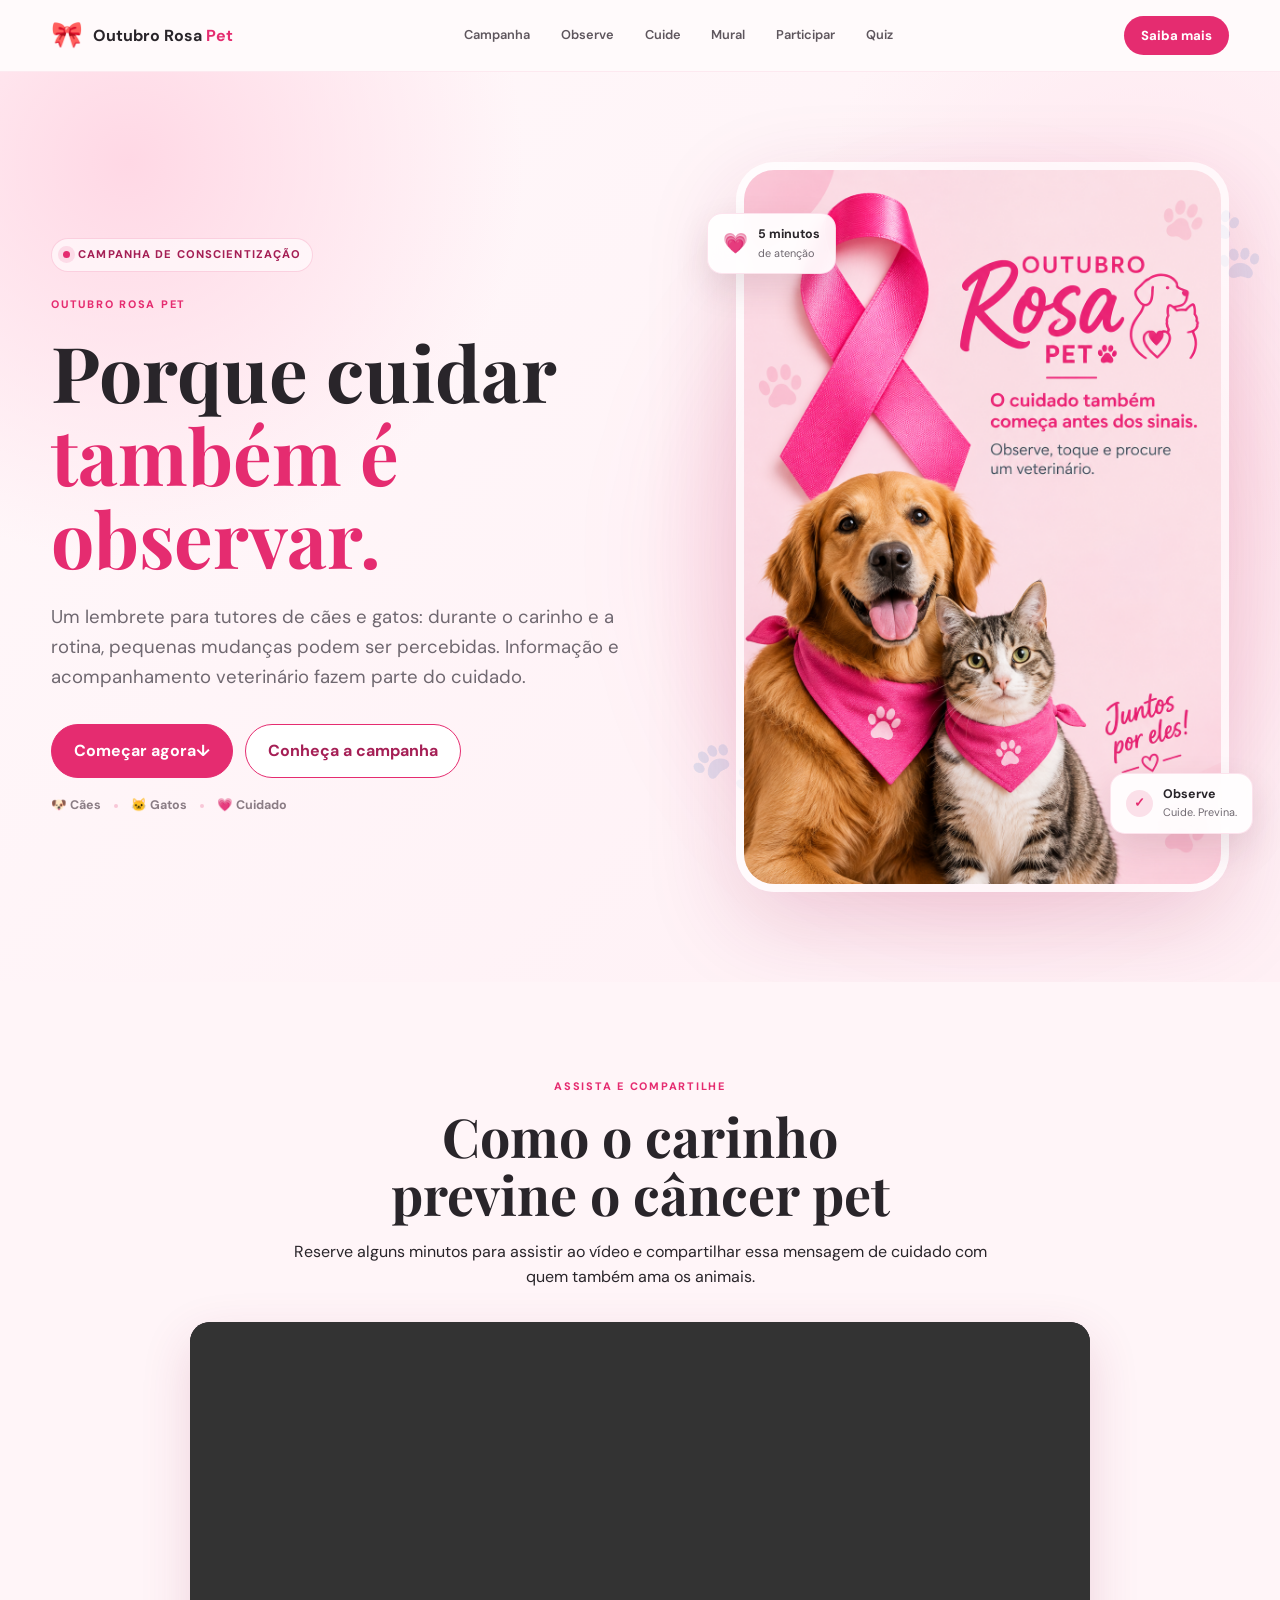
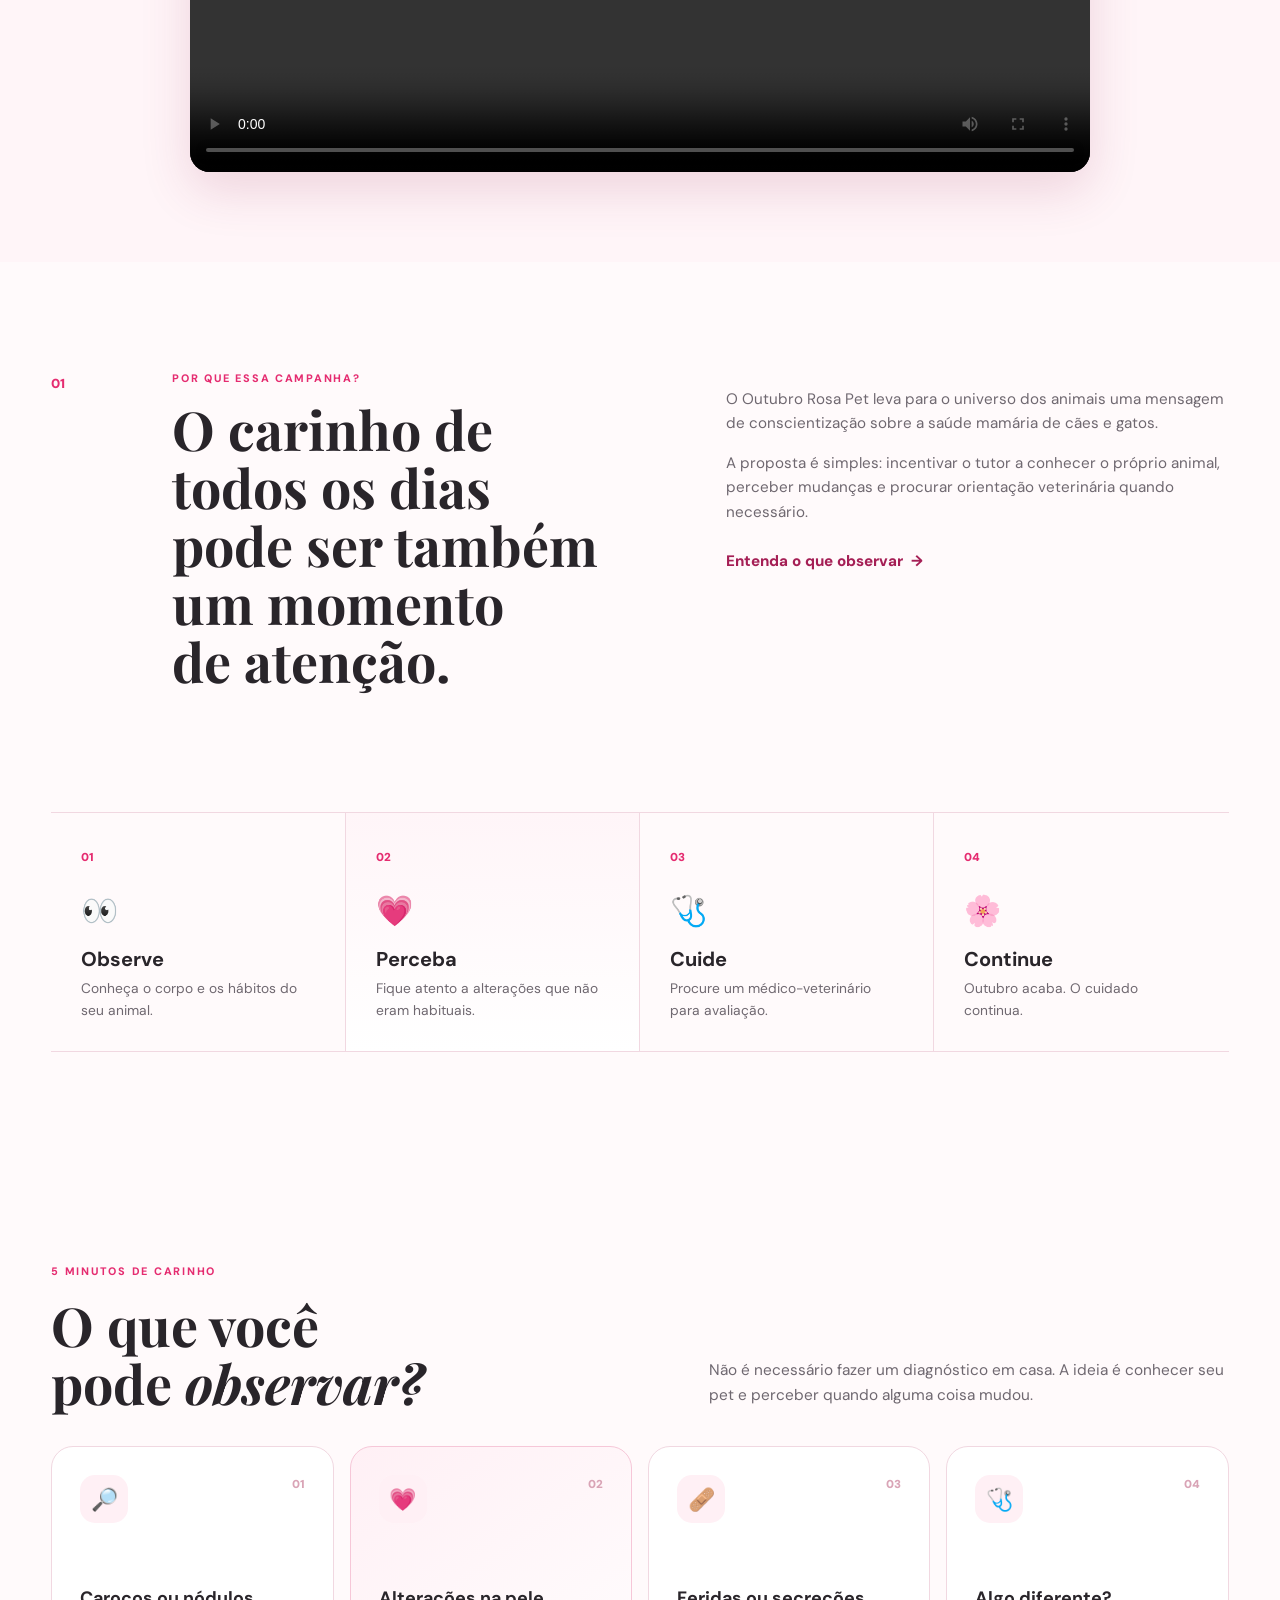
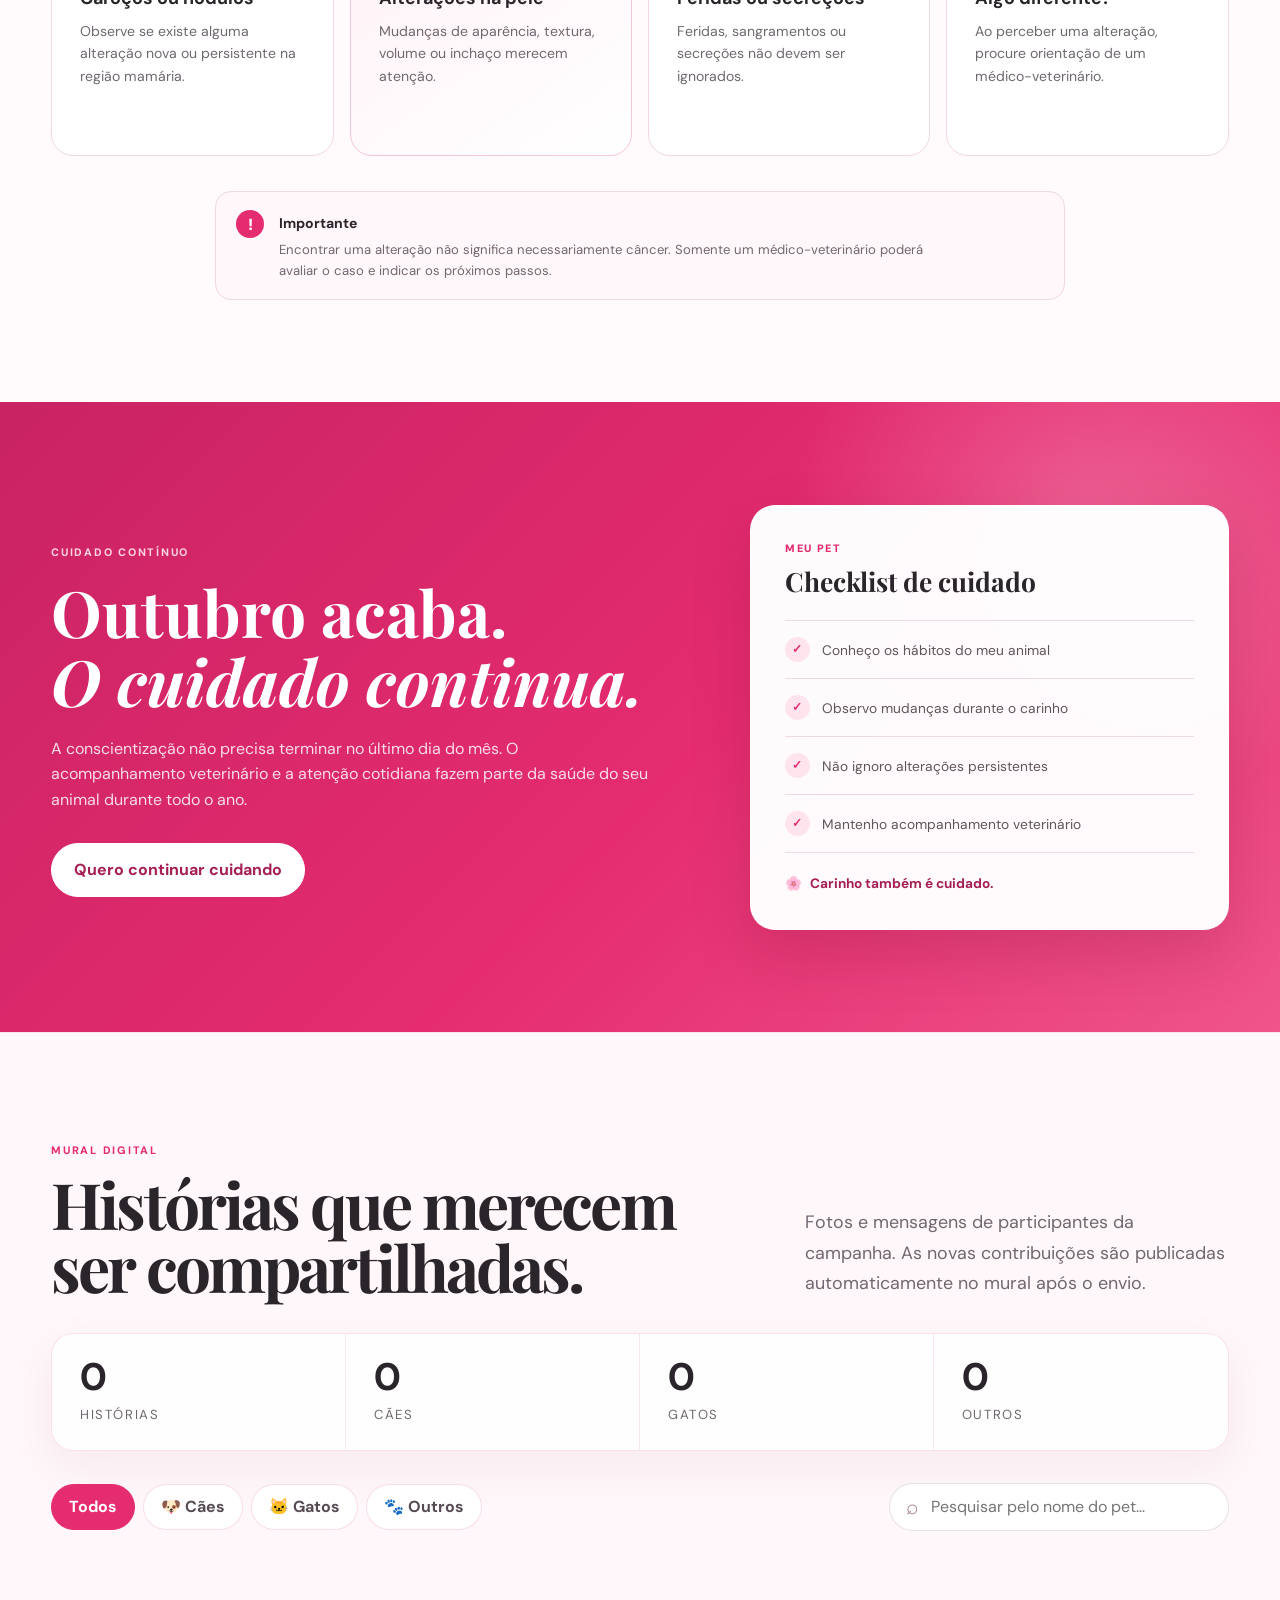
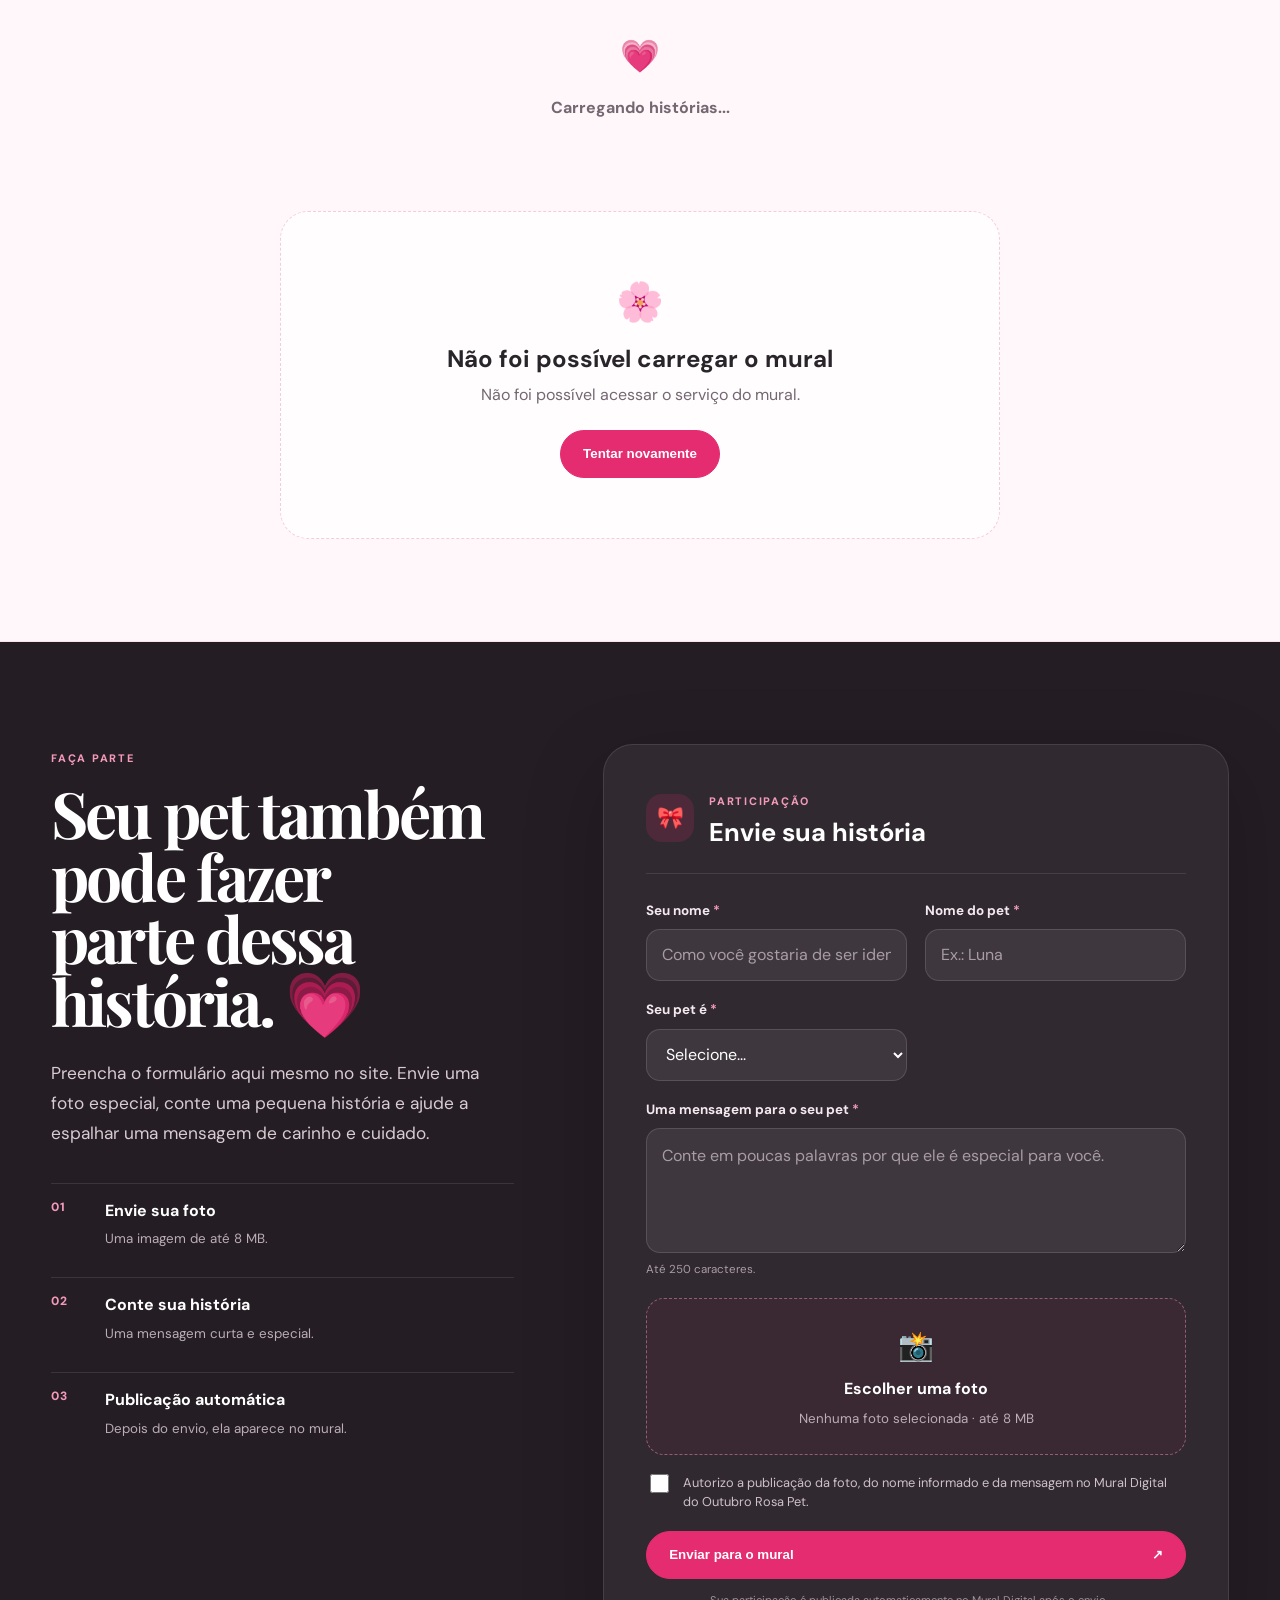
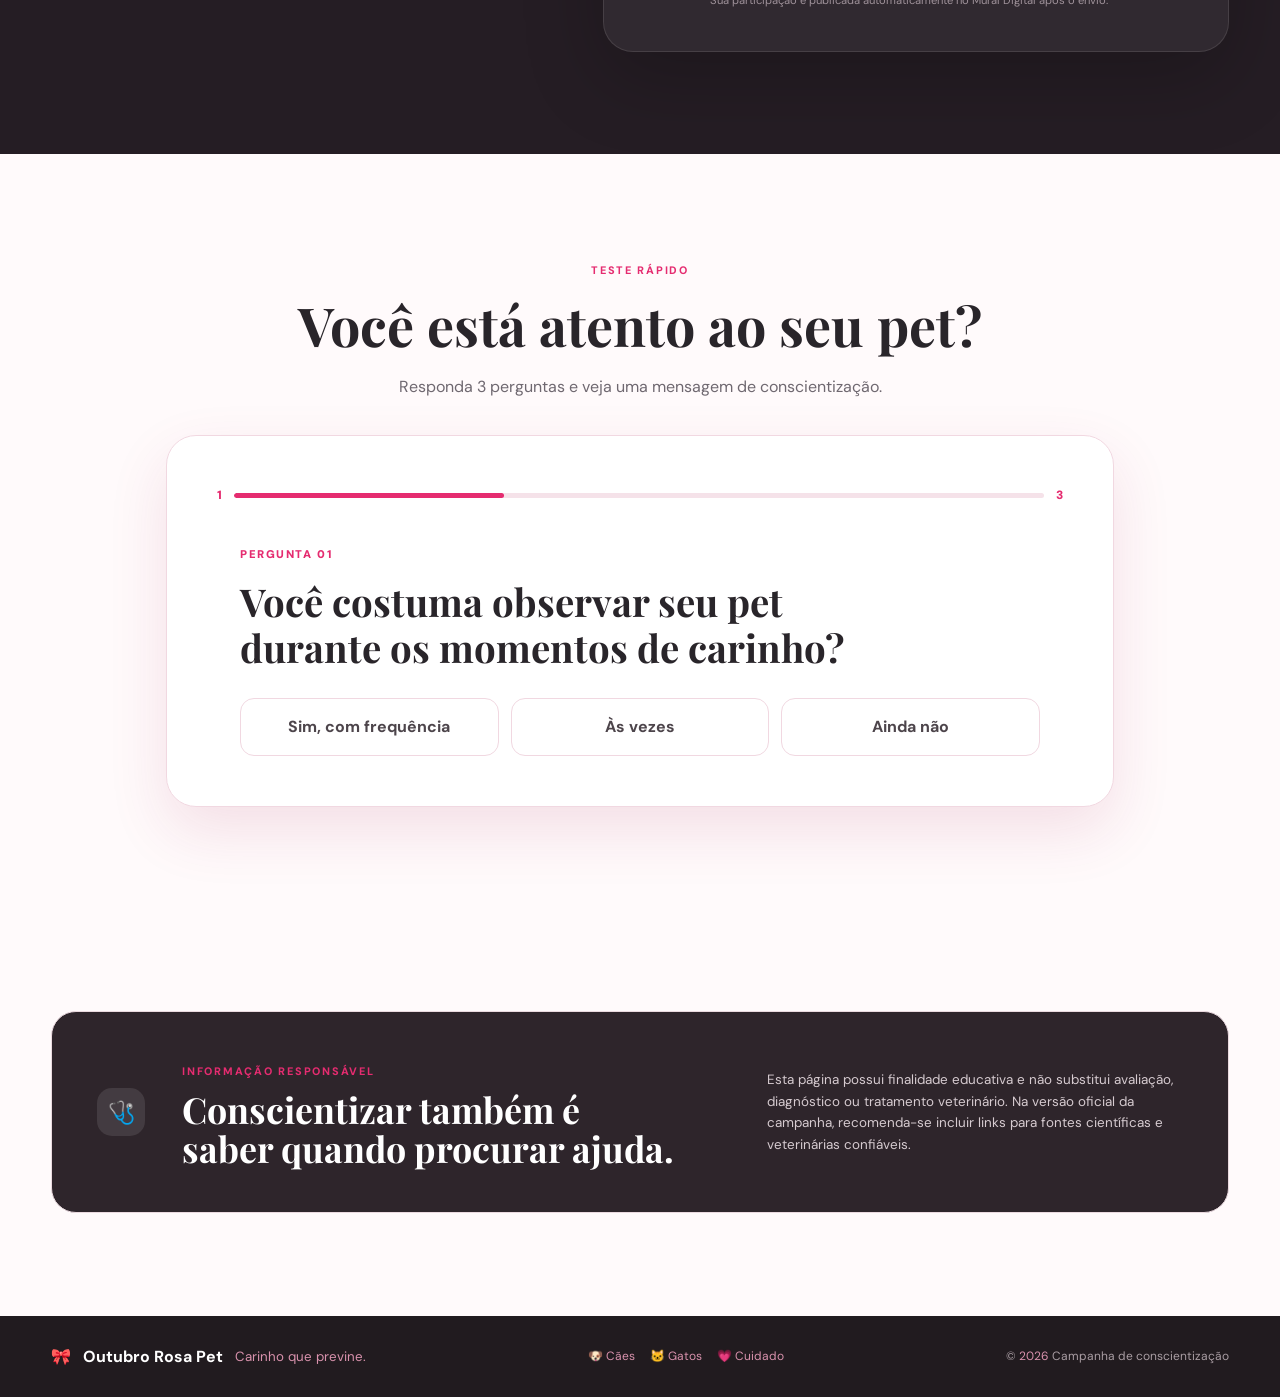
==== commit 7bbec7ee: "Add quiz section for pet care engagement Added a quiz section to engage users with questions about t" ====
--- a/index.html
+++ b/index.html
@@ -31,6 +31,7 @@
       <a href="#prevencao">Cuide</a>
       <a href="#mural">Mural</a>
       <a href="#participar">Participar</a>
+      <a href="#quiz">Quiz</a>
     </nav>
 
     <a class="header-cta" href="#saiba-mais">Saiba mais</a>
@@ -120,9 +121,9 @@
           <h2 id="video-campanha-titulo" style="margin: .6rem 0 1rem;">Como o carinho previne o câncer pet</h2>
           <p>Reserve alguns minutos para assistir ao vídeo e compartilhar essa mensagem de cuidado com quem também ama os animais.</p>
         </div>
-        <div style="width: 100%; max-width: 380px; margin: 0 auto; overflow: hidden; border-radius: 16px; background: transparent;">
+        <div style="max-width: 900px; margin: 0 auto; overflow: hidden; border-radius: 20px; background: #1f1720; box-shadow: 0 18px 50px rgba(150, 35, 80, .16);">
           <video controls playsinline preload="metadata"
-            style="display: block; width: 100%; height: auto; max-height: 75vh; object-fit: contain; background: transparent;"
+            style="display: block; width: 100%; height: auto; max-height: 70vh;"
             aria-label="Vídeo da campanha Outubro Rosa Pet: Como o Carinho Previne o Câncer Pet">
             <source src="assets/Como_o_Carinho_Previne_o_C%C3%A2ncer_Pet.mp4" type="video/mp4">
             Seu navegador não consegue reproduzir este vídeo. Você pode
@@ -440,7 +441,50 @@
       </div>
     </section>
 
-
+    <!-- QUIZ -->
+    <section class="quiz-section" id="quiz">
+      <div class="quiz-header">
+        <span class="eyebrow">TESTE RÁPIDO</span>
+        <h2>Você está atento ao seu pet?</h2>
+        <p>Responda 3 perguntas e veja uma mensagem de conscientização.</p>
+      </div>
+
+      <div class="quiz-box" id="quizBox">
+
+        <div class="quiz-progress">
+          <span id="questionNumber">1</span>
+          <div class="progress-track">
+            <div class="progress-bar" id="progressBar"></div>
+          </div>
+          <span>3</span>
+        </div>
+
+        <div class="quiz-question" id="quizQuestion">
+          <span class="question-label">PERGUNTA 01</span>
+          <h3>Você costuma observar seu pet durante os momentos de carinho?</h3>
+
+          <div class="quiz-options">
+            <button type="button" data-answer="yes">Sim, com frequência</button>
+            <button type="button" data-answer="sometimes">Às vezes</button>
+            <button type="button" data-answer="no">Ainda não</button>
+          </div>
+        </div>
+
+        <div class="quiz-result" id="quizResult" hidden>
+          <div class="result-icon">🌸</div>
+          <span class="eyebrow">MENSAGEM PARA VOCÊ</span>
+          <h3>O cuidado começa na atenção.</h3>
+          <p>
+            Continue observando seu animal e mantenha o acompanhamento com
+            um médico-veterinário. Pequenas atitudes fazem parte de uma rotina de cuidado.
+          </p>
+          <button type="button" class="button primary" id="restartQuiz">
+            Refazer o quiz
+          </button>
+        </div>
+
+      </div>
+    </section>
 
     <!-- Seção de QR Code removida -->
 
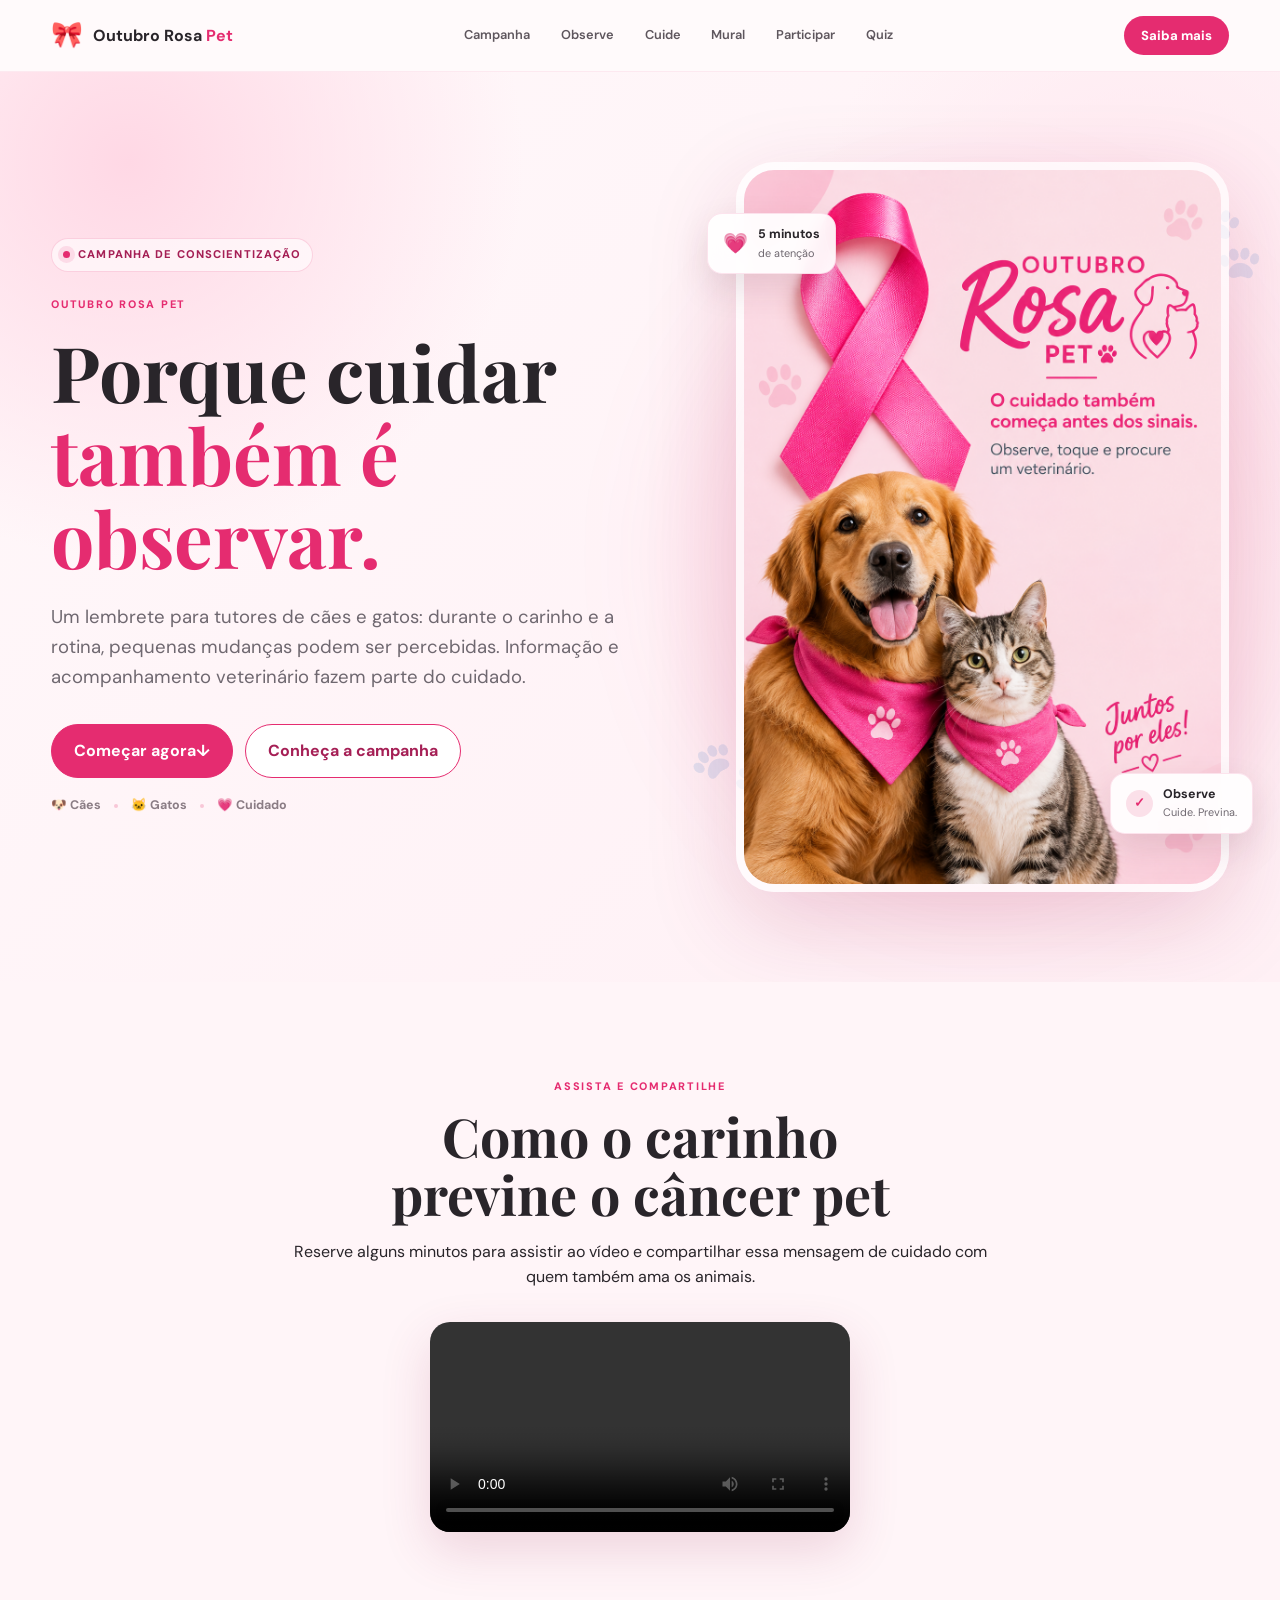
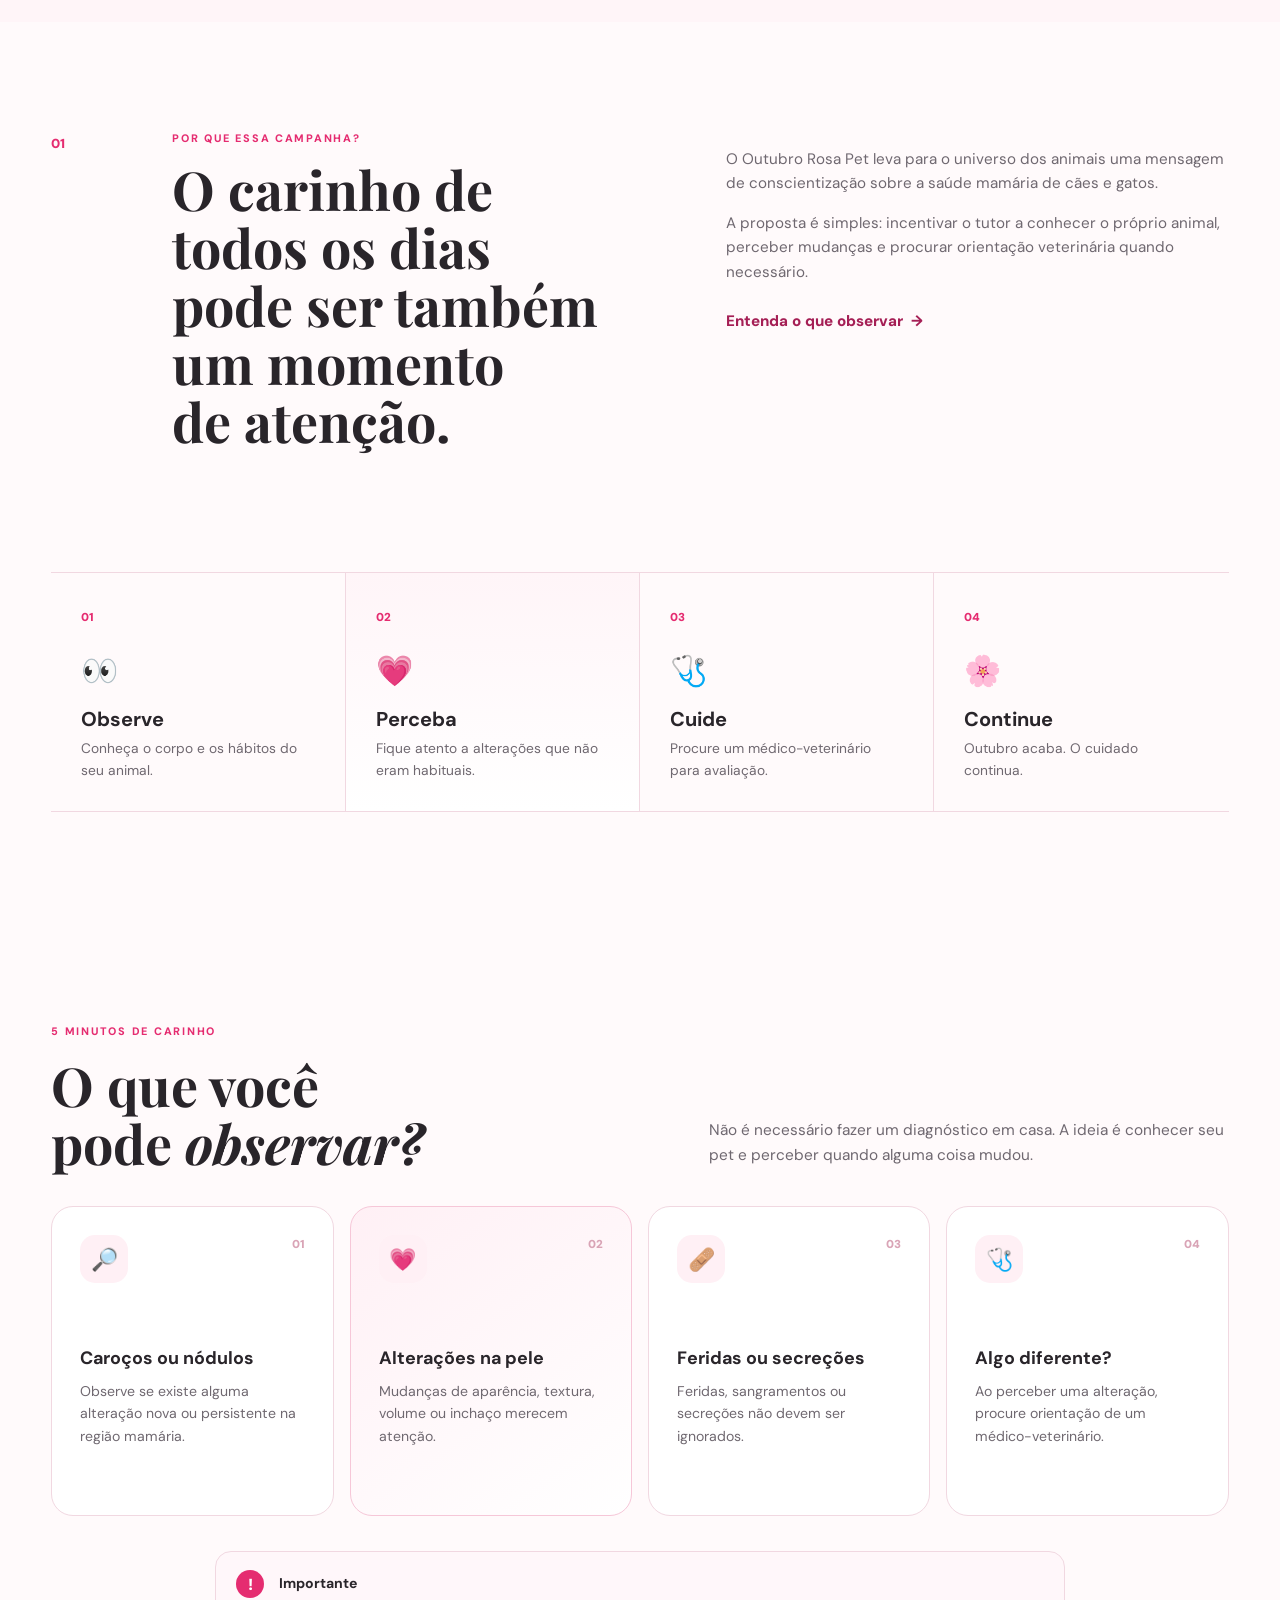
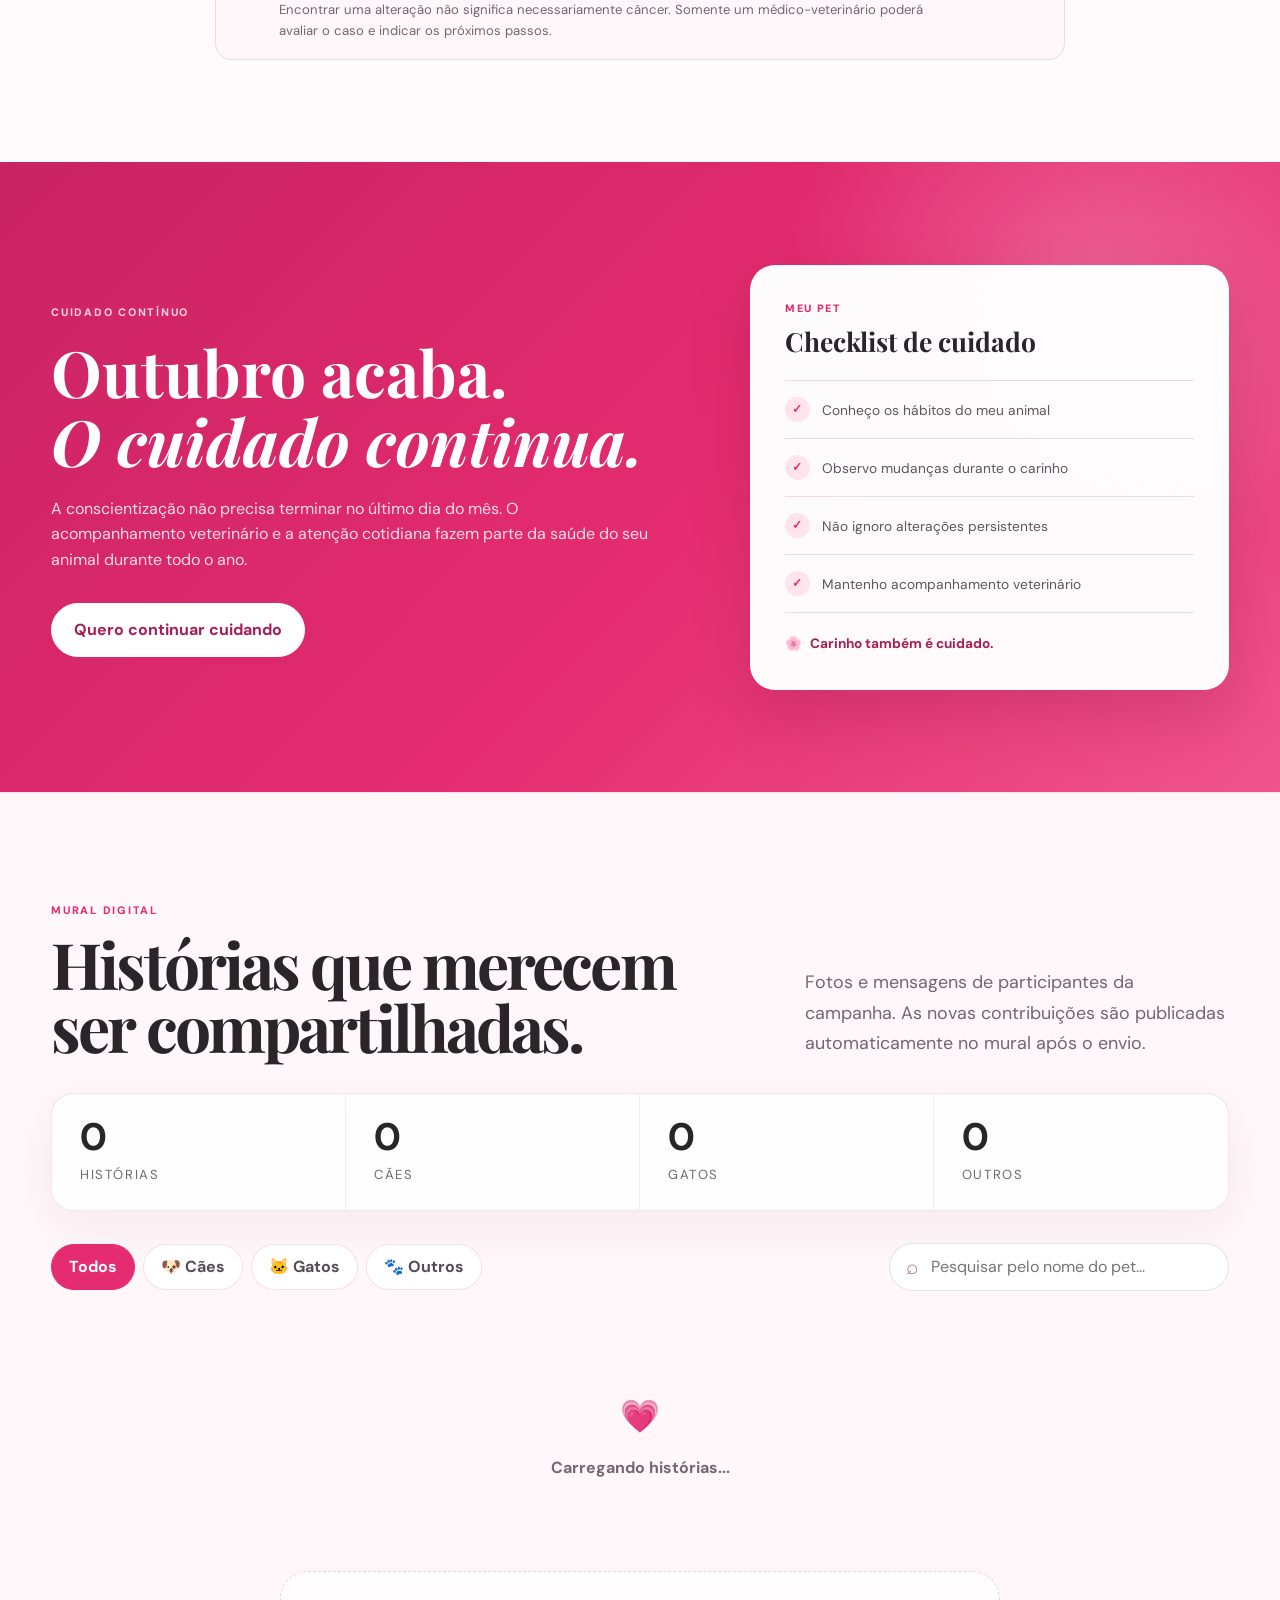
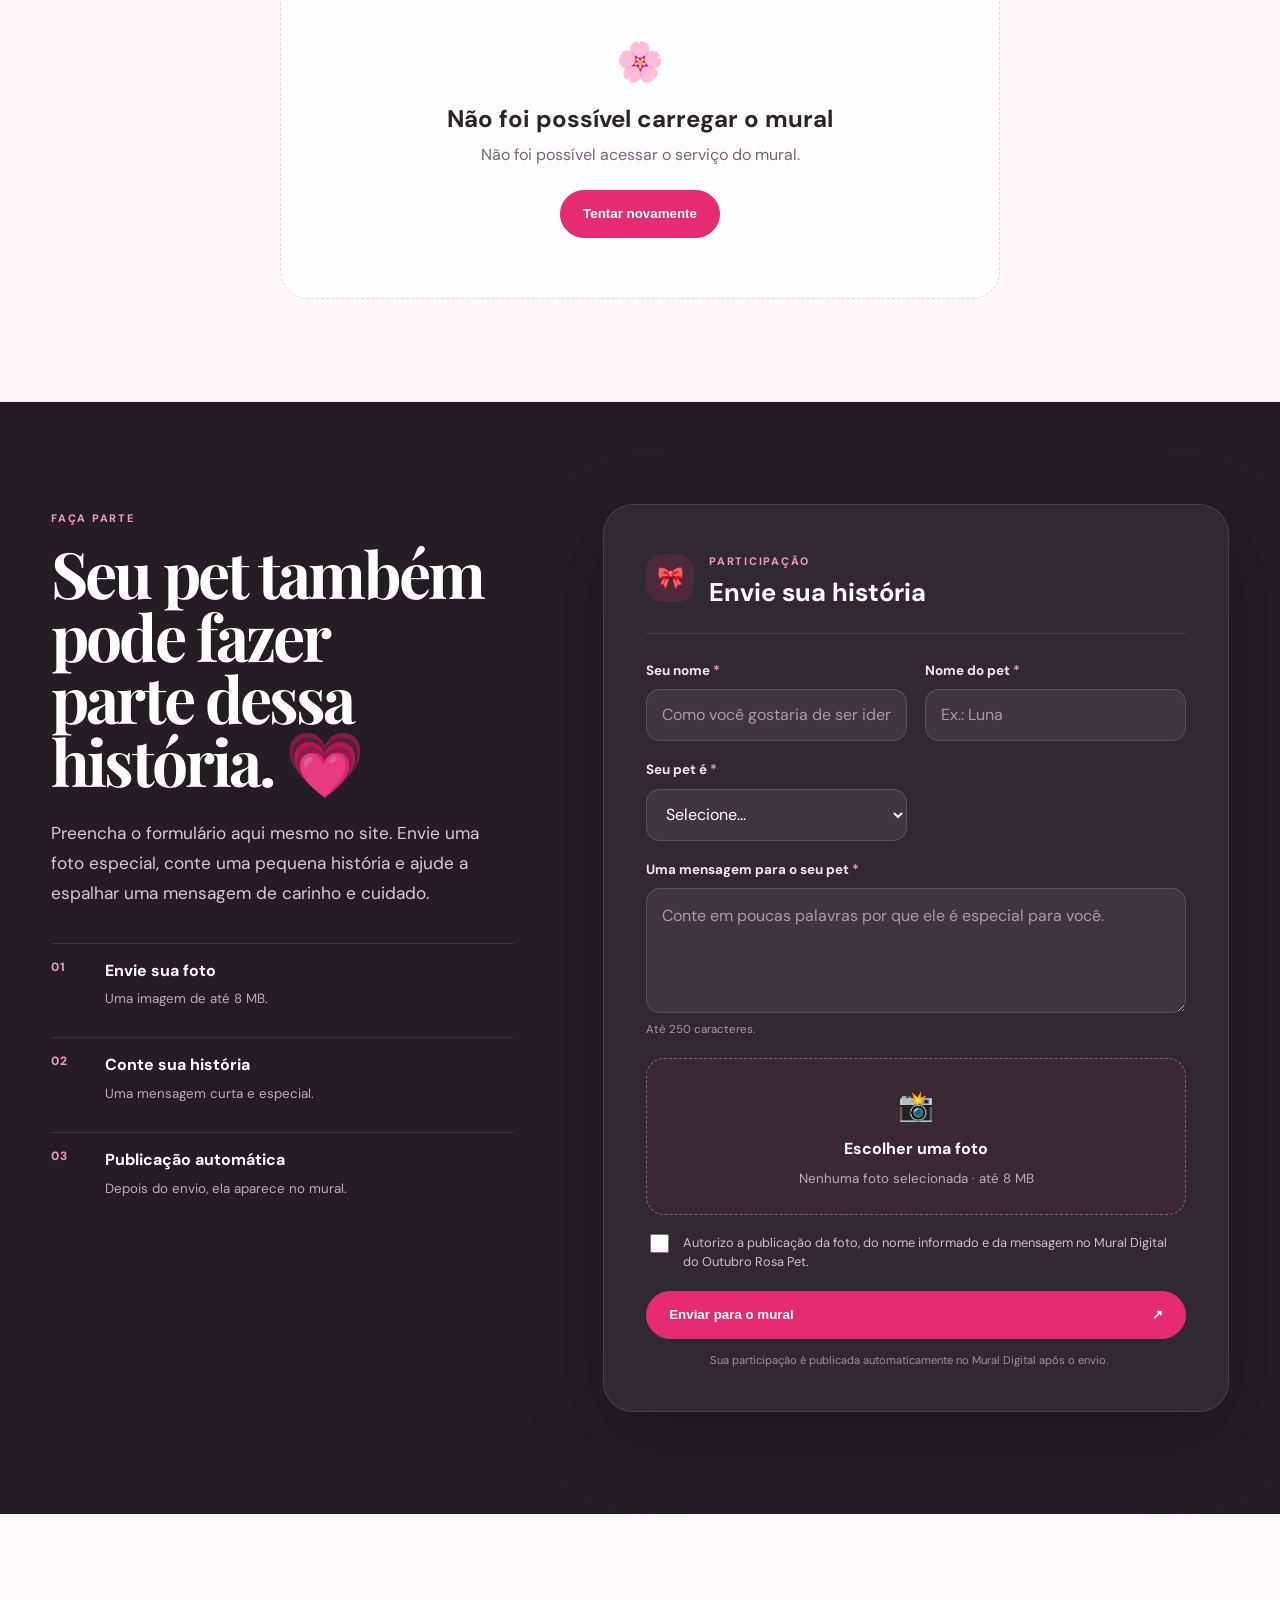
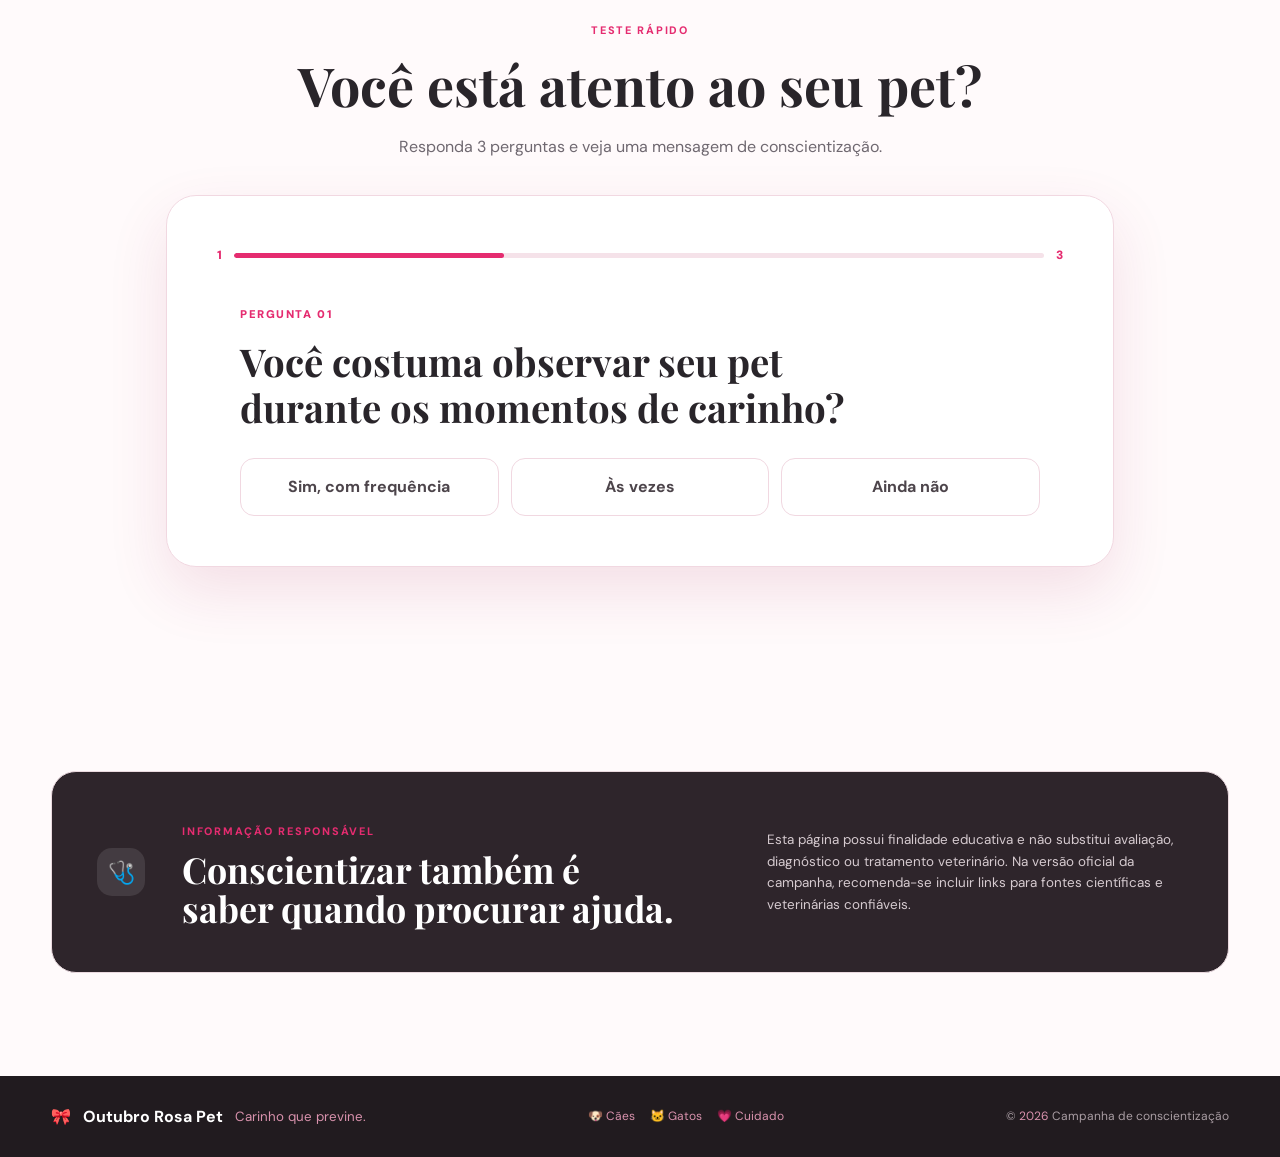
==== commit e18dfefd: "Revise video section layout and styling Updated video container styles and dimensions." ====
--- a/index.html
+++ b/index.html
@@ -121,15 +121,18 @@
           <h2 id="video-campanha-titulo" style="margin: .6rem 0 1rem;">Como o carinho previne o câncer pet</h2>
           <p>Reserve alguns minutos para assistir ao vídeo e compartilhar essa mensagem de cuidado com quem também ama os animais.</p>
         </div>
-        <div style="max-width: 900px; margin: 0 auto; overflow: hidden; border-radius: 20px; background: #1f1720; box-shadow: 0 18px 50px rgba(150, 35, 80, .16);">
-          <video controls playsinline preload="metadata"
-            style="display: block; width: 100%; height: auto; max-height: 70vh;"
-            aria-label="Vídeo da campanha Outubro Rosa Pet: Como o Carinho Previne o Câncer Pet">
-            <source src="assets/Como_o_Carinho_Previne_o_C%C3%A2ncer_Pet.mp4" type="video/mp4">
-            Seu navegador não consegue reproduzir este vídeo. Você pode
-            <a href="assets/Como_o_Carinho_Previne_o_C%C3%A2ncer_Pet.mp4">abrir o vídeo diretamente</a>.
-          </video>
-        </div>
+        <div style="max-width: 420px; width: 100%; margin: 0 auto; overflow: hidden; border-radius: 20px; background: #fff5f8; box-shadow: 0 18px 50px rgba(150, 35, 80, .16);">
+  <video
+    controls
+    playsinline
+    preload="metadata"
+    style="display: block; width: 100%; height: auto; max-height: none; object-fit: contain;"
+    aria-label="Vídeo da campanha Outubro Rosa Pet: Como o Carinho Previne o Câncer Pet"
+  >
+    <source src="assets/Como_o_Carinho_Previne_o_C%C3%A2ncer_Pet.mp4" type="video/mp4">
+    Seu navegador não consegue reproduzir este vídeo.
+  </video>
+</div>
       </div>
     </section>
 
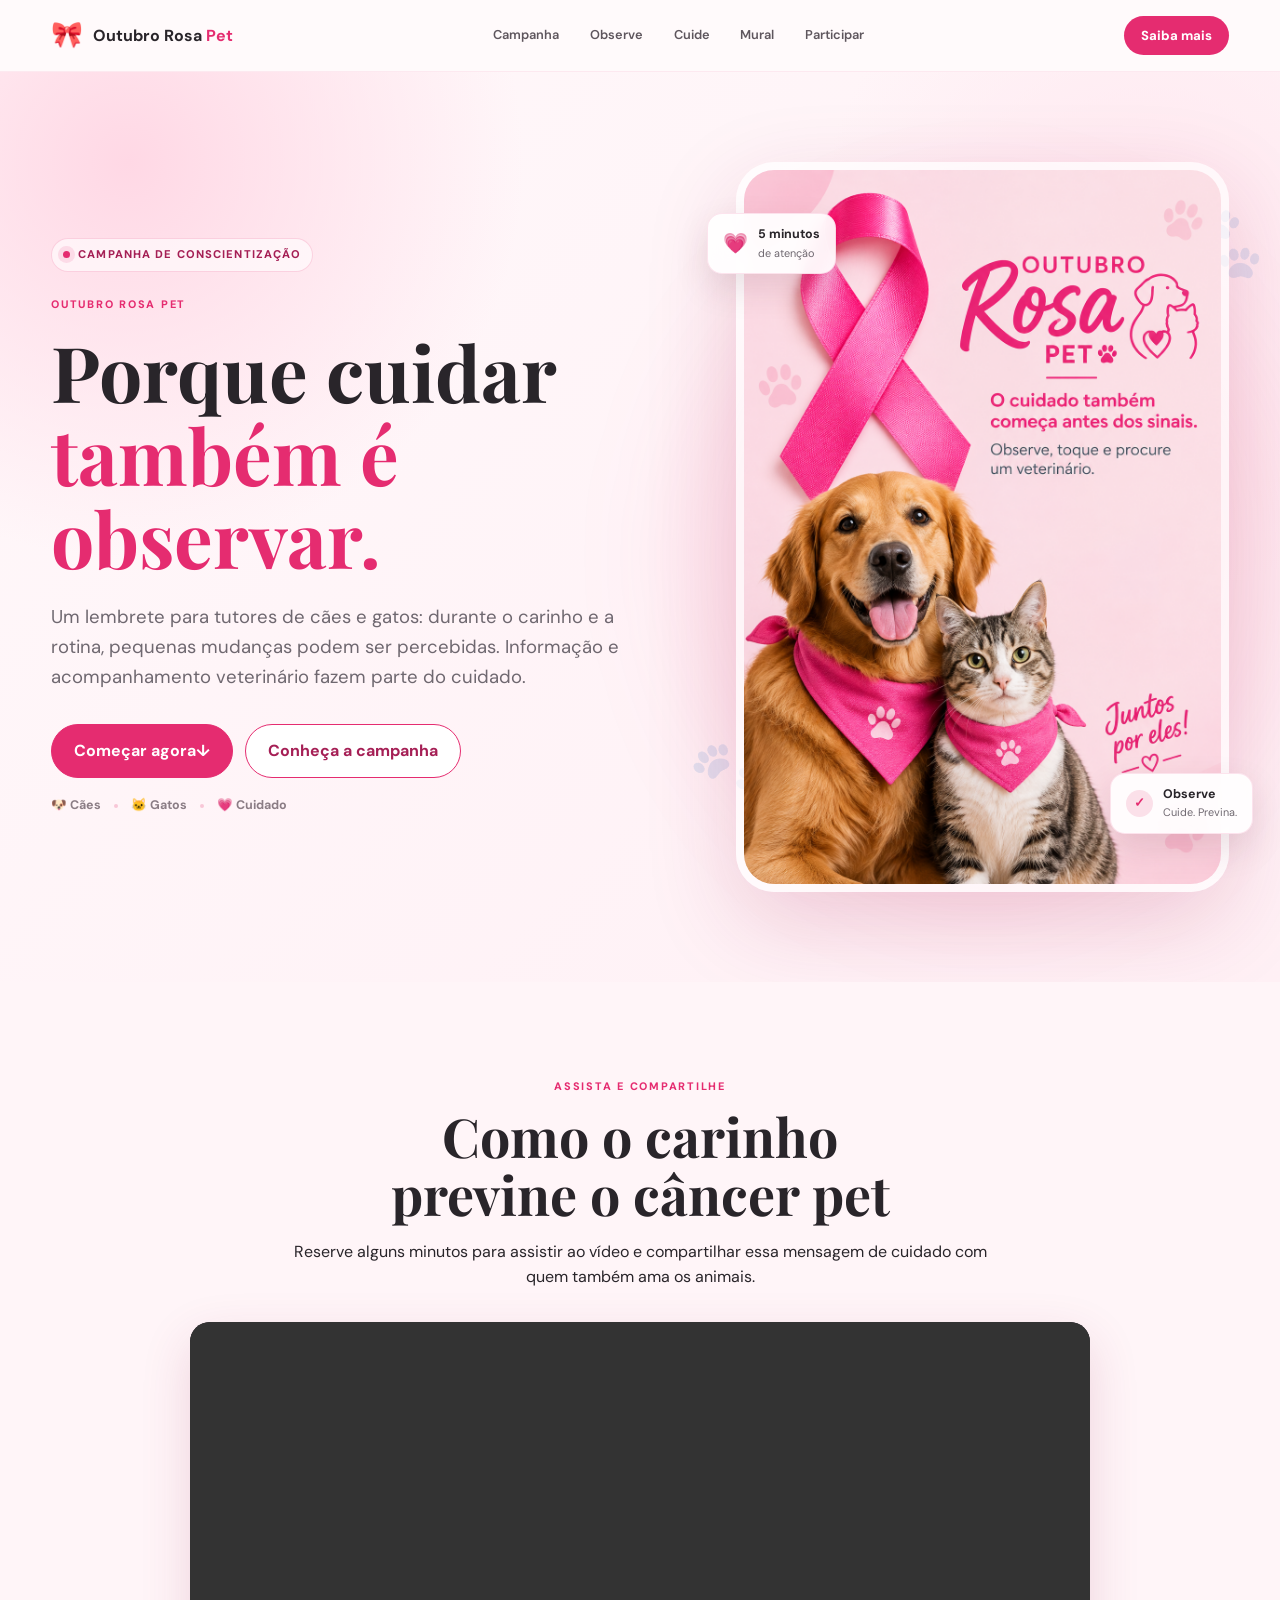
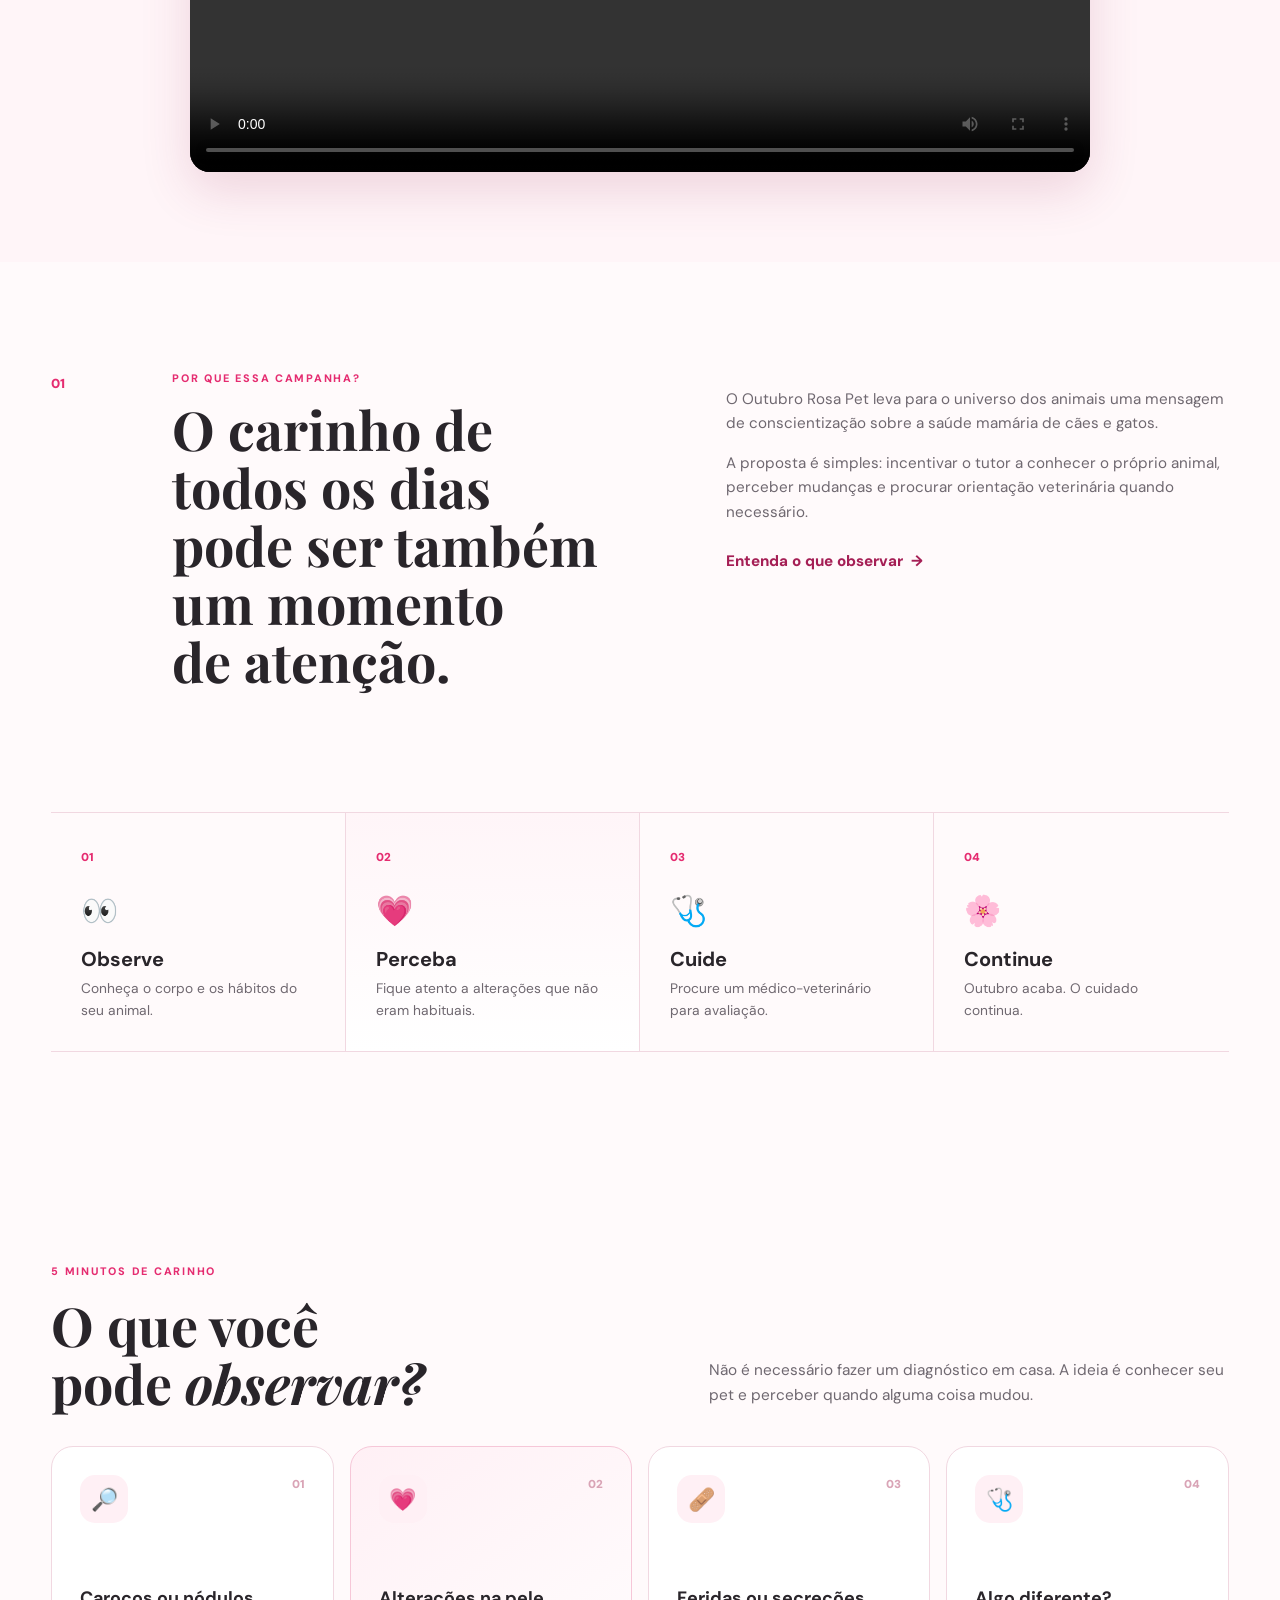
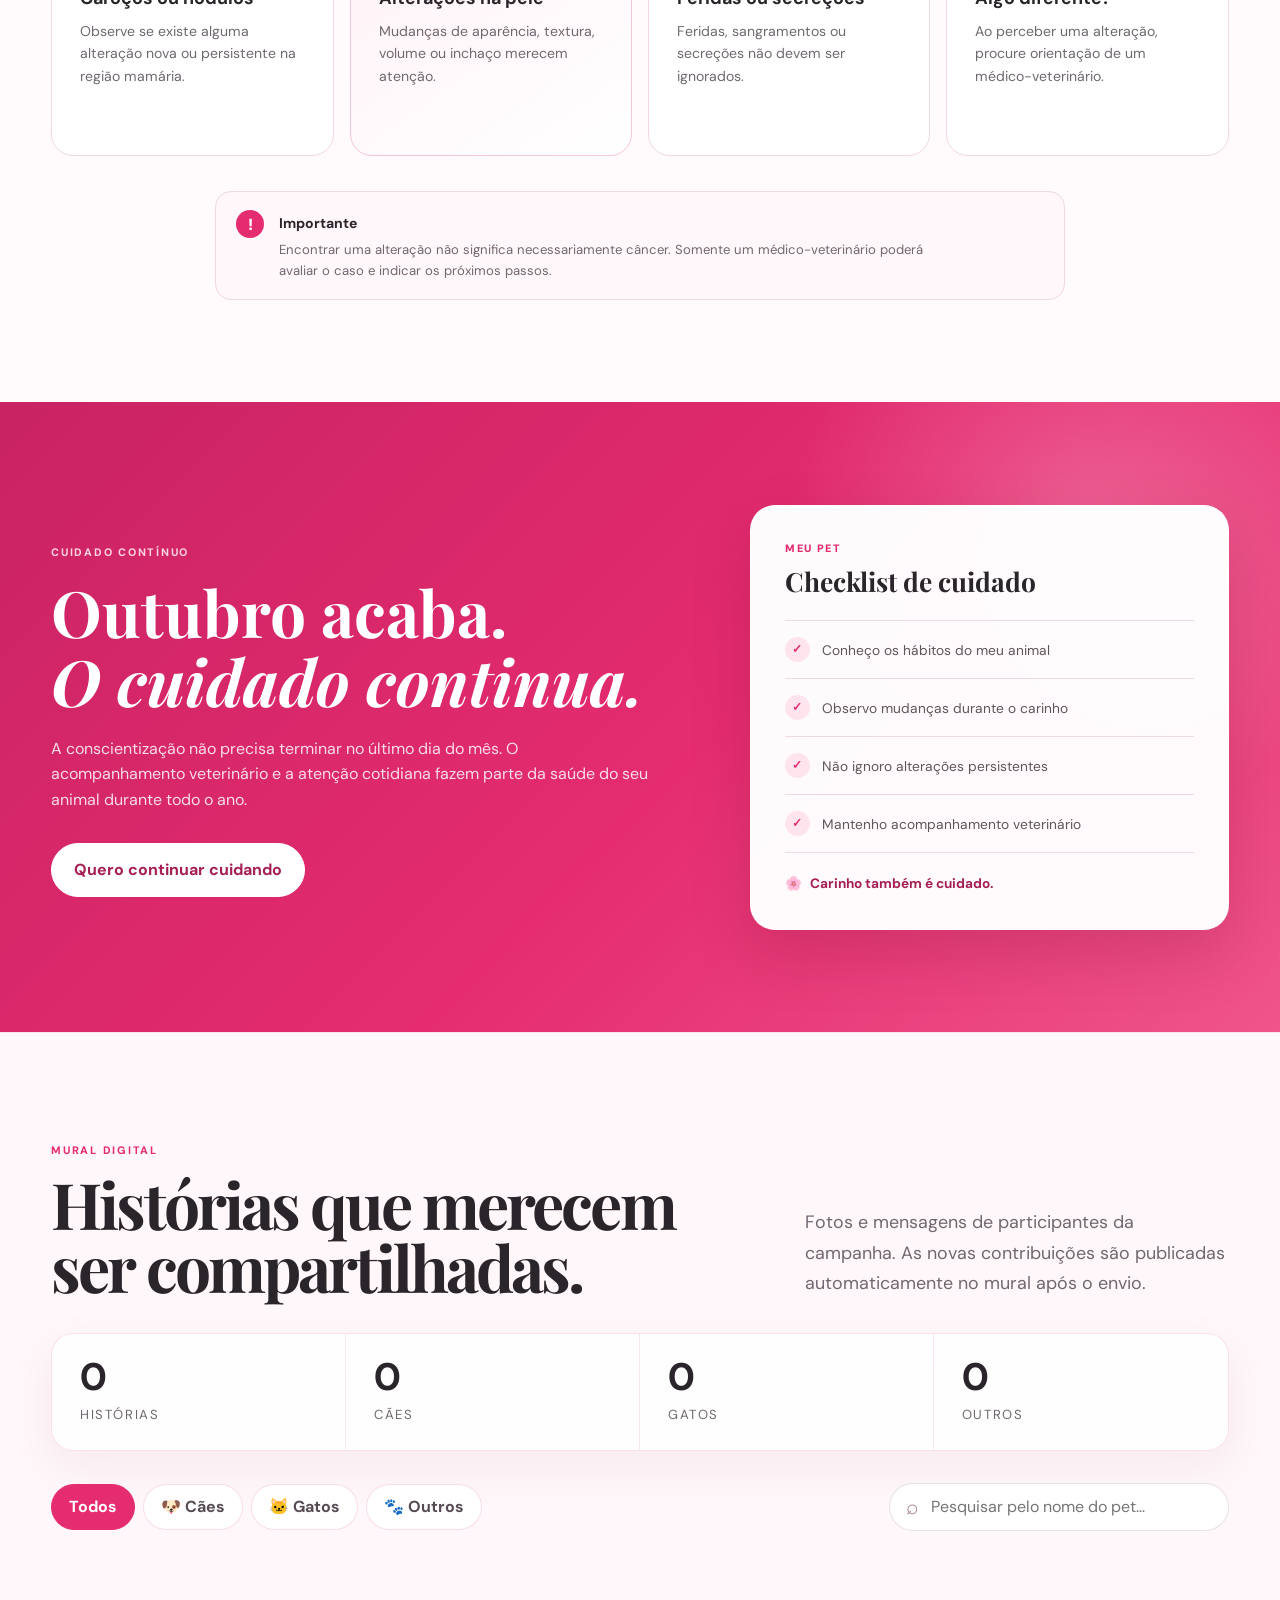
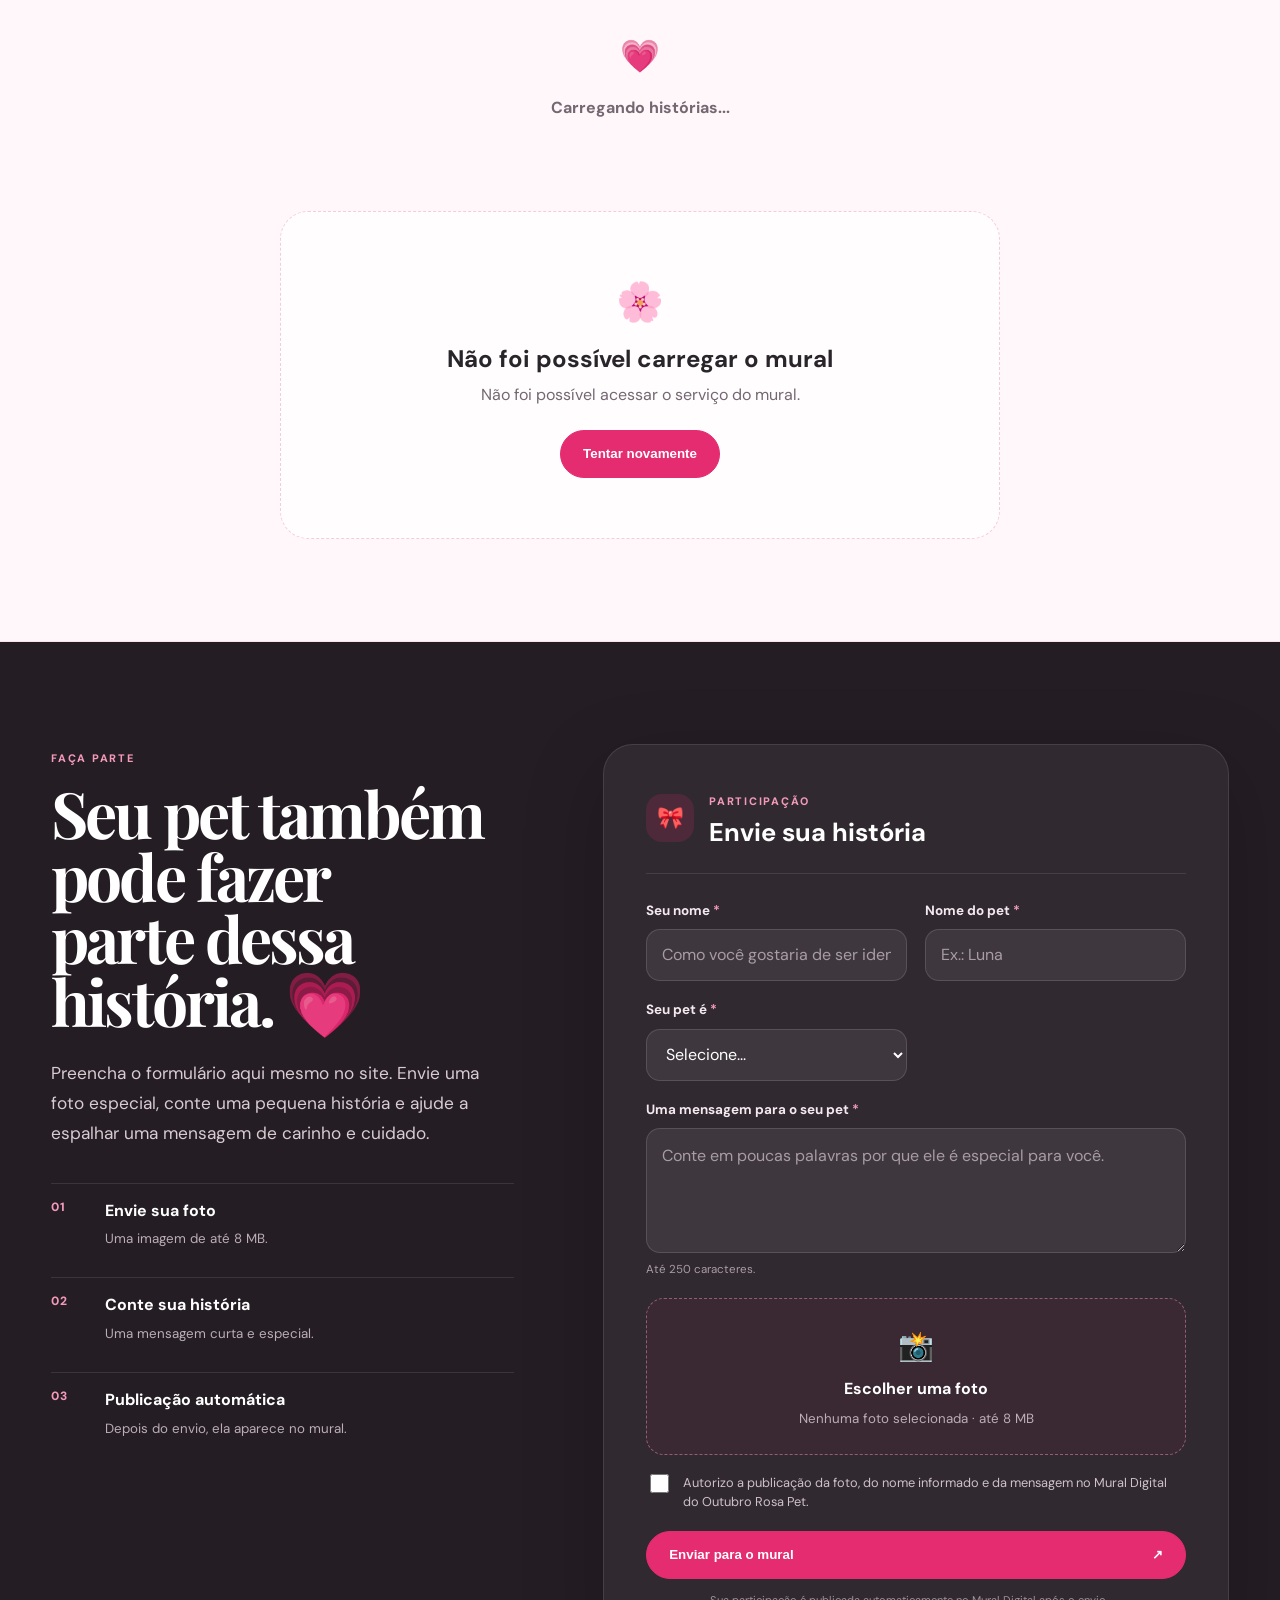
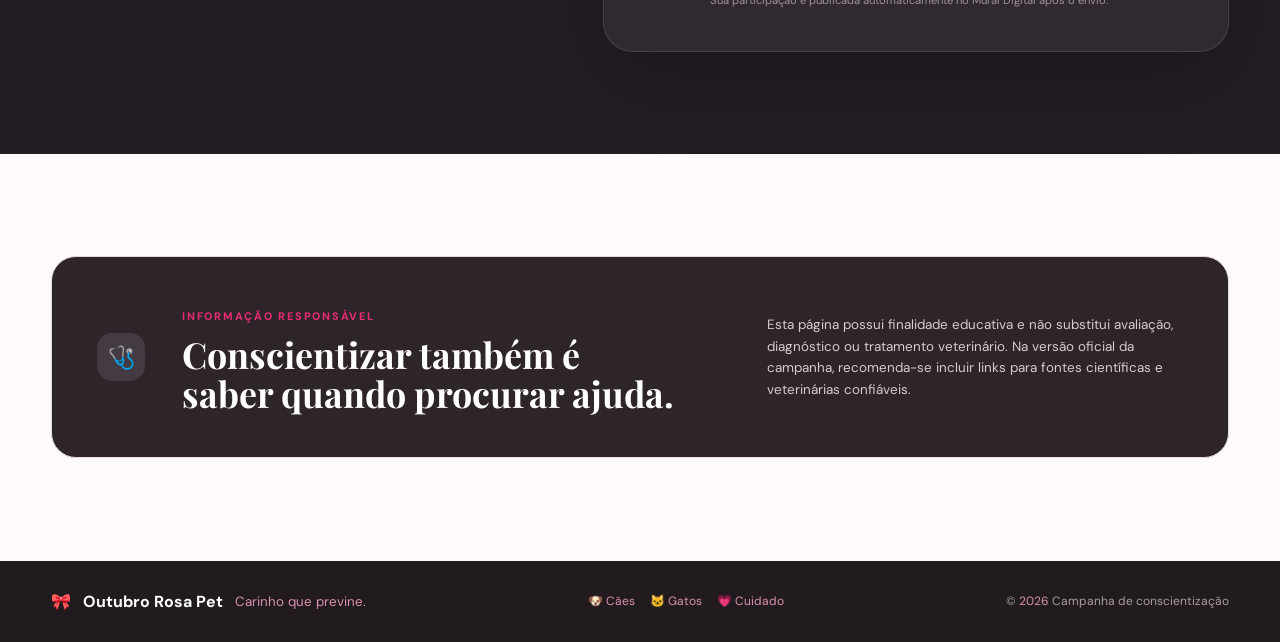
==== commit 19b75c10: "Remove quiz section and update video layout Removed quiz section and related JavaScript logic from t" ====
--- a/index.html
+++ b/index.html
@@ -31,7 +31,6 @@
       <a href="#prevencao">Cuide</a>
       <a href="#mural">Mural</a>
       <a href="#participar">Participar</a>
-      <a href="#quiz">Quiz</a>
     </nav>
 
     <a class="header-cta" href="#saiba-mais">Saiba mais</a>
@@ -121,18 +120,15 @@
           <h2 id="video-campanha-titulo" style="margin: .6rem 0 1rem;">Como o carinho previne o câncer pet</h2>
           <p>Reserve alguns minutos para assistir ao vídeo e compartilhar essa mensagem de cuidado com quem também ama os animais.</p>
         </div>
-        <div style="max-width: 420px; width: 100%; margin: 0 auto; overflow: hidden; border-radius: 20px; background: #fff5f8; box-shadow: 0 18px 50px rgba(150, 35, 80, .16);">
-  <video
-    controls
-    playsinline
-    preload="metadata"
-    style="display: block; width: 100%; height: auto; max-height: none; object-fit: contain;"
-    aria-label="Vídeo da campanha Outubro Rosa Pet: Como o Carinho Previne o Câncer Pet"
-  >
-    <source src="assets/Como_o_Carinho_Previne_o_C%C3%A2ncer_Pet.mp4" type="video/mp4">
-    Seu navegador não consegue reproduzir este vídeo.
-  </video>
-</div>
+        <div style="max-width: 900px; margin: 0 auto; overflow: hidden; border-radius: 20px; background: #1f1720; box-shadow: 0 18px 50px rgba(150, 35, 80, .16);">
+          <video controls playsinline preload="metadata"
+            style="display: block; width: 100%; height: auto; max-height: 70vh;"
+            aria-label="Vídeo da campanha Outubro Rosa Pet: Como o Carinho Previne o Câncer Pet">
+            <source src="assets/Como_o_Carinho_Previne_o_C%C3%A2ncer_Pet.mp4" type="video/mp4">
+            Seu navegador não consegue reproduzir este vídeo. Você pode
+            <a href="assets/Como_o_Carinho_Previne_o_C%C3%A2ncer_Pet.mp4">abrir o vídeo diretamente</a>.
+          </video>
+        </div>
       </div>
     </section>
 
@@ -444,51 +440,6 @@
       </div>
     </section>
 
-    <!-- QUIZ -->
-    <section class="quiz-section" id="quiz">
-      <div class="quiz-header">
-        <span class="eyebrow">TESTE RÁPIDO</span>
-        <h2>Você está atento ao seu pet?</h2>
-        <p>Responda 3 perguntas e veja uma mensagem de conscientização.</p>
-      </div>
-
-      <div class="quiz-box" id="quizBox">
-
-        <div class="quiz-progress">
-          <span id="questionNumber">1</span>
-          <div class="progress-track">
-            <div class="progress-bar" id="progressBar"></div>
-          </div>
-          <span>3</span>
-        </div>
-
-        <div class="quiz-question" id="quizQuestion">
-          <span class="question-label">PERGUNTA 01</span>
-          <h3>Você costuma observar seu pet durante os momentos de carinho?</h3>
-
-          <div class="quiz-options">
-            <button type="button" data-answer="yes">Sim, com frequência</button>
-            <button type="button" data-answer="sometimes">Às vezes</button>
-            <button type="button" data-answer="no">Ainda não</button>
-          </div>
-        </div>
-
-        <div class="quiz-result" id="quizResult" hidden>
-          <div class="result-icon">🌸</div>
-          <span class="eyebrow">MENSAGEM PARA VOCÊ</span>
-          <h3>O cuidado começa na atenção.</h3>
-          <p>
-            Continue observando seu animal e mantenha o acompanhamento com
-            um médico-veterinário. Pequenas atitudes fazem parte de uma rotina de cuidado.
-          </p>
-          <button type="button" class="button primary" id="restartQuiz">
-            Refazer o quiz
-          </button>
-        </div>
-
-      </div>
-    </section>
-
     <!-- Seção de QR Code removida -->
 
     <!-- SOURCES -->
@@ -545,71 +496,6 @@
     // Ano automático
     document.getElementById("year").textContent = new Date().getFullYear();
 
-    // Quiz
-    const questions = [
-      {
-        title: "Você costuma observar seu pet durante os momentos de carinho?",
-        label: "PERGUNTA 01"
-      },
-      {
-        title: "Se você perceber uma alteração persistente, o que faria?",
-        label: "PERGUNTA 02"
-      },
-      {
-        title: "O acompanhamento veterinário faz parte da rotina do seu pet?",
-        label: "PERGUNTA 03"
-      }
-    ];
-
-    let currentQuestion = 0;
-
-    const questionNumber = document.getElementById("questionNumber");
-    const progressBar = document.getElementById("progressBar");
-    const quizQuestion = document.getElementById("quizQuestion");
-    const quizResult = document.getElementById("quizResult");
-    const restartQuiz = document.getElementById("restartQuiz");
-
-    function renderQuestion() {
-      const question = questions[currentQuestion];
-
-      questionNumber.textContent = currentQuestion + 1;
-      progressBar.style.width = ((currentQuestion + 1) / questions.length * 100) + "%";
-
-      quizQuestion.innerHTML = `
-        <span class="question-label">${question.label}</span>
-        <h3>${question.title}</h3>
-        <div class="quiz-options">
-          <button type="button">Sim</button>
-          <button type="button">Às vezes</button>
-          <button type="button">Ainda não</button>
-        </div>
-      `;
-
-      quizQuestion.querySelectorAll("button").forEach(button => {
-        button.addEventListener("click", nextQuestion);
-      });
-    }
-
-    function nextQuestion() {
-      currentQuestion++;
-
-      if (currentQuestion >= questions.length) {
-        quizQuestion.hidden = true;
-        quizResult.hidden = false;
-        progressBar.style.width = "100%";
-        questionNumber.textContent = "✓";
-        return;
-      }
-
-      renderQuestion();
-    }
-
-    restartQuiz.addEventListener("click", () => {
-      currentQuestion = 0;
-      quizQuestion.hidden = false;
-      quizResult.hidden = true;
-      renderQuestion();
-    });
 
     // Intersection observer para entradas suaves
     const observer = new IntersectionObserver((entries) => {
@@ -621,7 +507,7 @@
     }, { threshold: 0.1 });
 
     document.querySelectorAll(
-      ".pillar, .observation-card, .important-note, .checklist-card, .quiz-box, .responsibility"
+      ".pillar, .observation-card, .important-note, .checklist-card, .responsibility"
     ).forEach(element => observer.observe(element));
 
 
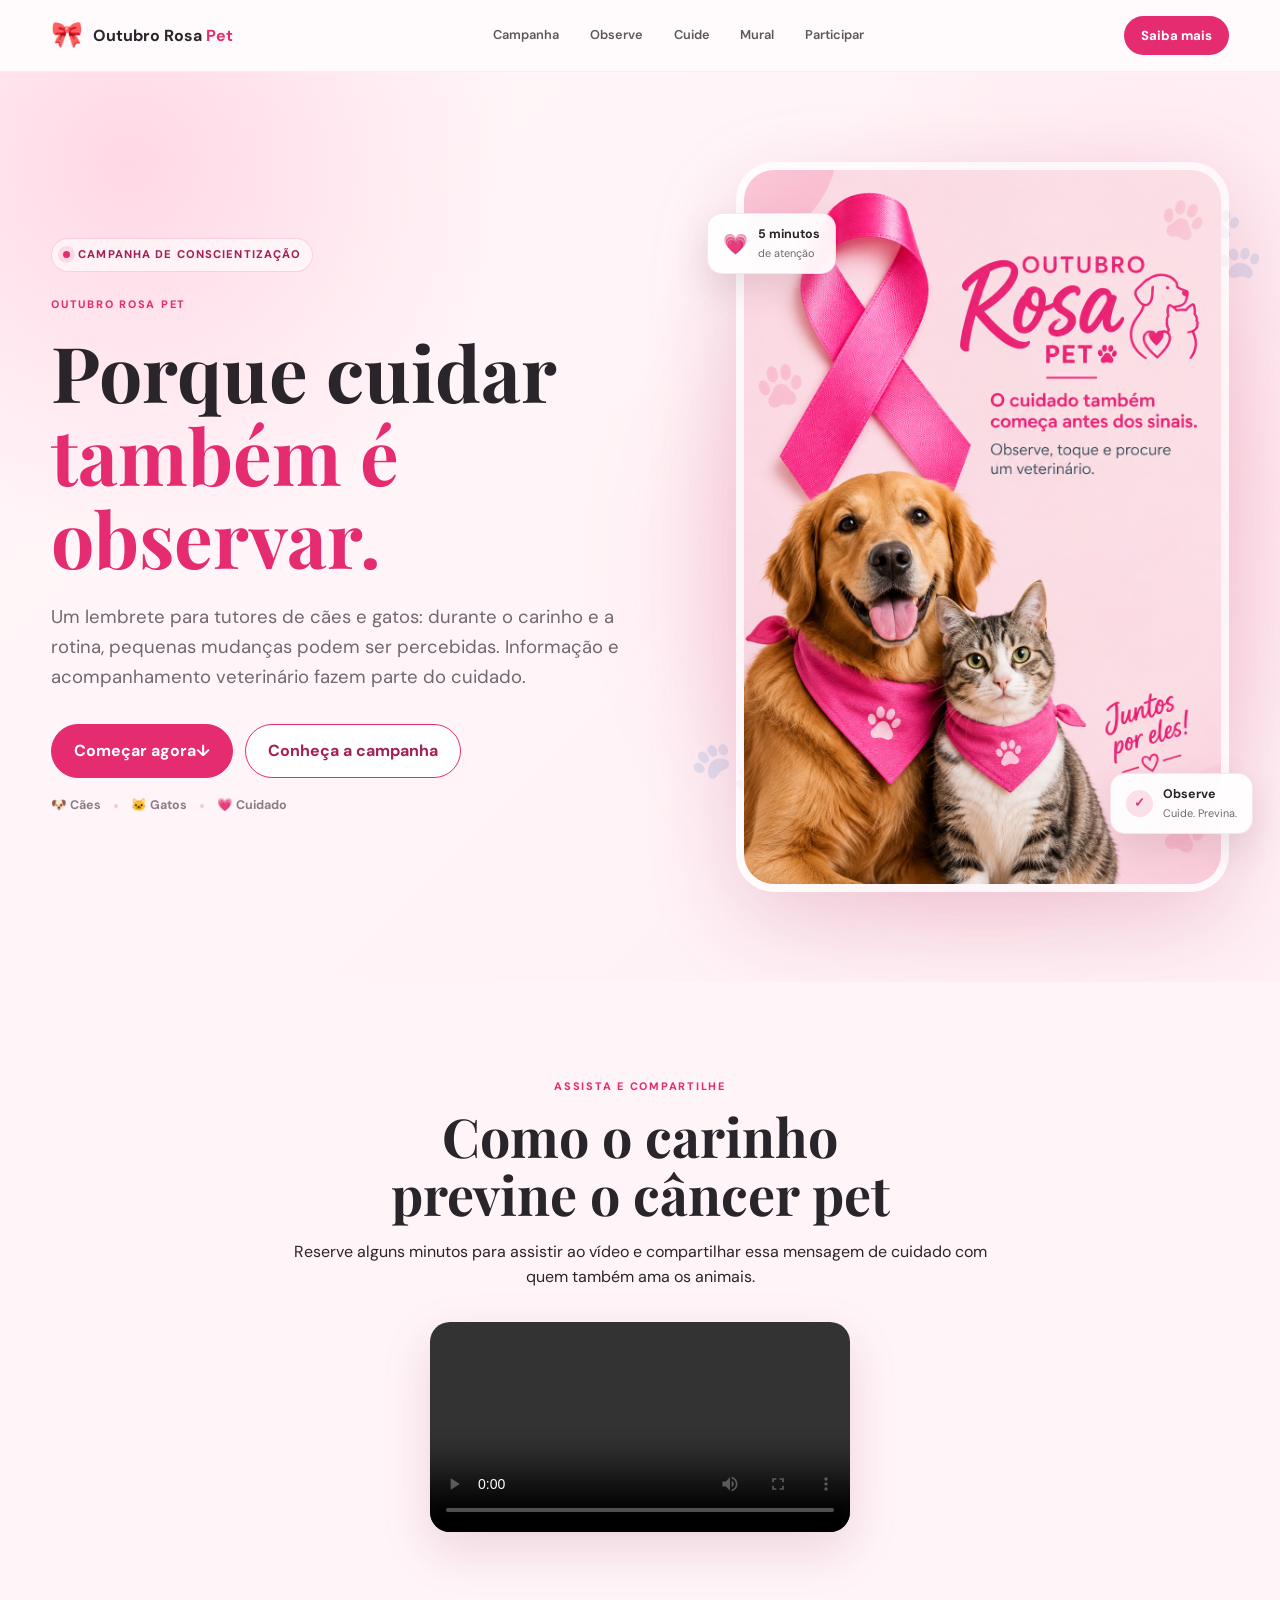
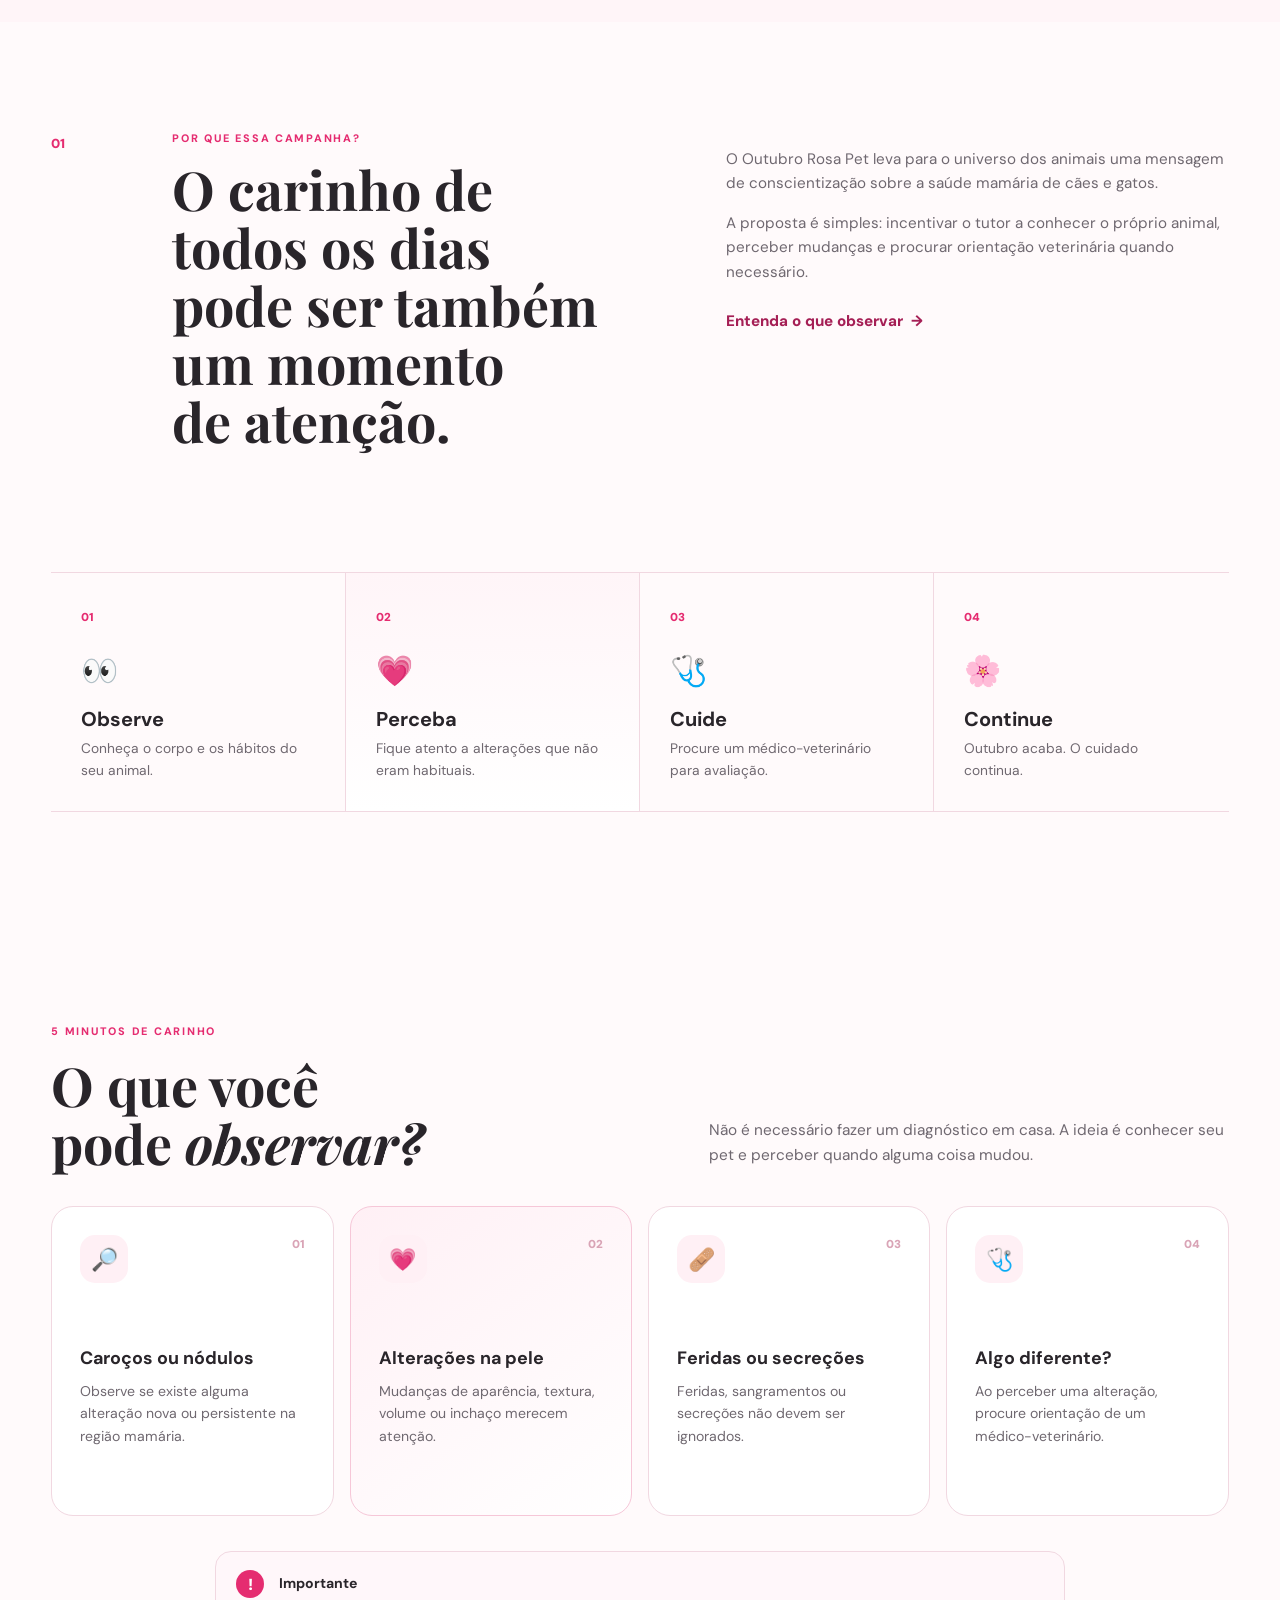
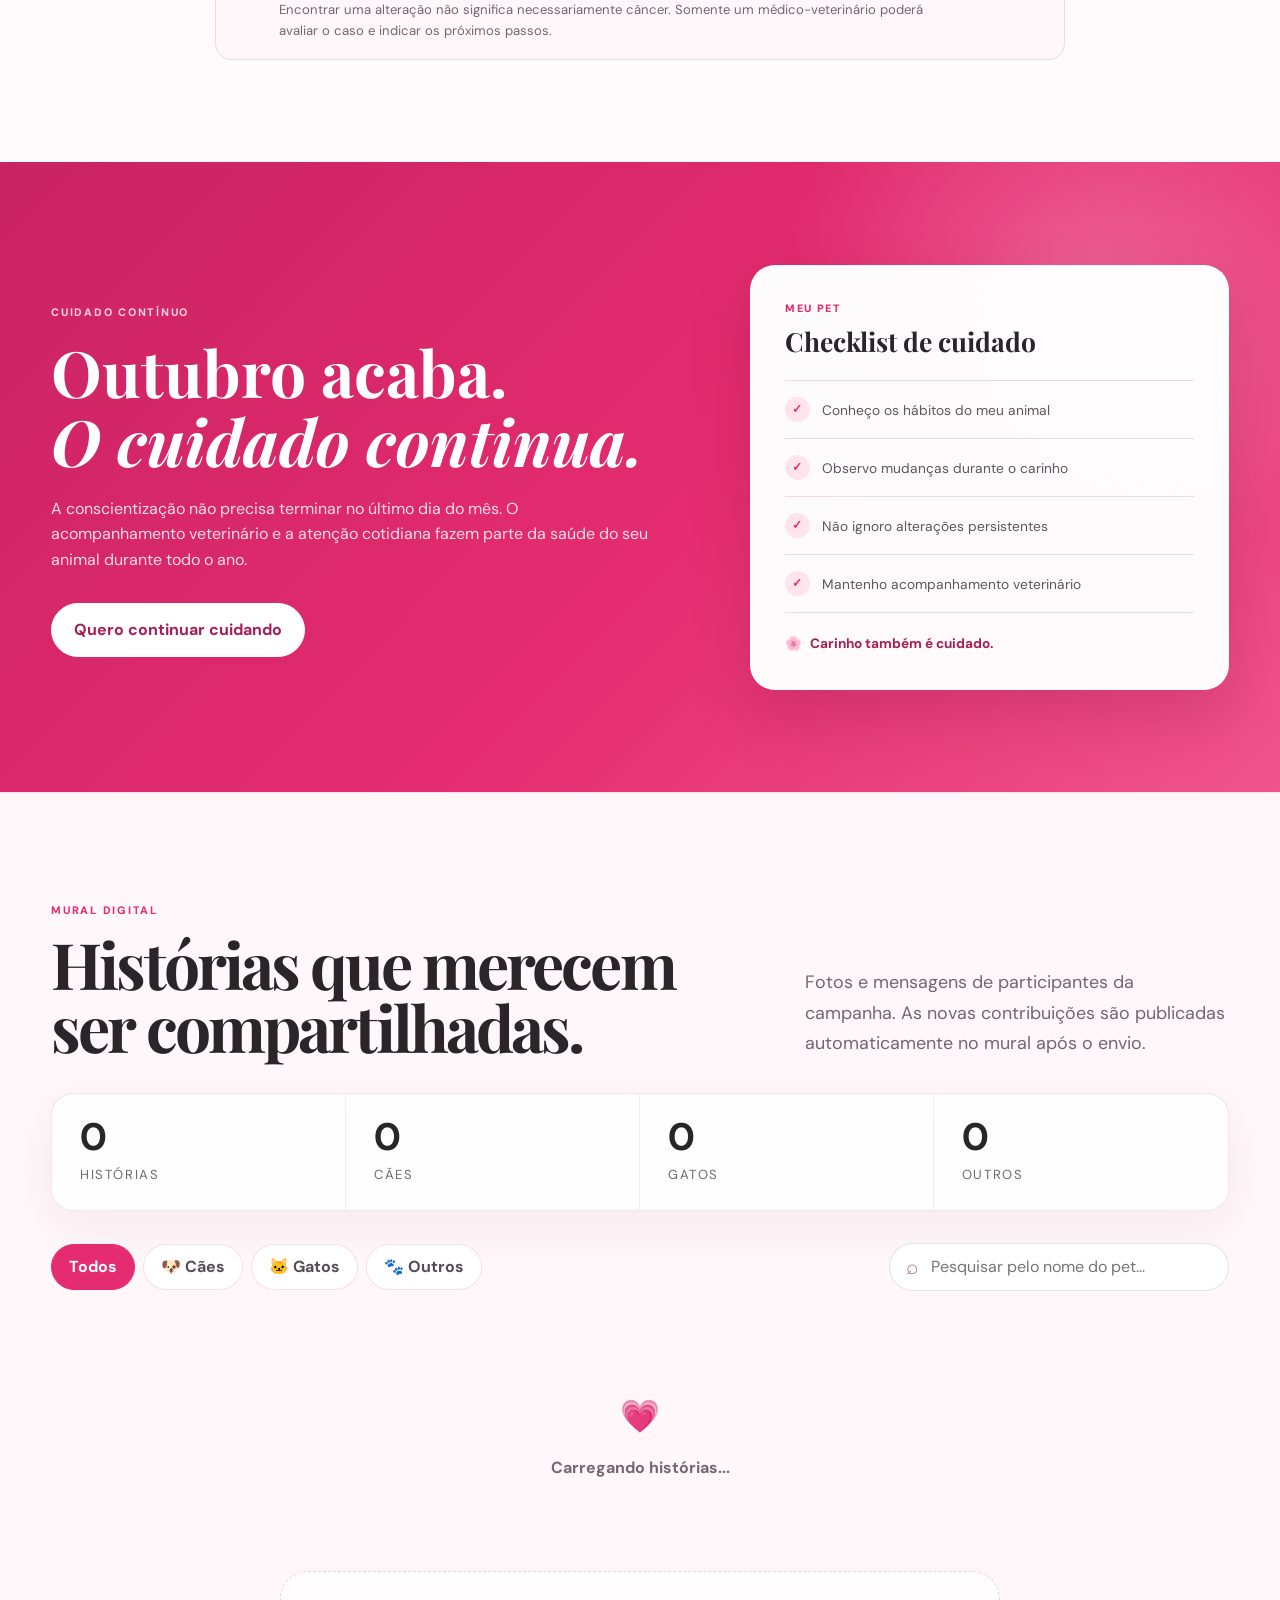
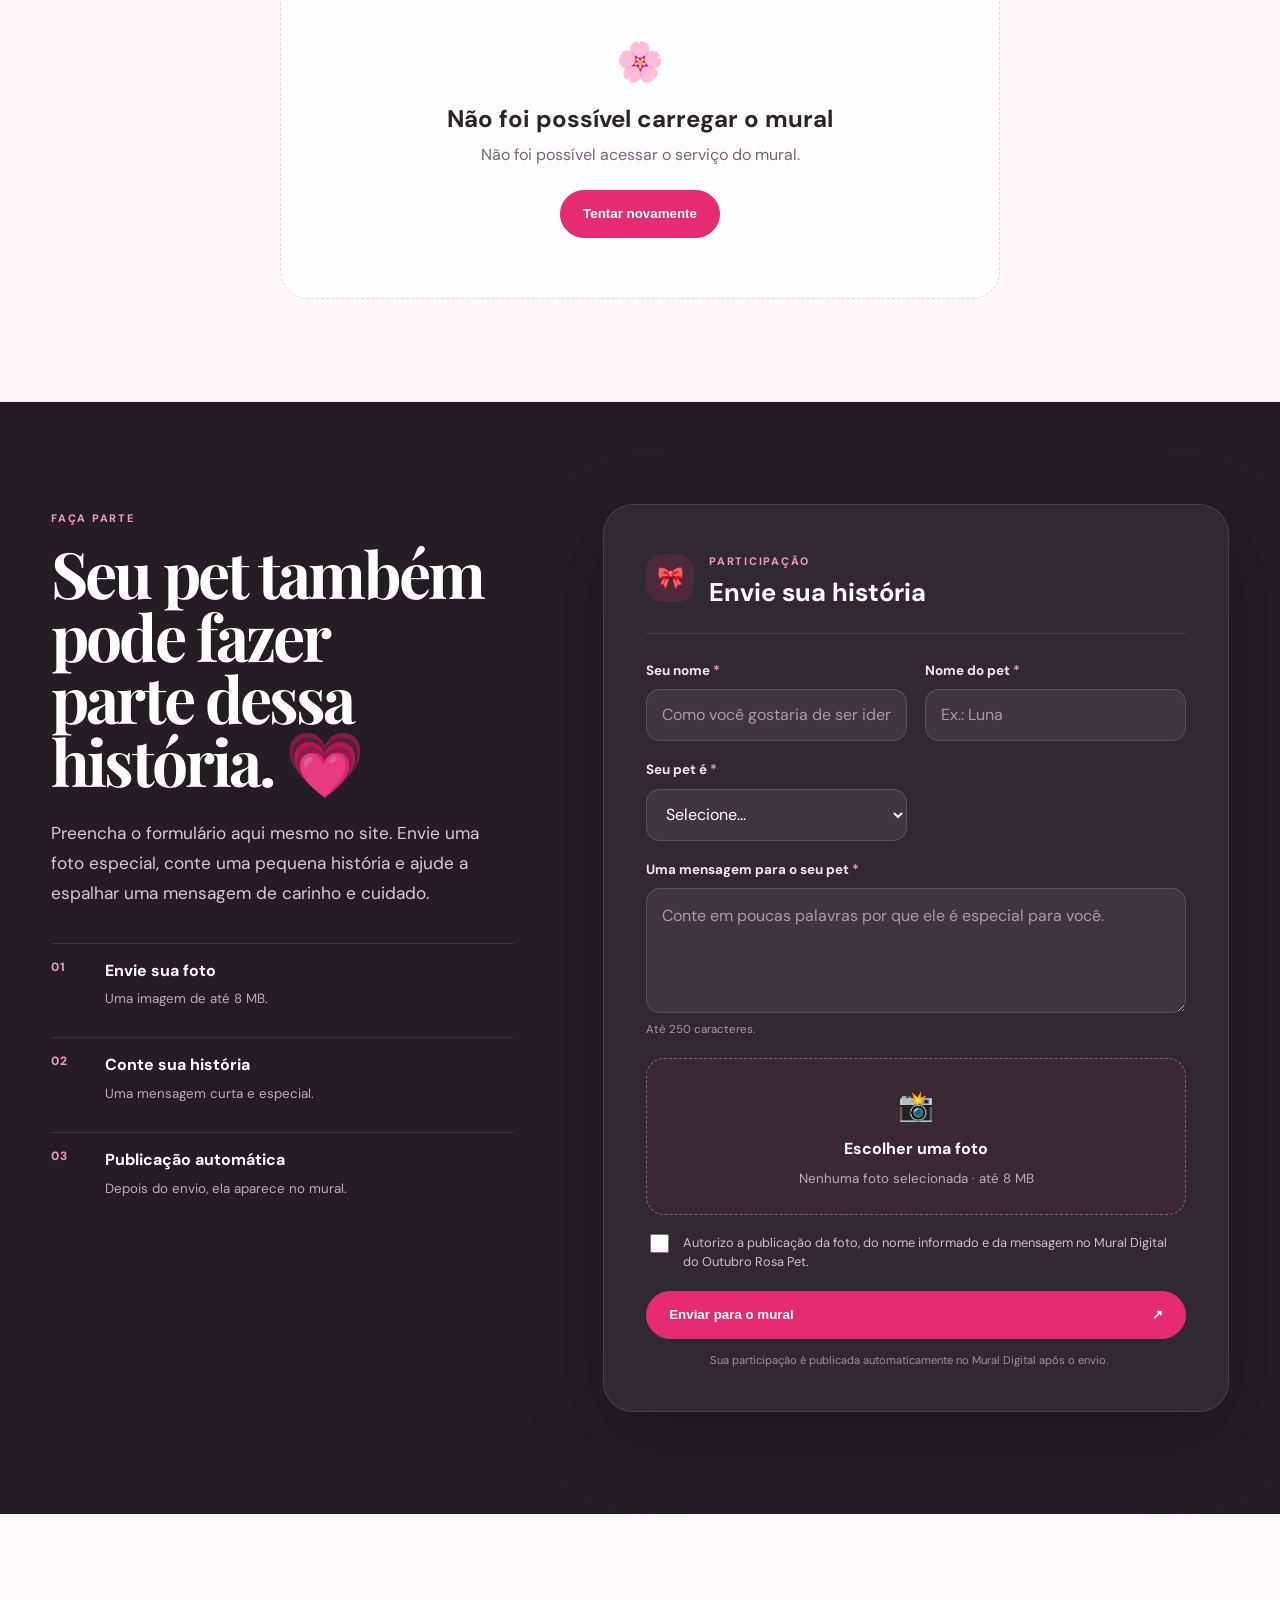
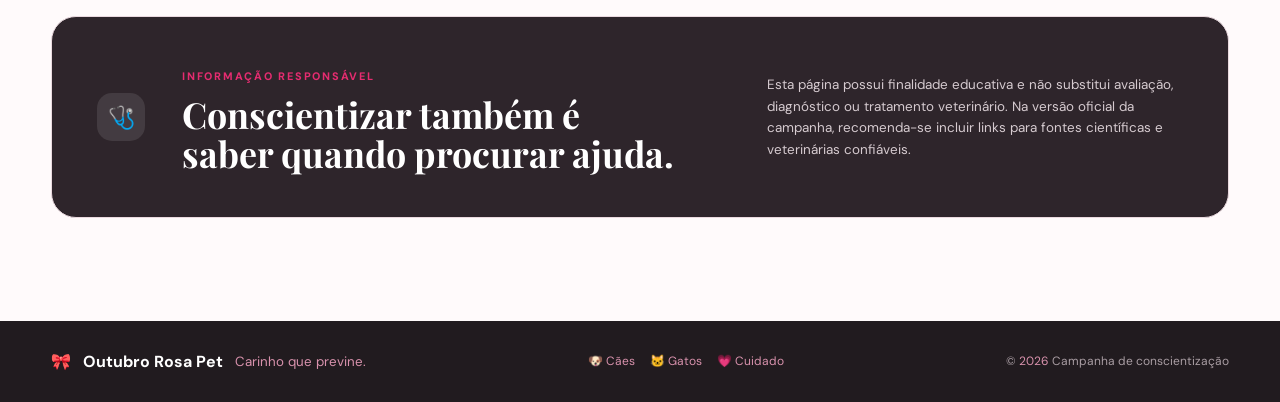
==== commit 2b082b25: "Modify video container and styling in index.html Updated video container styles and dimensions." ====
--- a/index.html
+++ b/index.html
@@ -120,9 +120,9 @@
           <h2 id="video-campanha-titulo" style="margin: .6rem 0 1rem;">Como o carinho previne o câncer pet</h2>
           <p>Reserve alguns minutos para assistir ao vídeo e compartilhar essa mensagem de cuidado com quem também ama os animais.</p>
         </div>
-        <div style="max-width: 900px; margin: 0 auto; overflow: hidden; border-radius: 20px; background: #1f1720; box-shadow: 0 18px 50px rgba(150, 35, 80, .16);">
+        <div style="max-width: 420px; width: 100%; margin: 0 auto; overflow: hidden; border-radius: 20px; background: #fff5f8; box-shadow: 0 18px 50px rgba(150, 35, 80, .16);">
           <video controls playsinline preload="metadata"
-            style="display: block; width: 100%; height: auto; max-height: 70vh;"
+            style="display: block; width: 100%; height: auto; max-height: none; object-fit: contain;"
             aria-label="Vídeo da campanha Outubro Rosa Pet: Como o Carinho Previne o Câncer Pet">
             <source src="assets/Como_o_Carinho_Previne_o_C%C3%A2ncer_Pet.mp4" type="video/mp4">
             Seu navegador não consegue reproduzir este vídeo. Você pode
